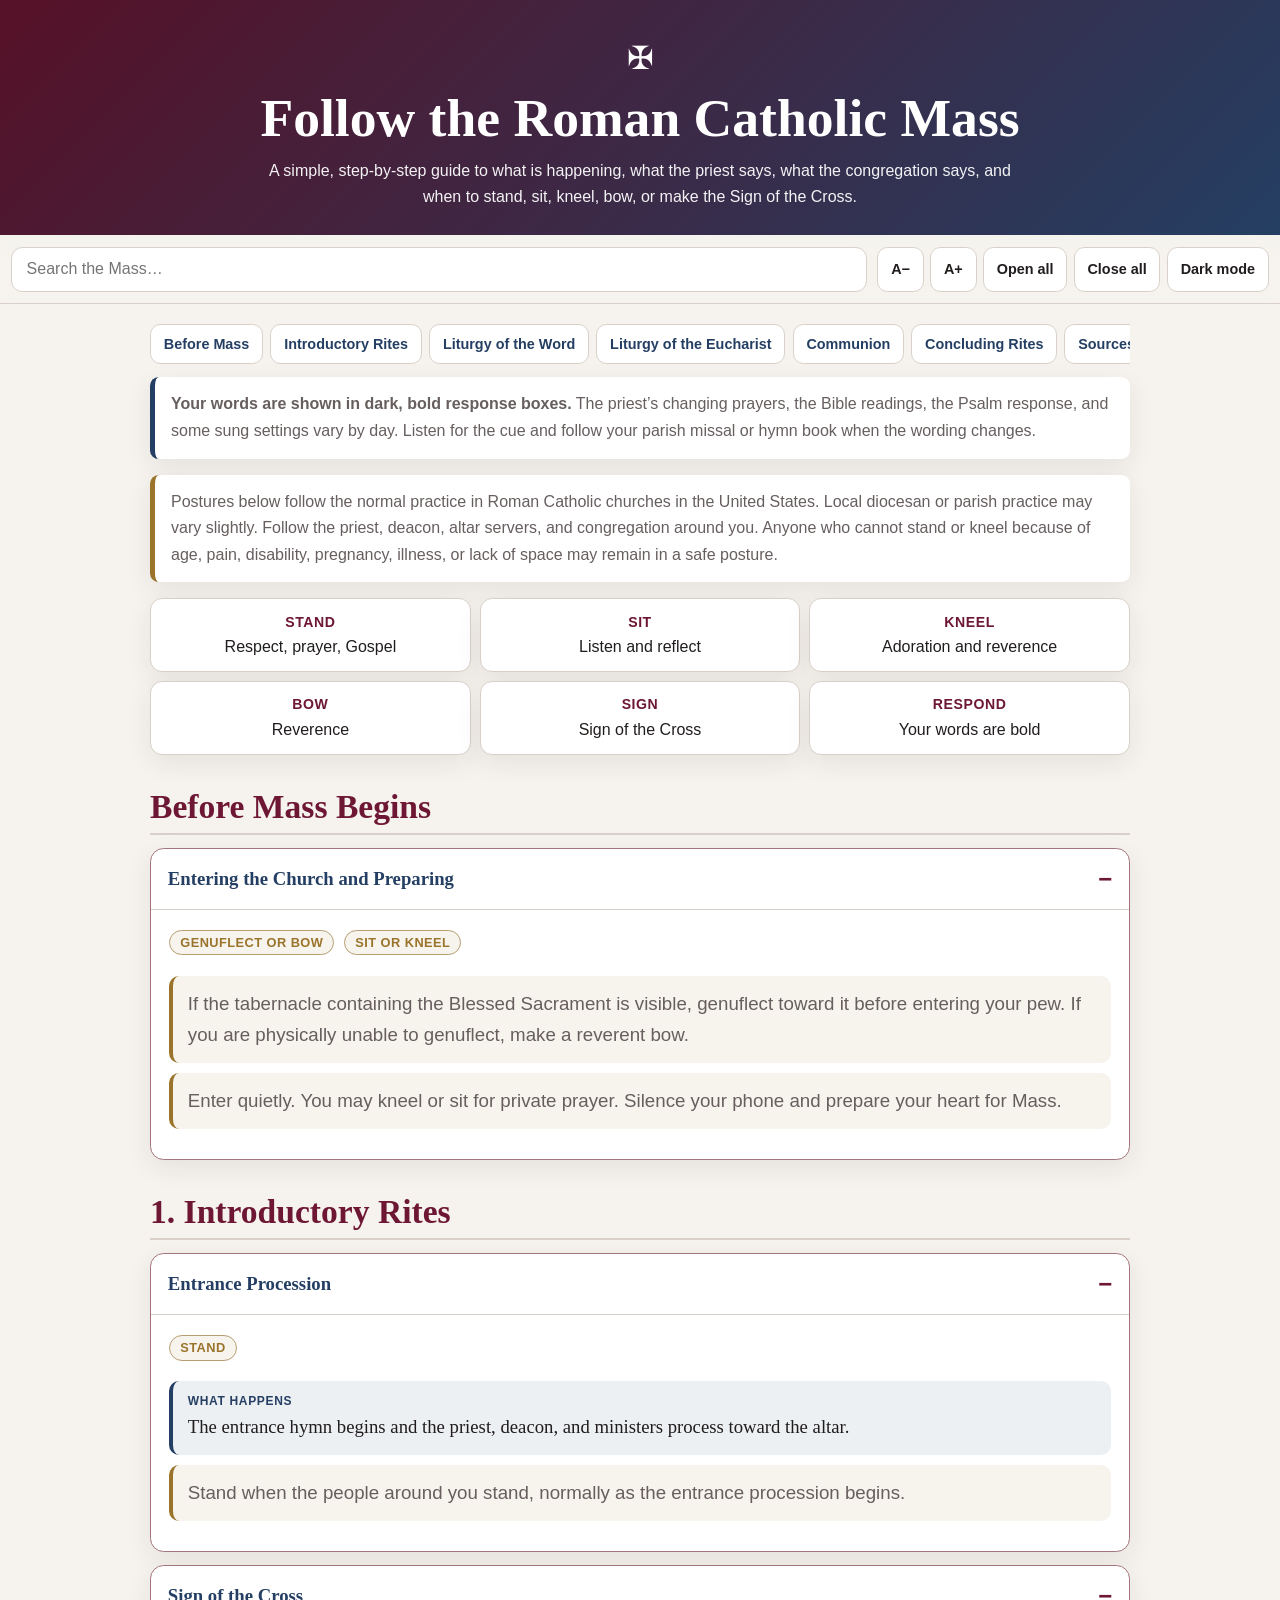
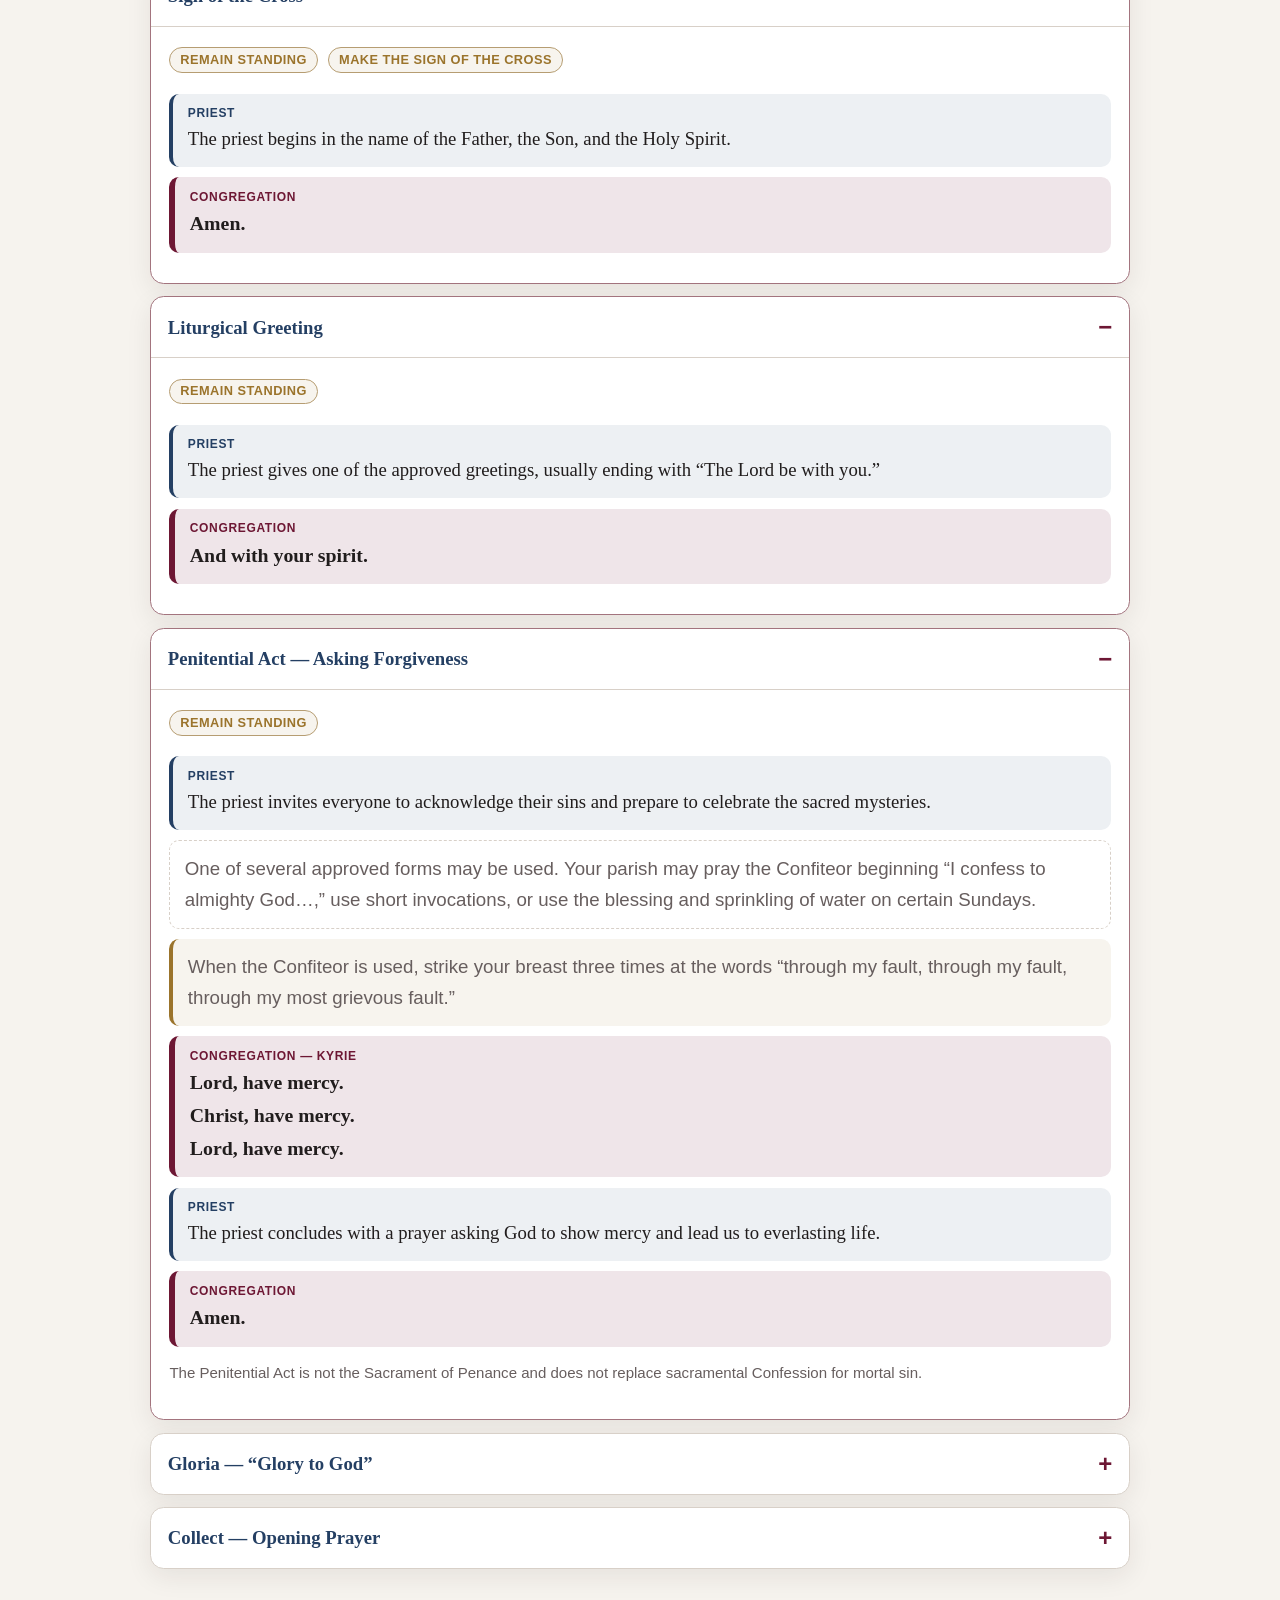
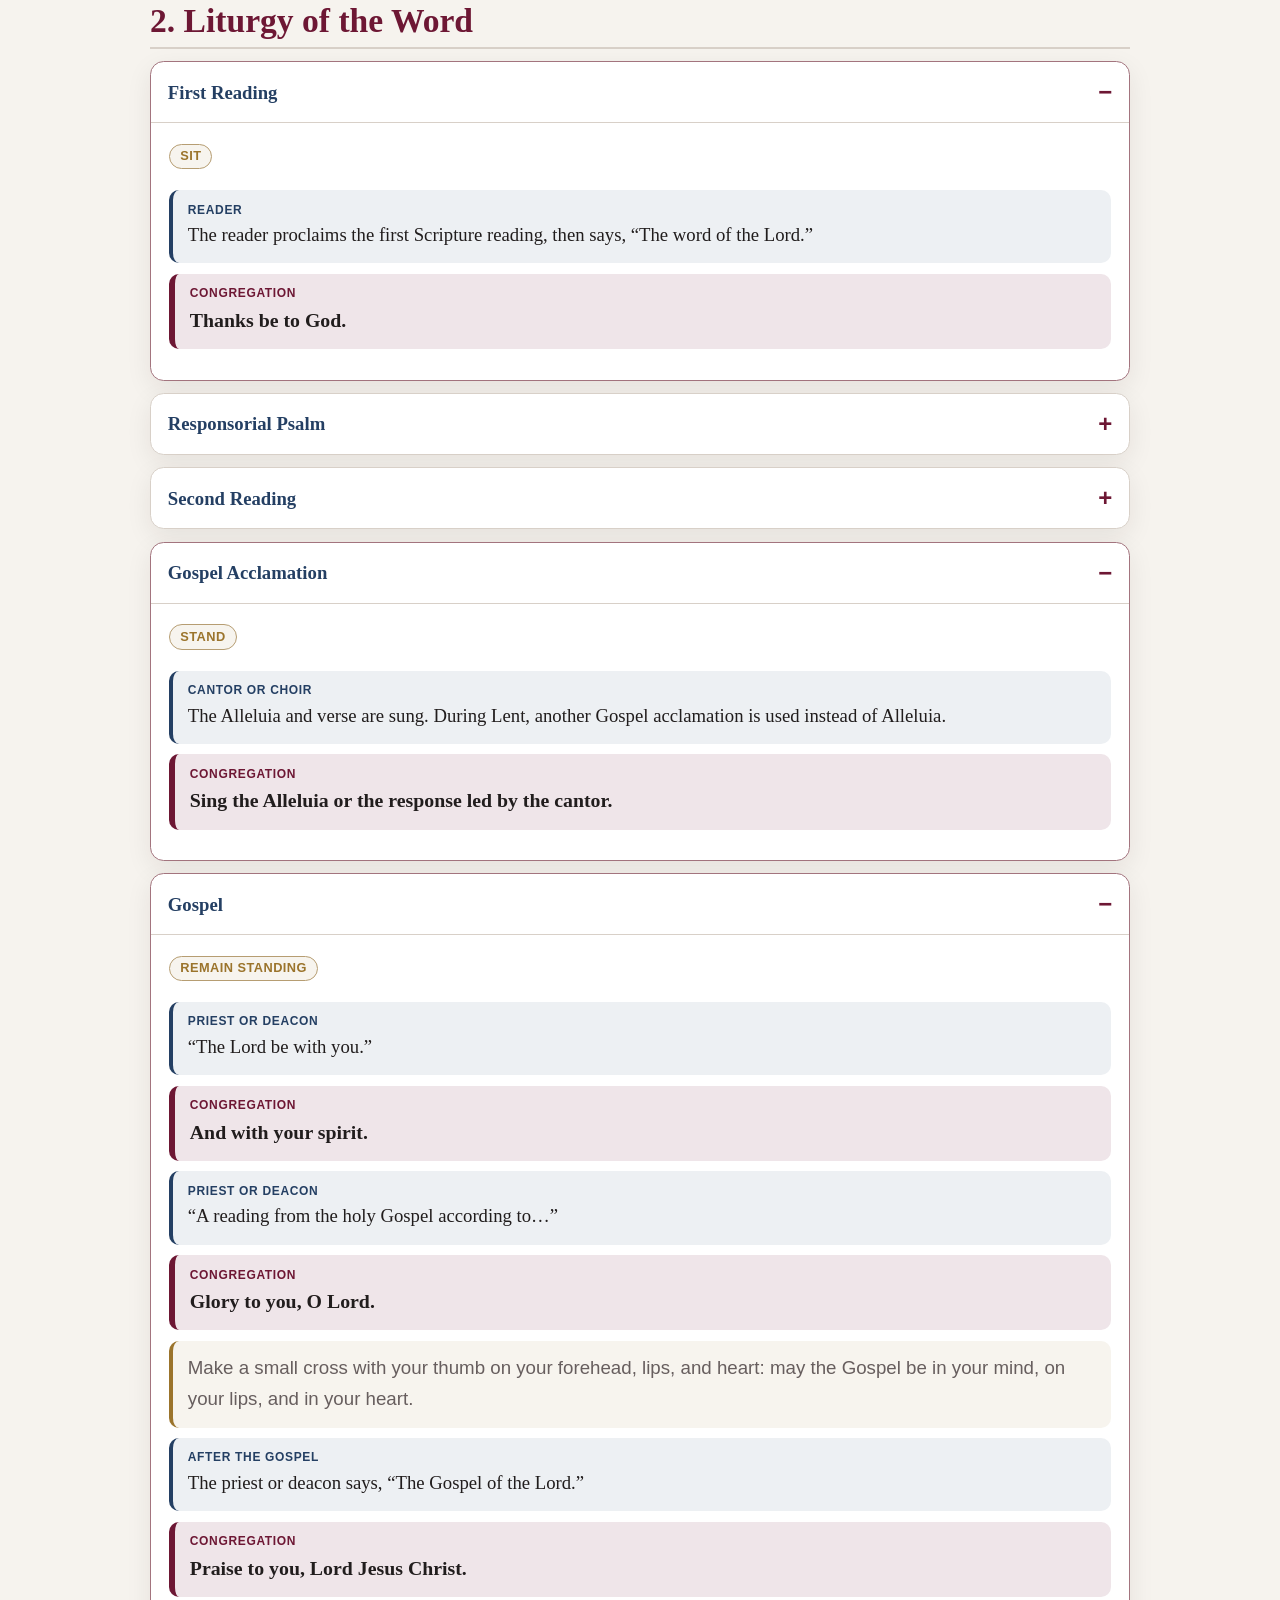
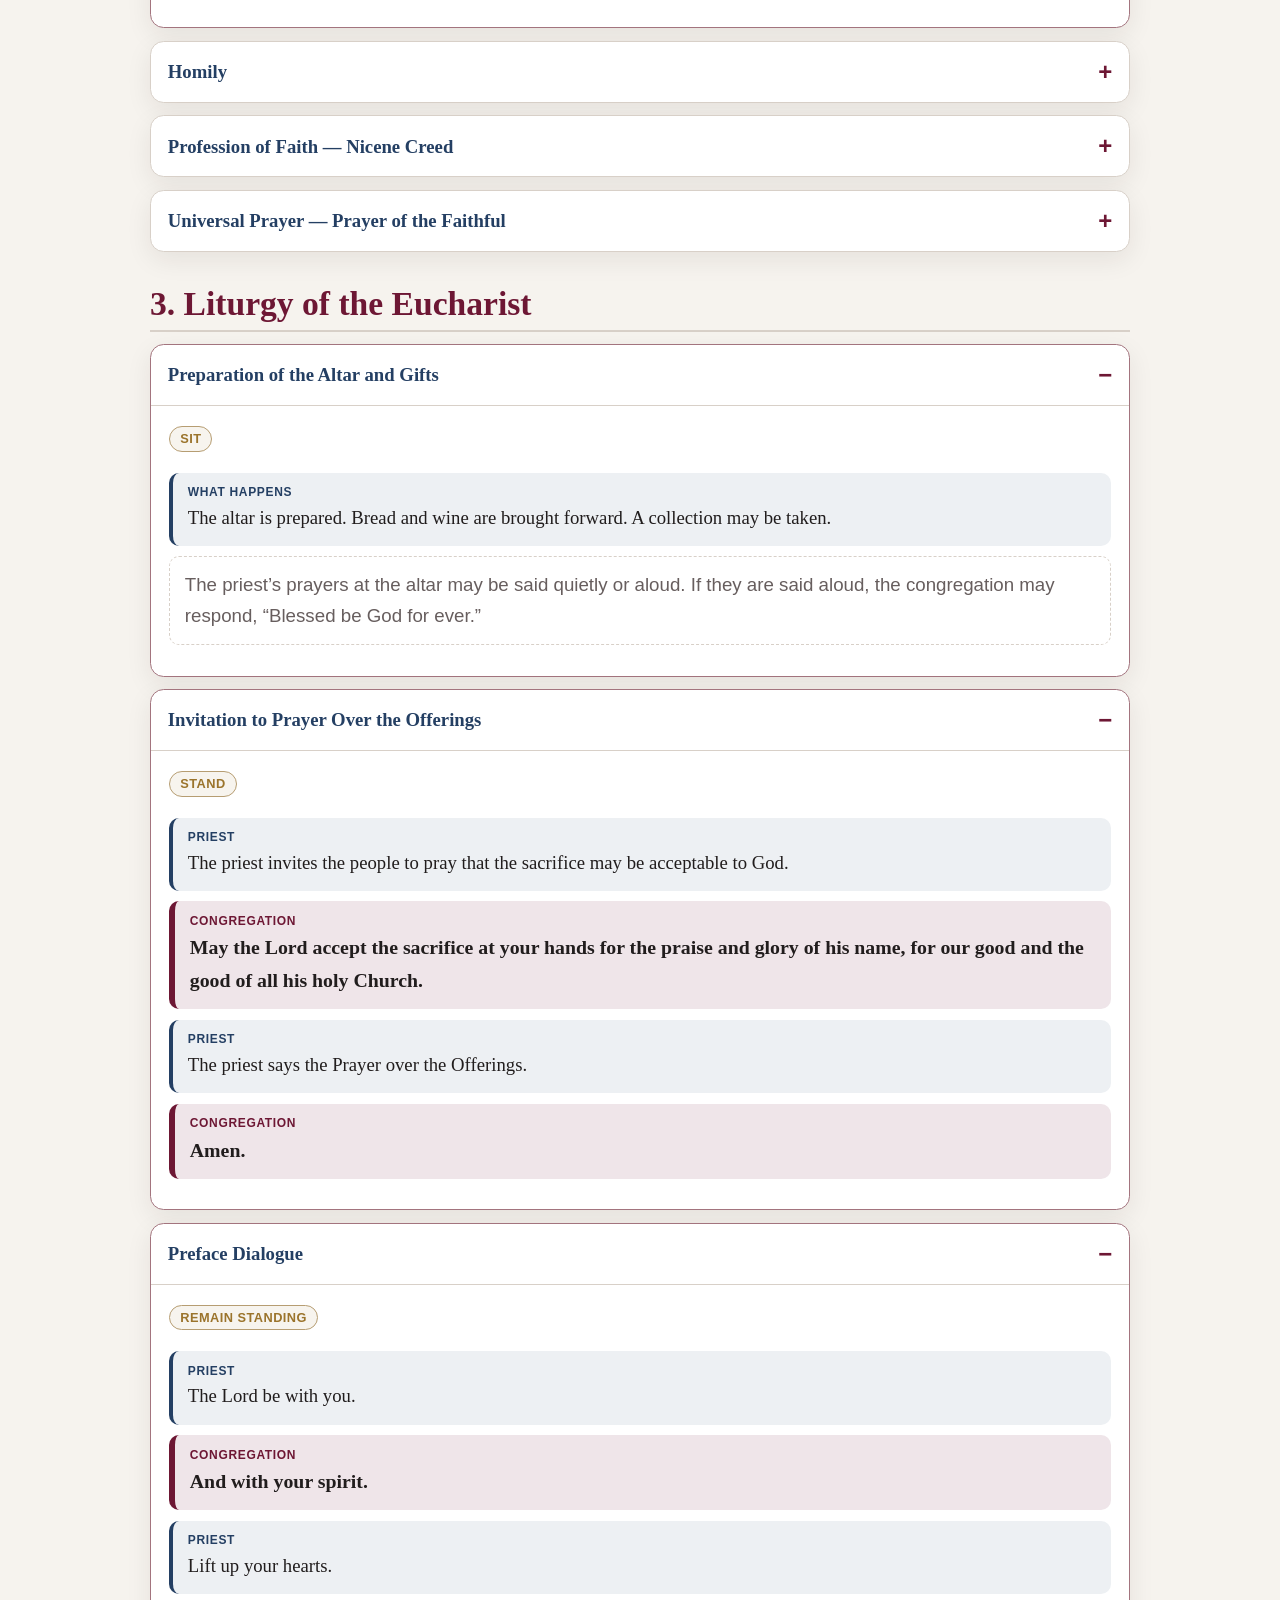
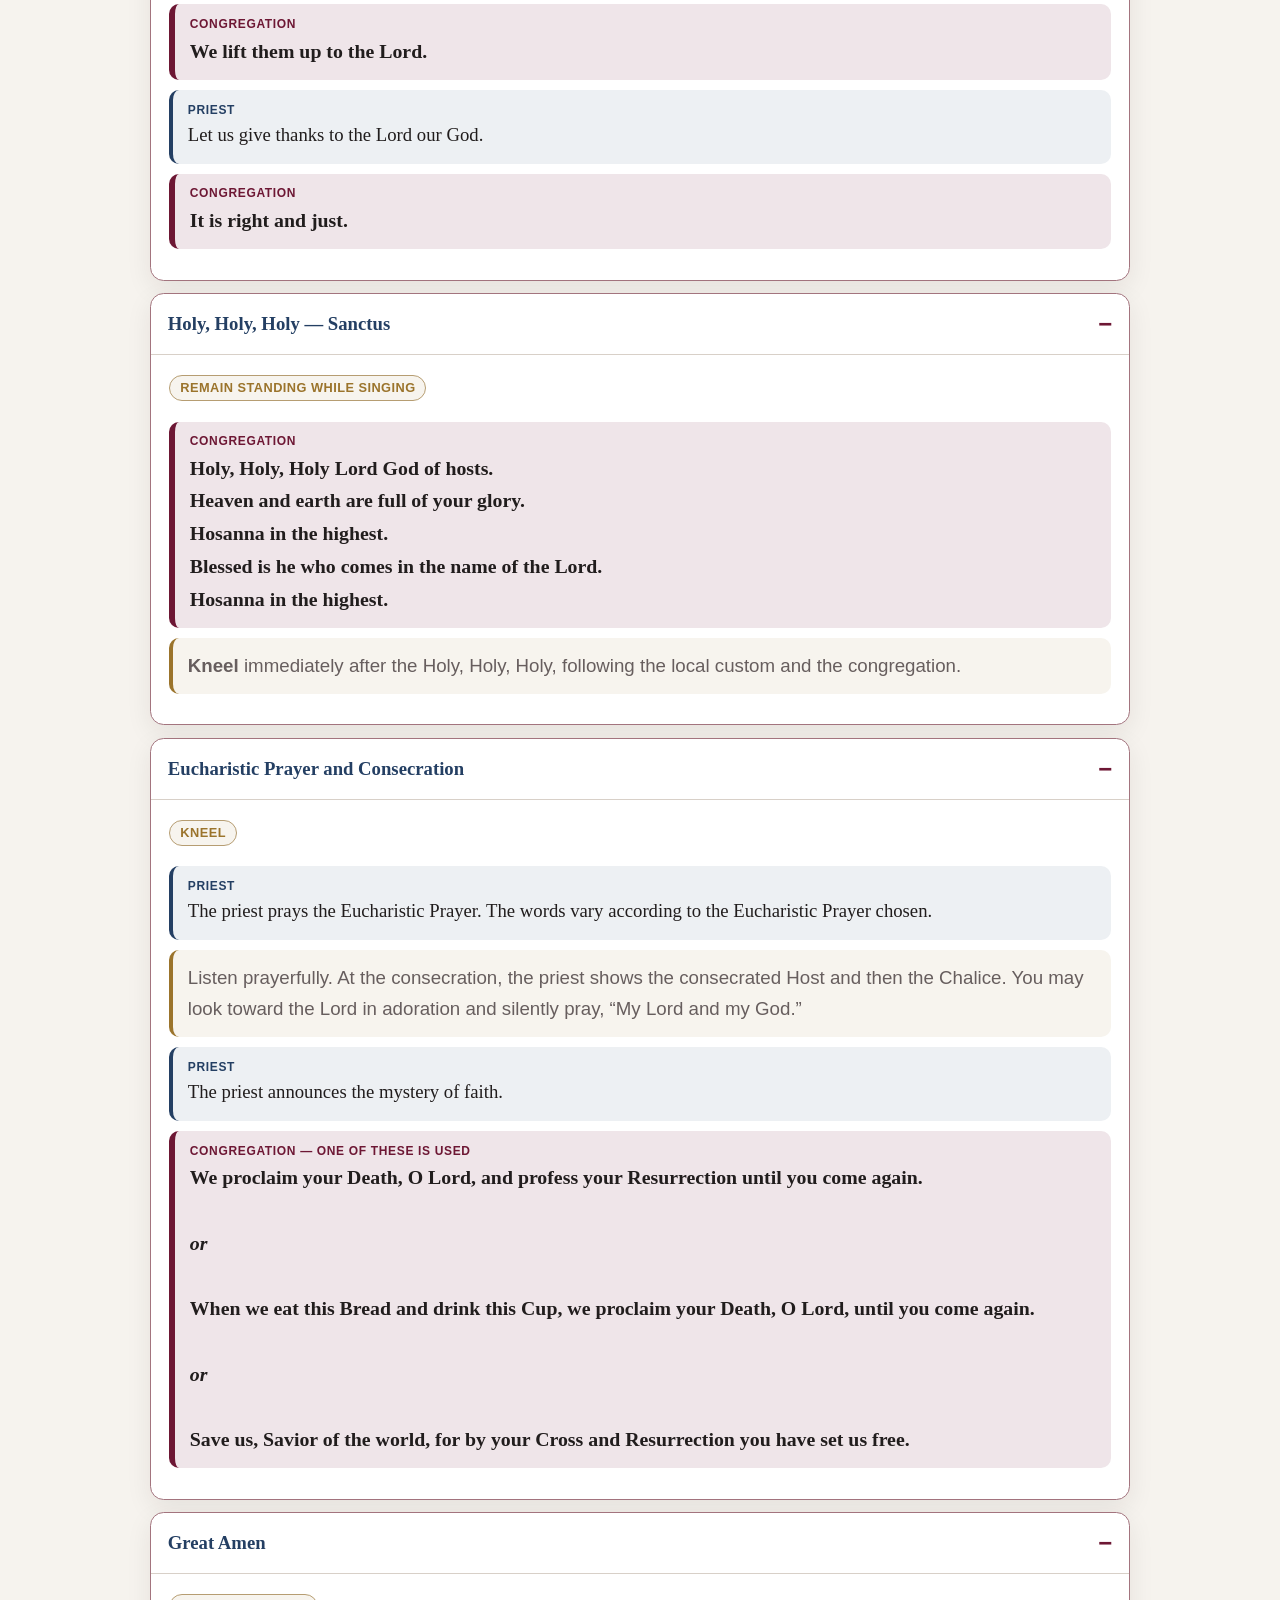
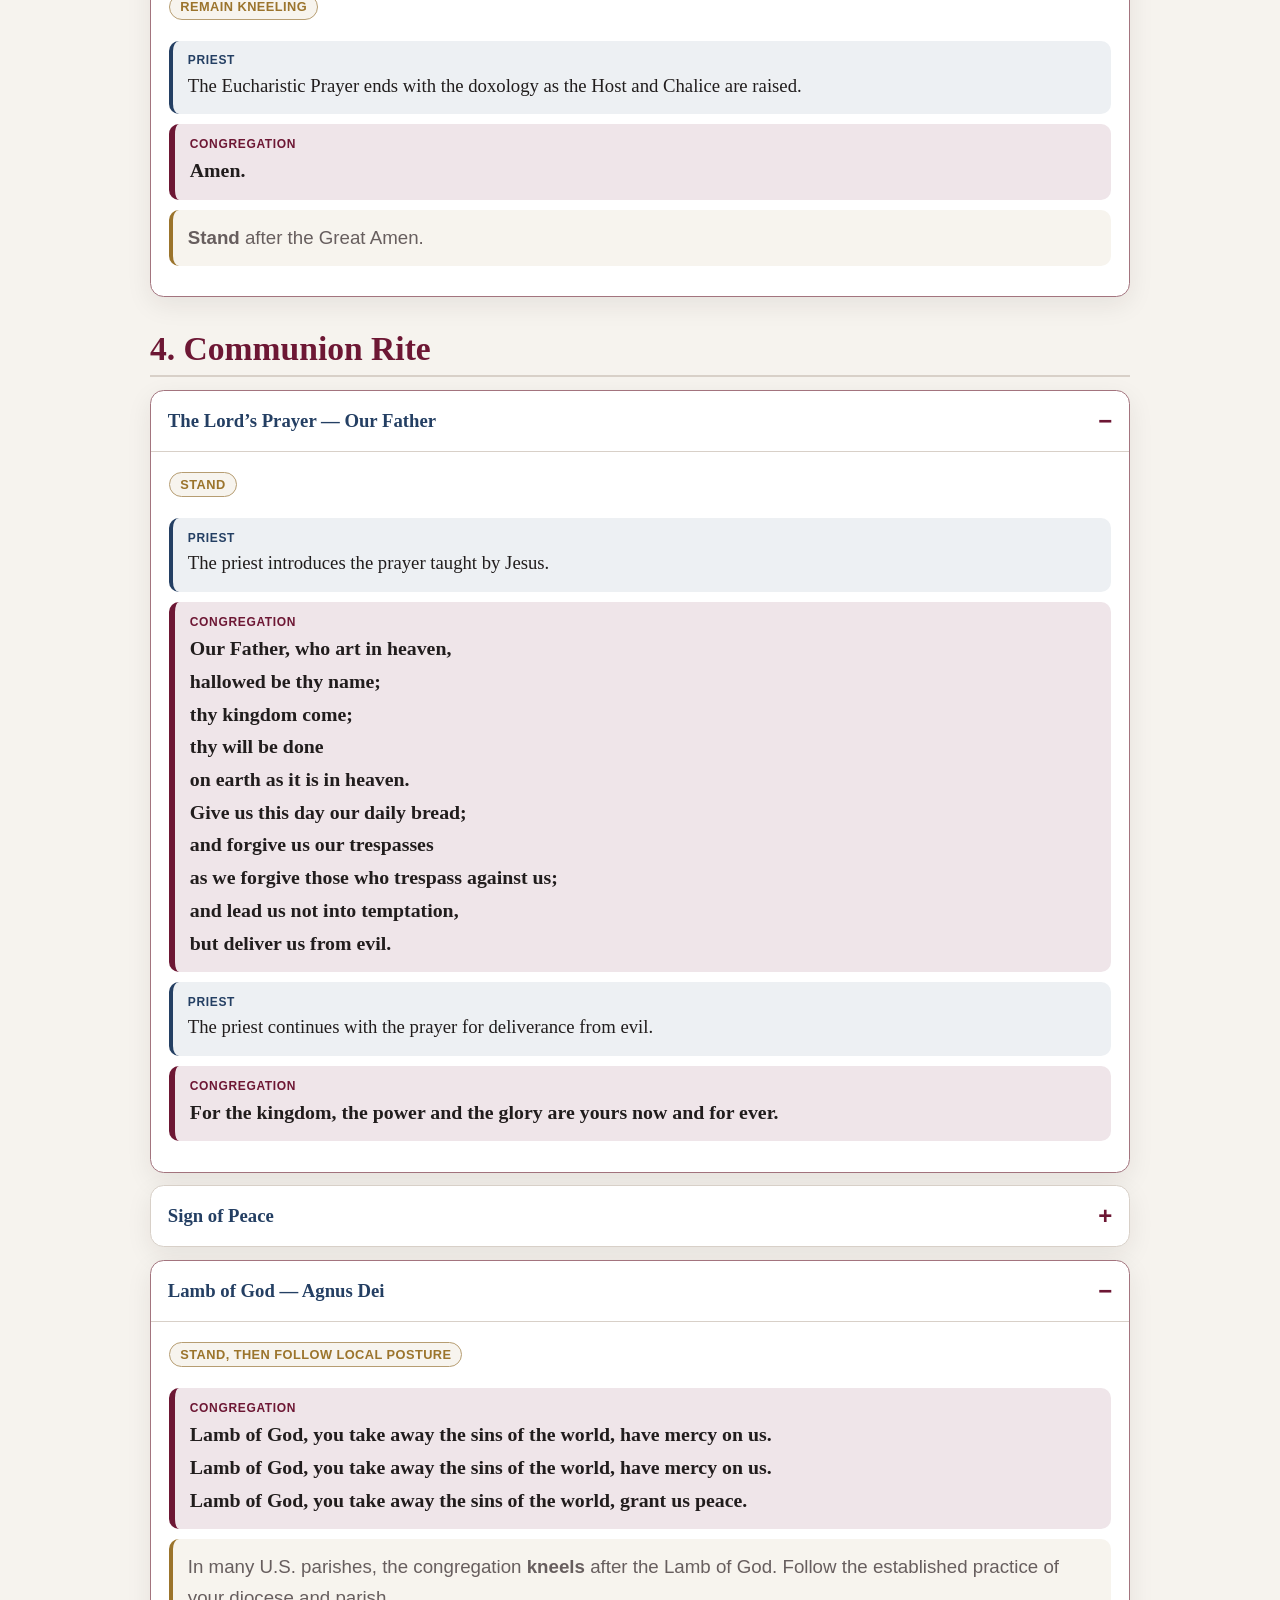
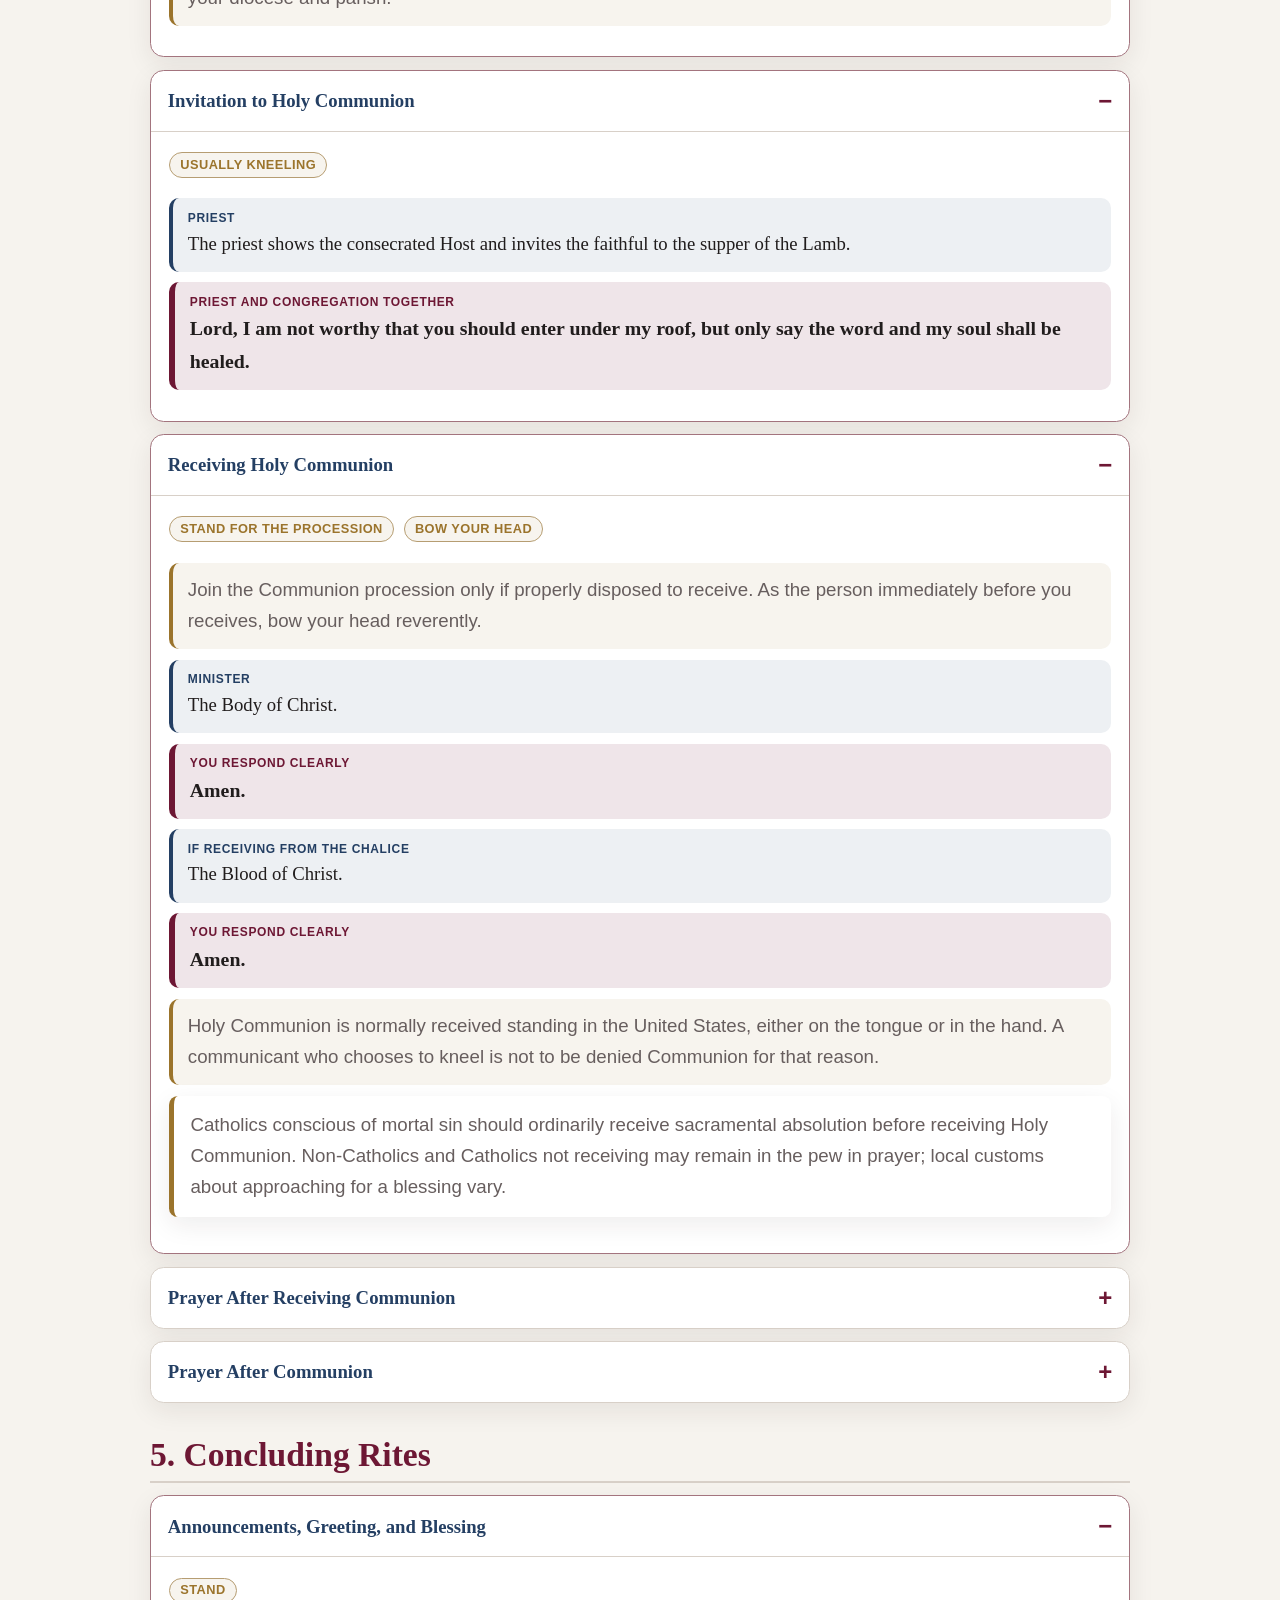
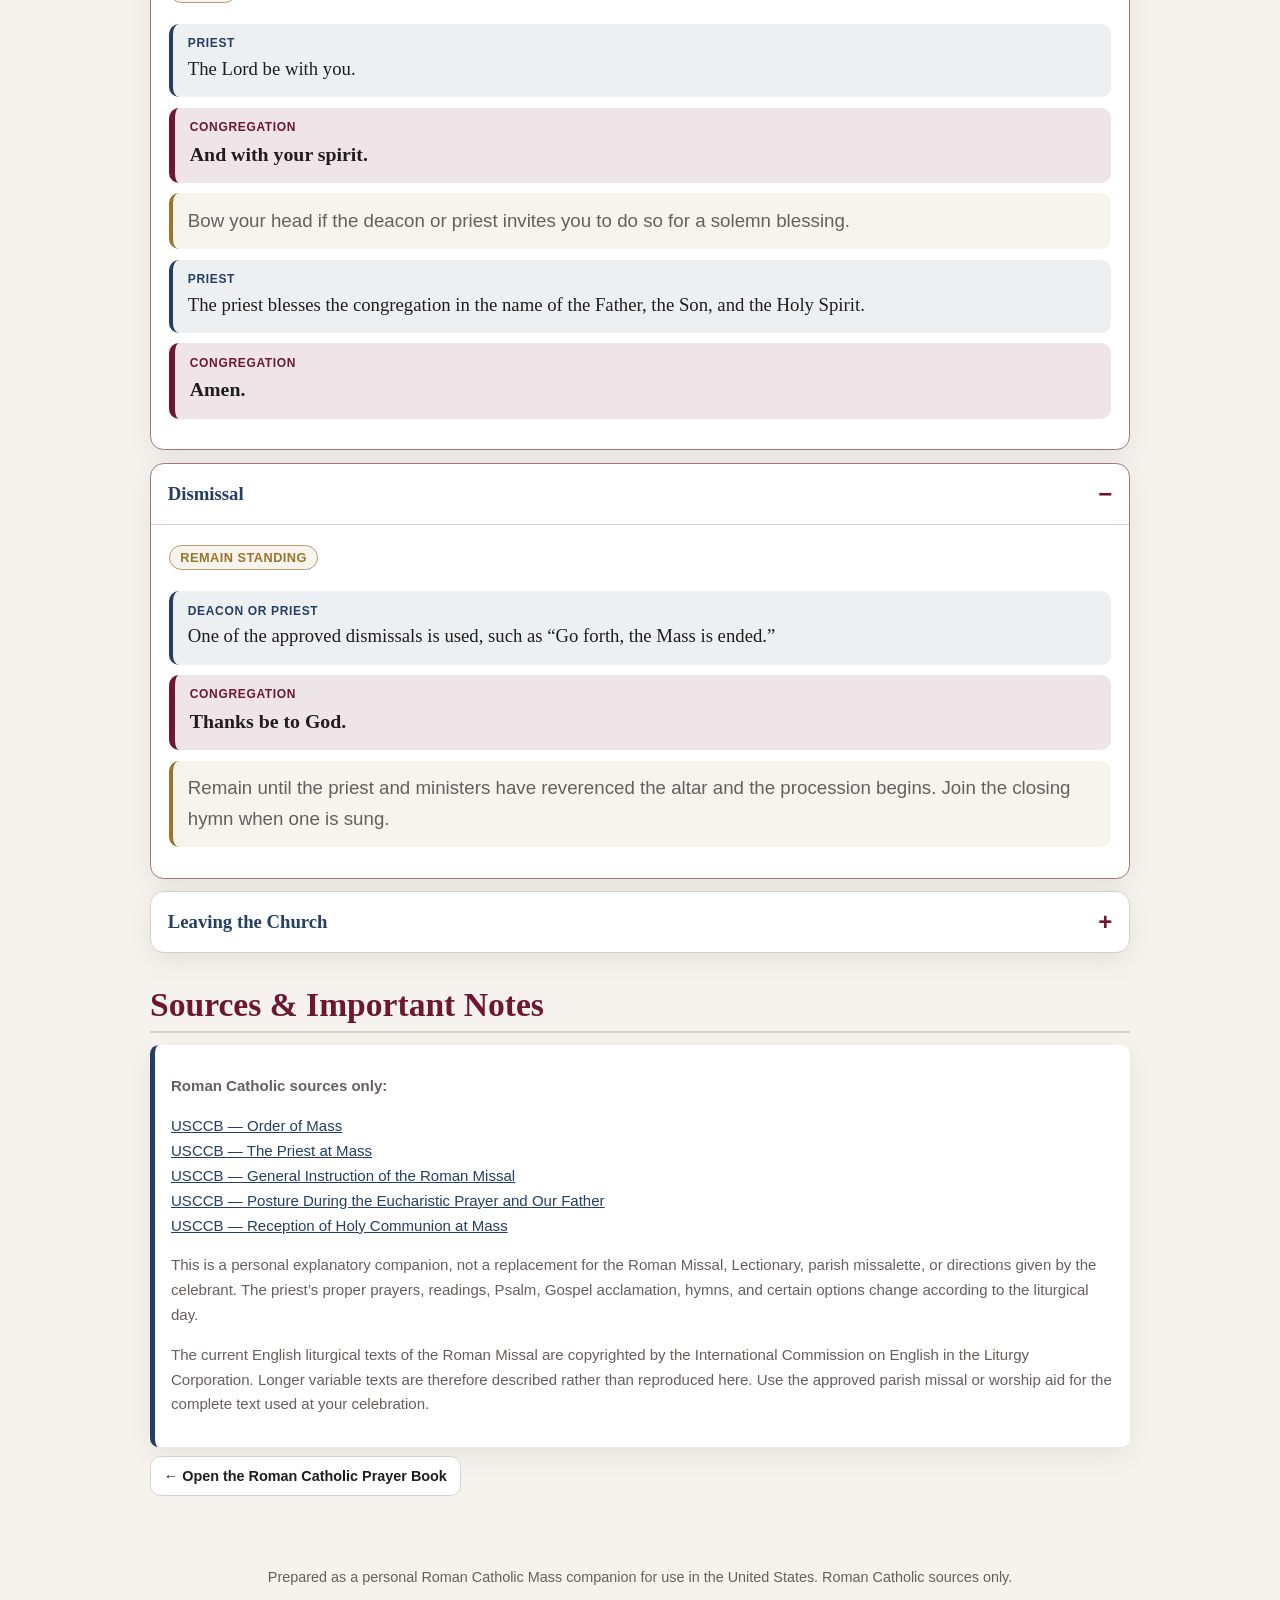
==== roman-catholic-mass/index.html @ 1ce0e5d9 "Add Roman Catholic Mass guide" ====
<!DOCTYPE html>
<html lang="en">
<head>
  <meta charset="utf-8" />
  <meta name="viewport" content="width=device-width, initial-scale=1, viewport-fit=cover" />
  <meta name="theme-color" content="#6d1734" />
  <title>Follow the Roman Catholic Mass</title>
  <style>
    :root {
      --bg: #f6f3ee;
      --card: #ffffff;
      --ink: #211d1d;
      --muted: #675e5e;
      --accent: #6d1734;
      --accent2: #243f63;
      --border: #d8d0c8;
      --gold: #9b742c;
      --shadow: 0 8px 26px rgba(36, 24, 24, .08);
      --text-size: 1.17rem;
    }
    * { box-sizing: border-box; }
    html { scroll-behavior: smooth; }
    body {
      margin: 0;
      color: var(--ink);
      background: var(--bg);
      font-family: Georgia, "Times New Roman", serif;
      line-height: 1.65;
    }
    body.dark {
      --bg: #11151b;
      --card: #1b222b;
      --ink: #f5f1e8;
      --muted: #c7c1b8;
      --accent: #e0a9bd;
      --accent2: #b5ccec;
      --border: #3b4652;
      --gold: #e0bd72;
      --shadow: 0 8px 26px rgba(0, 0, 0, .28);
    }
    header {
      background: linear-gradient(135deg, #561127, #243f63);
      color: white;
      text-align: center;
      padding: 2rem 1rem 1.55rem;
    }
    header h1 {
      margin: 0;
      font-size: clamp(2rem, 7vw, 3.35rem);
      line-height: 1.08;
    }
    header p {
      margin: .65rem auto 0;
      max-width: 48rem;
      font-family: Arial, sans-serif;
      opacity: .94;
    }
    .cross { font-size: 2rem; margin-bottom: .3rem; }
    .toolbar {
      position: sticky;
      top: 0;
      z-index: 20;
      display: grid;
      grid-template-columns: minmax(0, 1fr) auto;
      gap: .65rem;
      padding: .7rem;
      background: color-mix(in srgb, var(--bg) 92%, transparent);
      backdrop-filter: blur(10px);
      border-bottom: 1px solid var(--border);
      font-family: Arial, sans-serif;
    }
    .toolbar input {
      width: 100%;
      padding: .8rem .9rem;
      border: 1px solid var(--border);
      border-radius: .7rem;
      background: var(--card);
      color: var(--ink);
      font-size: 1rem;
    }
    .buttons {
      display: flex;
      flex-wrap: wrap;
      gap: .4rem;
      justify-content: flex-end;
    }
    button, .jump, .back-link {
      border: 1px solid var(--border);
      background: var(--card);
      color: var(--ink);
      border-radius: .65rem;
      padding: .68rem .8rem;
      font: 700 .9rem Arial, sans-serif;
      cursor: pointer;
      text-decoration: none;
    }
    button:focus-visible, a:focus-visible, summary:focus-visible, input:focus-visible {
      outline: 3px solid #8cb9ef;
      outline-offset: 2px;
    }
    main {
      width: min(980px, calc(100% - 1.1rem));
      margin: 1rem auto 4rem;
    }
    .quicknav {
      display: flex;
      gap: .45rem;
      overflow-x: auto;
      padding: .25rem 0 .8rem;
      scrollbar-width: thin;
      font-family: Arial, sans-serif;
    }
    .quicknav .jump {
      white-space: nowrap;
      color: var(--accent2);
    }
    .notice, .important {
      background: var(--card);
      border-left: .35rem solid var(--accent2);
      border-radius: .55rem;
      box-shadow: var(--shadow);
      padding: .9rem 1rem;
      margin-bottom: 1rem;
      font-family: Arial, sans-serif;
      color: var(--muted);
    }
    .important { border-left-color: var(--gold); }
    .legend {
      display: grid;
      grid-template-columns: repeat(3, minmax(0, 1fr));
      gap: .55rem;
      margin: 1rem 0 1.35rem;
      font-family: Arial, sans-serif;
    }
    .legend div {
      background: var(--card);
      border: 1px solid var(--border);
      border-radius: .75rem;
      padding: .7rem;
      box-shadow: var(--shadow);
      text-align: center;
    }
    .legend strong {
      display: block;
      color: var(--accent);
      font-size: .88rem;
      letter-spacing: .04em;
    }
    h2 {
      color: var(--accent);
      font-size: clamp(1.55rem, 4vw, 2.1rem);
      line-height: 1.2;
      margin: 2rem 0 .75rem;
      border-bottom: 2px solid var(--border);
      padding-bottom: .35rem;
    }
    details.mass-part {
      background: var(--card);
      border: 1px solid var(--border);
      border-radius: .85rem;
      box-shadow: var(--shadow);
      margin: .78rem 0;
      overflow: clip;
    }
    details.mass-part[open] {
      border-color: color-mix(in srgb, var(--accent) 50%, var(--border));
    }
    summary {
      list-style: none;
      padding: 1rem 1.05rem;
      cursor: pointer;
      font-size: 1.17rem;
      font-weight: 700;
      line-height: 1.25;
      color: var(--accent2);
      display: flex;
      align-items: center;
      justify-content: space-between;
      gap: 1rem;
    }
    summary::-webkit-details-marker { display: none; }
    summary::after {
      content: "+";
      font: 700 1.5rem Arial, sans-serif;
      color: var(--accent);
    }
    details[open] summary::after { content: "−"; }
    .part-body {
      border-top: 1px solid var(--border);
      padding: 1rem 1.15rem 1.25rem;
      font-size: var(--text-size);
    }
    .posture {
      display: inline-flex;
      align-items: center;
      gap: .35rem;
      border: 1px solid color-mix(in srgb, var(--gold) 55%, var(--border));
      border-radius: 999px;
      padding: .24rem .62rem;
      margin: 0 .35rem .65rem 0;
      color: var(--gold);
      background: color-mix(in srgb, var(--card) 92%, var(--gold));
      font: 800 .8rem/1.25 Arial, sans-serif;
      letter-spacing: .035em;
      text-transform: uppercase;
    }
    .cue, .people, .action, .variable {
      border-radius: .62rem;
      padding: .78rem .9rem;
      margin: .65rem 0;
    }
    .cue {
      background: color-mix(in srgb, var(--card) 92%, var(--accent2));
      border-left: .3rem solid var(--accent2);
    }
    .people {
      background: color-mix(in srgb, var(--card) 89%, var(--accent));
      border-left: .38rem solid var(--accent);
      font-weight: 800;
      font-size: 1.06em;
    }
    .action {
      background: color-mix(in srgb, var(--card) 92%, var(--gold));
      border-left: .3rem solid var(--gold);
      font-family: Arial, sans-serif;
      color: var(--muted);
    }
    .variable {
      border: 1px dashed var(--border);
      color: var(--muted);
      font-family: Arial, sans-serif;
    }
    .label {
      display: block;
      margin-bottom: .2rem;
      color: var(--muted);
      font: 800 .75rem/1.2 Arial, sans-serif;
      letter-spacing: .055em;
      text-transform: uppercase;
    }
    .people .label { color: var(--accent); }
    .cue .label { color: var(--accent2); }
    .prayer-lines span { display: block; }
    .small {
      color: var(--muted);
      font: .94rem/1.5 Arial, sans-serif;
    }
    .hidden { display: none !important; }
    .source-list {
      font-family: Arial, sans-serif;
      font-size: .94rem;
    }
    .source-list a {
      color: var(--accent2);
      overflow-wrap: anywhere;
    }
    footer {
      text-align: center;
      color: var(--muted);
      font: .9rem Arial, sans-serif;
      padding: 1rem;
    }
    @media (max-width: 680px) {
      .toolbar { grid-template-columns: 1fr; }
      .buttons { justify-content: flex-start; }
      .legend { grid-template-columns: repeat(2, minmax(0, 1fr)); }
      summary { font-size: 1.12rem; }
      .part-body { padding: .95rem 1rem 1.15rem; }
    }
    @media print {
      .toolbar, .quicknav, footer, .back-link { display: none; }
      body { background: white; color: black; }
      header { background: white; color: black; border-bottom: 2px solid black; }
      details.mass-part { display: block; box-shadow: none; break-inside: avoid; }
      details.mass-part > summary::after { display: none; }
      details.mass-part > .part-body { display: block !important; }
      main { width: 100%; }
    }
  </style>
</head>
<body>
<header>
  <div class="cross" aria-hidden="true">✠</div>
  <h1>Follow the Roman Catholic Mass</h1>
  <p>A simple, step-by-step guide to what is happening, what the priest says, what the congregation says, and when to stand, sit, kneel, bow, or make the Sign of the Cross.</p>
</header>

<div class="toolbar" aria-label="Reading controls">
  <input id="search" type="search" placeholder="Search the Mass…" aria-label="Search the Mass" />
  <div class="buttons">
    <button id="smaller" type="button">A−</button>
    <button id="larger" type="button">A+</button>
    <button id="openAll" type="button">Open all</button>
    <button id="closeAll" type="button">Close all</button>
    <button id="theme" type="button">Dark mode</button>
  </div>
</div>

<main>
  <nav class="quicknav" aria-label="Mass sections">
    <a class="jump" href="#before">Before Mass</a>
    <a class="jump" href="#intro">Introductory Rites</a>
    <a class="jump" href="#word">Liturgy of the Word</a>
    <a class="jump" href="#eucharist">Liturgy of the Eucharist</a>
    <a class="jump" href="#communion">Communion</a>
    <a class="jump" href="#ending">Concluding Rites</a>
    <a class="jump" href="#sources">Sources & Notes</a>
  </nav>

  <div class="notice">
    <strong>Your words are shown in dark, bold response boxes.</strong> The priest’s changing prayers, the Bible readings, the Psalm response, and some sung settings vary by day. Listen for the cue and follow your parish missal or hymn book when the wording changes.
  </div>

  <div class="important">
    Postures below follow the normal practice in Roman Catholic churches in the United States. Local diocesan or parish practice may vary slightly. Follow the priest, deacon, altar servers, and congregation around you. Anyone who cannot stand or kneel because of age, pain, disability, pregnancy, illness, or lack of space may remain in a safe posture.
  </div>

  <div class="legend" aria-label="Posture key">
    <div><strong>STAND</strong>Respect, prayer, Gospel</div>
    <div><strong>SIT</strong>Listen and reflect</div>
    <div><strong>KNEEL</strong>Adoration and reverence</div>
    <div><strong>BOW</strong>Reverence</div>
    <div><strong>SIGN</strong>Sign of the Cross</div>
    <div><strong>RESPOND</strong>Your words are bold</div>
  </div>

  <section id="before">
    <h2>Before Mass Begins</h2>
    <details class="mass-part" open data-title="before Mass genuflect tabernacle silence prayer">
      <summary>Entering the Church and Preparing</summary>
      <div class="part-body">
        <span class="posture">Genuflect or bow</span>
        <span class="posture">Sit or kneel</span>
        <div class="action">
          If the tabernacle containing the Blessed Sacrament is visible, genuflect toward it before entering your pew. If you are physically unable to genuflect, make a reverent bow.
        </div>
        <div class="action">
          Enter quietly. You may kneel or sit for private prayer. Silence your phone and prepare your heart for Mass.
        </div>
      </div>
    </details>
  </section>

  <section id="intro">
    <h2>1. Introductory Rites</h2>

    <details class="mass-part" open data-title="entrance procession opening hymn stand">
      <summary>Entrance Procession</summary>
      <div class="part-body">
        <span class="posture">Stand</span>
        <div class="cue"><span class="label">What happens</span>The entrance hymn begins and the priest, deacon, and ministers process toward the altar.</div>
        <div class="action">Stand when the people around you stand, normally as the entrance procession begins.</div>
      </div>
    </details>

    <details class="mass-part" open data-title="sign of the cross beginning Amen">
      <summary>Sign of the Cross</summary>
      <div class="part-body">
        <span class="posture">Remain standing</span>
        <span class="posture">Make the Sign of the Cross</span>
        <div class="cue"><span class="label">Priest</span>The priest begins in the name of the Father, the Son, and the Holy Spirit.</div>
        <div class="people"><span class="label">Congregation</span>Amen.</div>
      </div>
    </details>

    <details class="mass-part" open data-title="greeting and with your spirit">
      <summary>Liturgical Greeting</summary>
      <div class="part-body">
        <span class="posture">Remain standing</span>
        <div class="cue"><span class="label">Priest</span>The priest gives one of the approved greetings, usually ending with “The Lord be with you.”</div>
        <div class="people"><span class="label">Congregation</span>And with your spirit.</div>
      </div>
    </details>

    <details class="mass-part" open data-title="penitential act forgiveness sins confession Kyrie Lord mercy breast">
      <summary>Penitential Act — Asking Forgiveness</summary>
      <div class="part-body">
        <span class="posture">Remain standing</span>
        <div class="cue"><span class="label">Priest</span>The priest invites everyone to acknowledge their sins and prepare to celebrate the sacred mysteries.</div>
        <div class="variable">
          One of several approved forms may be used. Your parish may pray the Confiteor beginning “I confess to almighty God…,” use short invocations, or use the blessing and sprinkling of water on certain Sundays.
        </div>
        <div class="action">
          When the Confiteor is used, strike your breast three times at the words “through my fault, through my fault, through my most grievous fault.”
        </div>
        <div class="people"><span class="label">Congregation — Kyrie</span>
          Lord, have mercy.<br>
          Christ, have mercy.<br>
          Lord, have mercy.
        </div>
        <div class="cue"><span class="label">Priest</span>The priest concludes with a prayer asking God to show mercy and lead us to everlasting life.</div>
        <div class="people"><span class="label">Congregation</span>Amen.</div>
        <p class="small">The Penitential Act is not the Sacrament of Penance and does not replace sacramental Confession for mortal sin.</p>
      </div>
    </details>

    <details class="mass-part" data-title="Gloria Glory to God sung Sundays Advent Lent">
      <summary>Gloria — “Glory to God”</summary>
      <div class="part-body">
        <span class="posture">Remain standing</span>
        <div class="cue"><span class="label">Priest, cantor, or choir</span>The Gloria begins.</div>
        <div class="action">
          Sing or recite the Gloria with the congregation, using the words or musical setting in the parish missal or hymn book.
        </div>
        <p class="small">The Gloria is normally used on Sundays outside Advent and Lent, and on solemnities and feasts.</p>
      </div>
    </details>

    <details class="mass-part" data-title="collect opening prayer Amen sit">
      <summary>Collect — Opening Prayer</summary>
      <div class="part-body">
        <span class="posture">Remain standing</span>
        <div class="cue"><span class="label">Priest</span>“Let us pray.” After a brief silence, the priest says the prayer appointed for that day.</div>
        <div class="people"><span class="label">Congregation</span>Amen.</div>
        <div class="action"><strong>Sit</strong> after the prayer is finished.</div>
      </div>
    </details>
  </section>

  <section id="word">
    <h2>2. Liturgy of the Word</h2>

    <details class="mass-part" open data-title="first reading thanks be to God sit">
      <summary>First Reading</summary>
      <div class="part-body">
        <span class="posture">Sit</span>
        <div class="cue"><span class="label">Reader</span>The reader proclaims the first Scripture reading, then says, “The word of the Lord.”</div>
        <div class="people"><span class="label">Congregation</span>Thanks be to God.</div>
      </div>
    </details>

    <details class="mass-part" data-title="responsorial psalm response cantor">
      <summary>Responsorial Psalm</summary>
      <div class="part-body">
        <span class="posture">Remain seated</span>
        <div class="cue"><span class="label">Cantor or reader</span>The cantor or reader announces and leads the Psalm response.</div>
        <div class="people"><span class="label">Congregation</span>Repeat the Psalm response announced for that day.</div>
      </div>
    </details>

    <details class="mass-part" data-title="second reading thanks be to God Sundays solemnities">
      <summary>Second Reading</summary>
      <div class="part-body">
        <span class="posture">Remain seated</span>
        <div class="cue"><span class="label">Reader</span>On Sundays and solemnities, a second Scripture reading is normally proclaimed, ending with “The word of the Lord.”</div>
        <div class="people"><span class="label">Congregation</span>Thanks be to God.</div>
      </div>
    </details>

    <details class="mass-part" open data-title="Alleluia Gospel acclamation stand Lent">
      <summary>Gospel Acclamation</summary>
      <div class="part-body">
        <span class="posture">Stand</span>
        <div class="cue"><span class="label">Cantor or choir</span>The Alleluia and verse are sung. During Lent, another Gospel acclamation is used instead of Alleluia.</div>
        <div class="people"><span class="label">Congregation</span>Sing the Alleluia or the response led by the cantor.</div>
      </div>
    </details>

    <details class="mass-part" open data-title="Gospel and with your spirit glory to you O Lord sign forehead lips heart">
      <summary>Gospel</summary>
      <div class="part-body">
        <span class="posture">Remain standing</span>
        <div class="cue"><span class="label">Priest or deacon</span>“The Lord be with you.”</div>
        <div class="people"><span class="label">Congregation</span>And with your spirit.</div>
        <div class="cue"><span class="label">Priest or deacon</span>“A reading from the holy Gospel according to…”</div>
        <div class="people"><span class="label">Congregation</span>Glory to you, O Lord.</div>
        <div class="action">
          Make a small cross with your thumb on your forehead, lips, and heart: may the Gospel be in your mind, on your lips, and in your heart.
        </div>
        <div class="cue"><span class="label">After the Gospel</span>The priest or deacon says, “The Gospel of the Lord.”</div>
        <div class="people"><span class="label">Congregation</span>Praise to you, Lord Jesus Christ.</div>
      </div>
    </details>

    <details class="mass-part" data-title="homily sermon sit">
      <summary>Homily</summary>
      <div class="part-body">
        <span class="posture">Sit</span>
        <div class="cue"><span class="label">Priest or deacon</span>The homily explains the Scriptures and applies them to Christian faith and life.</div>
      </div>
    </details>

    <details class="mass-part" data-title="Nicene Creed profession faith stand bow incarnation">
      <summary>Profession of Faith — Nicene Creed</summary>
      <div class="part-body">
        <span class="posture">Stand</span>
        <div class="action">Bow deeply during the words about the Son of God becoming incarnate of the Virgin Mary and becoming man.</div>
        <div class="people prayer-lines"><span class="label">Congregation</span>
          <span>I believe in one God,</span>
          <span>the Father almighty,</span>
          <span>maker of heaven and earth,</span>
          <span>of all things visible and invisible.</span><br>
          <span>I believe in one Lord Jesus Christ,</span>
          <span>the Only Begotten Son of God,</span>
          <span>born of the Father before all ages.</span>
          <span>God from God, Light from Light,</span>
          <span>true God from true God,</span>
          <span>begotten, not made, consubstantial with the Father;</span>
          <span>through him all things were made.</span>
          <span>For us men and for our salvation</span>
          <span>he came down from heaven,</span>
          <span>and by the Holy Spirit was incarnate of the Virgin Mary,</span>
          <span>and became man.</span><br>
          <span>For our sake he was crucified under Pontius Pilate,</span>
          <span>he suffered death and was buried,</span>
          <span>and rose again on the third day</span>
          <span>in accordance with the Scriptures.</span>
          <span>He ascended into heaven</span>
          <span>and is seated at the right hand of the Father.</span>
          <span>He will come again in glory</span>
          <span>to judge the living and the dead</span>
          <span>and his kingdom will have no end.</span><br>
          <span>I believe in the Holy Spirit,</span>
          <span>the Lord, the giver of life,</span>
          <span>who proceeds from the Father and the Son,</span>
          <span>who with the Father and the Son is adored and glorified,</span>
          <span>who has spoken through the prophets.</span><br>
          <span>I believe in one, holy, catholic and apostolic Church.</span>
          <span>I confess one Baptism for the forgiveness of sins</span>
          <span>and I look forward to the resurrection of the dead</span>
          <span>and the life of the world to come. Amen.</span>
        </div>
        <p class="small">The Apostles’ Creed may be used on some occasions instead.</p>
      </div>
    </details>

    <details class="mass-part" data-title="prayer faithful universal intercessions Lord hear our prayer">
      <summary>Universal Prayer — Prayer of the Faithful</summary>
      <div class="part-body">
        <span class="posture">Remain standing</span>
        <div class="cue"><span class="label">Reader or deacon</span>Intentions are offered for the Church, the world, those in need, and the local community.</div>
        <div class="people"><span class="label">Congregation</span>Use the response announced by the reader, commonly: Lord, hear our prayer.</div>
        <div class="action"><strong>Sit</strong> after the priest’s concluding prayer.</div>
      </div>
    </details>
  </section>

  <section id="eucharist">
    <h2>3. Liturgy of the Eucharist</h2>

    <details class="mass-part" open data-title="offertory presentation gifts collection sit">
      <summary>Preparation of the Altar and Gifts</summary>
      <div class="part-body">
        <span class="posture">Sit</span>
        <div class="cue"><span class="label">What happens</span>The altar is prepared. Bread and wine are brought forward. A collection may be taken.</div>
        <div class="variable">The priest’s prayers at the altar may be said quietly or aloud. If they are said aloud, the congregation may respond, “Blessed be God for ever.”</div>
      </div>
    </details>

    <details class="mass-part" open data-title="pray brothers sisters sacrifice stand may Lord accept">
      <summary>Invitation to Prayer Over the Offerings</summary>
      <div class="part-body">
        <span class="posture">Stand</span>
        <div class="cue"><span class="label">Priest</span>The priest invites the people to pray that the sacrifice may be acceptable to God.</div>
        <div class="people"><span class="label">Congregation</span>
          May the Lord accept the sacrifice at your hands for the praise and glory of his name, for our good and the good of all his holy Church.
        </div>
        <div class="cue"><span class="label">Priest</span>The priest says the Prayer over the Offerings.</div>
        <div class="people"><span class="label">Congregation</span>Amen.</div>
      </div>
    </details>

    <details class="mass-part" open data-title="preface dialogue lift hearts right just">
      <summary>Preface Dialogue</summary>
      <div class="part-body">
        <span class="posture">Remain standing</span>
        <div class="cue"><span class="label">Priest</span>The Lord be with you.</div>
        <div class="people"><span class="label">Congregation</span>And with your spirit.</div>
        <div class="cue"><span class="label">Priest</span>Lift up your hearts.</div>
        <div class="people"><span class="label">Congregation</span>We lift them up to the Lord.</div>
        <div class="cue"><span class="label">Priest</span>Let us give thanks to the Lord our God.</div>
        <div class="people"><span class="label">Congregation</span>It is right and just.</div>
      </div>
    </details>

    <details class="mass-part" open data-title="Holy Sanctus kneel Hosanna">
      <summary>Holy, Holy, Holy — Sanctus</summary>
      <div class="part-body">
        <span class="posture">Remain standing while singing</span>
        <div class="people"><span class="label">Congregation</span>
          Holy, Holy, Holy Lord God of hosts.<br>
          Heaven and earth are full of your glory.<br>
          Hosanna in the highest.<br>
          Blessed is he who comes in the name of the Lord.<br>
          Hosanna in the highest.
        </div>
        <div class="action"><strong>Kneel</strong> immediately after the Holy, Holy, Holy, following the local custom and the congregation.</div>
      </div>
    </details>

    <details class="mass-part" open data-title="Eucharistic prayer consecration kneel bells host chalice bow">
      <summary>Eucharistic Prayer and Consecration</summary>
      <div class="part-body">
        <span class="posture">Kneel</span>
        <div class="cue"><span class="label">Priest</span>The priest prays the Eucharistic Prayer. The words vary according to the Eucharistic Prayer chosen.</div>
        <div class="action">
          Listen prayerfully. At the consecration, the priest shows the consecrated Host and then the Chalice. You may look toward the Lord in adoration and silently pray, “My Lord and my God.”
        </div>
        <div class="cue"><span class="label">Priest</span>The priest announces the mystery of faith.</div>
        <div class="people"><span class="label">Congregation — one of these is used</span>
          We proclaim your Death, O Lord, and profess your Resurrection until you come again.<br><br>
          <em>or</em><br><br>
          When we eat this Bread and drink this Cup, we proclaim your Death, O Lord, until you come again.<br><br>
          <em>or</em><br><br>
          Save us, Savior of the world, for by your Cross and Resurrection you have set us free.
        </div>
      </div>
    </details>

    <details class="mass-part" open data-title="Great Amen end Eucharistic prayer stand">
      <summary>Great Amen</summary>
      <div class="part-body">
        <span class="posture">Remain kneeling</span>
        <div class="cue"><span class="label">Priest</span>The Eucharistic Prayer ends with the doxology as the Host and Chalice are raised.</div>
        <div class="people"><span class="label">Congregation</span>Amen.</div>
        <div class="action"><strong>Stand</strong> after the Great Amen.</div>
      </div>
    </details>
  </section>

  <section id="communion">
    <h2>4. Communion Rite</h2>

    <details class="mass-part" open data-title="Our Father Lord prayer stand">
      <summary>The Lord’s Prayer — Our Father</summary>
      <div class="part-body">
        <span class="posture">Stand</span>
        <div class="cue"><span class="label">Priest</span>The priest introduces the prayer taught by Jesus.</div>
        <div class="people prayer-lines"><span class="label">Congregation</span>
          <span>Our Father, who art in heaven,</span>
          <span>hallowed be thy name;</span>
          <span>thy kingdom come;</span>
          <span>thy will be done</span>
          <span>on earth as it is in heaven.</span>
          <span>Give us this day our daily bread;</span>
          <span>and forgive us our trespasses</span>
          <span>as we forgive those who trespass against us;</span>
          <span>and lead us not into temptation,</span>
          <span>but deliver us from evil.</span>
        </div>
        <div class="cue"><span class="label">Priest</span>The priest continues with the prayer for deliverance from evil.</div>
        <div class="people"><span class="label">Congregation</span>
          For the kingdom, the power and the glory are yours now and for ever.
        </div>
      </div>
    </details>

    <details class="mass-part" data-title="sign peace and with your spirit peace be with you">
      <summary>Sign of Peace</summary>
      <div class="part-body">
        <span class="posture">Remain standing</span>
        <div class="cue"><span class="label">Priest</span>The peace of the Lord be with you always.</div>
        <div class="people"><span class="label">Congregation</span>And with your spirit.</div>
        <div class="action">
          When invited, offer a simple sign of peace to the people immediately around you, such as a handshake, nod, or small bow, according to local custom.
        </div>
      </div>
    </details>

    <details class="mass-part" open data-title="Lamb God Agnus Dei kneel mercy peace">
      <summary>Lamb of God — Agnus Dei</summary>
      <div class="part-body">
        <span class="posture">Stand, then follow local posture</span>
        <div class="people"><span class="label">Congregation</span>
          Lamb of God, you take away the sins of the world, have mercy on us.<br>
          Lamb of God, you take away the sins of the world, have mercy on us.<br>
          Lamb of God, you take away the sins of the world, grant us peace.
        </div>
        <div class="action">
          In many U.S. parishes, the congregation <strong>kneels</strong> after the Lamb of God. Follow the established practice of your diocese and parish.
        </div>
      </div>
    </details>

    <details class="mass-part" open data-title="Lord not worthy roof soul healed Communion invitation">
      <summary>Invitation to Holy Communion</summary>
      <div class="part-body">
        <span class="posture">Usually kneeling</span>
        <div class="cue"><span class="label">Priest</span>The priest shows the consecrated Host and invites the faithful to the supper of the Lamb.</div>
        <div class="people"><span class="label">Priest and Congregation together</span>
          Lord, I am not worthy that you should enter under my roof, but only say the word and my soul shall be healed.
        </div>
      </div>
    </details>

    <details class="mass-part" open data-title="receive Communion bow Body Christ Amen Blood Christ">
      <summary>Receiving Holy Communion</summary>
      <div class="part-body">
        <span class="posture">Stand for the procession</span>
        <span class="posture">Bow your head</span>
        <div class="action">
          Join the Communion procession only if properly disposed to receive. As the person immediately before you receives, bow your head reverently.
        </div>
        <div class="cue"><span class="label">Minister</span>The Body of Christ.</div>
        <div class="people"><span class="label">You respond clearly</span>Amen.</div>
        <div class="cue"><span class="label">If receiving from the Chalice</span>The Blood of Christ.</div>
        <div class="people"><span class="label">You respond clearly</span>Amen.</div>
        <div class="action">
          Holy Communion is normally received standing in the United States, either on the tongue or in the hand. A communicant who chooses to kneel is not to be denied Communion for that reason.
        </div>
        <div class="important">
          Catholics conscious of mortal sin should ordinarily receive sacramental absolution before receiving Holy Communion. Non-Catholics and Catholics not receiving may remain in the pew in prayer; local customs about approaching for a blessing vary.
        </div>
      </div>
    </details>

    <details class="mass-part" data-title="after Communion thanksgiving sit kneel silence prayer">
      <summary>Prayer After Receiving Communion</summary>
      <div class="part-body">
        <span class="posture">Sit or kneel</span>
        <div class="action">
          Return to your place and pray quietly in thanksgiving. Follow your parish’s custom about sitting or kneeling while Communion continues.
        </div>
      </div>
    </details>

    <details class="mass-part" data-title="Prayer after Communion stand Amen">
      <summary>Prayer After Communion</summary>
      <div class="part-body">
        <span class="posture">Stand</span>
        <div class="cue"><span class="label">Priest</span>“Let us pray.” The priest says the Prayer after Communion appointed for that day.</div>
        <div class="people"><span class="label">Congregation</span>Amen.</div>
      </div>
    </details>
  </section>

  <section id="ending">
    <h2>5. Concluding Rites</h2>

    <details class="mass-part" open data-title="announcements blessing stand and with your spirit Amen">
      <summary>Announcements, Greeting, and Blessing</summary>
      <div class="part-body">
        <span class="posture">Stand</span>
        <div class="cue"><span class="label">Priest</span>The Lord be with you.</div>
        <div class="people"><span class="label">Congregation</span>And with your spirit.</div>
        <div class="action">Bow your head if the deacon or priest invites you to do so for a solemn blessing.</div>
        <div class="cue"><span class="label">Priest</span>The priest blesses the congregation in the name of the Father, the Son, and the Holy Spirit.</div>
        <div class="people"><span class="label">Congregation</span>Amen.</div>
      </div>
    </details>

    <details class="mass-part" open data-title="dismissal go forth Mass ended thanks God">
      <summary>Dismissal</summary>
      <div class="part-body">
        <span class="posture">Remain standing</span>
        <div class="cue"><span class="label">Deacon or priest</span>One of the approved dismissals is used, such as “Go forth, the Mass is ended.”</div>
        <div class="people"><span class="label">Congregation</span>Thanks be to God.</div>
        <div class="action">
          Remain until the priest and ministers have reverenced the altar and the procession begins. Join the closing hymn when one is sung.
        </div>
      </div>
    </details>

    <details class="mass-part" data-title="leaving church genuflect bow">
      <summary>Leaving the Church</summary>
      <div class="part-body">
        <span class="posture">Genuflect or bow</span>
        <div class="action">
          Before leaving your pew, genuflect toward the tabernacle if the Blessed Sacrament is reserved there. If unable to genuflect, make a reverent bow.
        </div>
      </div>
    </details>
  </section>

  <section id="sources">
    <h2>Sources & Important Notes</h2>
    <div class="notice source-list">
      <p><strong>Roman Catholic sources only:</strong></p>
      <p>
        <a href="https://www.usccb.org/prayer-and-worship/the-mass/order-of-mass" target="_blank" rel="noopener">USCCB — Order of Mass</a><br>
        <a href="https://www.usccb.org/prayer-and-worship/the-mass/the-priest-at-mass" target="_blank" rel="noopener">USCCB — The Priest at Mass</a><br>
        <a href="https://www.usccb.org/prayer-and-worship/the-mass/general-instruction-of-the-roman-missal" target="_blank" rel="noopener">USCCB — General Instruction of the Roman Missal</a><br>
        <a href="https://www.usccb.org/prayer-and-worship/the-mass/order-of-mass/liturgy-of-the-eucharist/posture-during-the-eucharistic-prayer-and-our-father" target="_blank" rel="noopener">USCCB — Posture During the Eucharistic Prayer and Our Father</a><br>
        <a href="https://www.usccb.org/prayer-and-worship/the-mass/order-of-mass/liturgy-of-the-eucharist/the-reception-of-holy-communion-at-mass" target="_blank" rel="noopener">USCCB — Reception of Holy Communion at Mass</a>
      </p>
      <p>
        This is a personal explanatory companion, not a replacement for the Roman Missal, Lectionary, parish missalette, or directions given by the celebrant. The priest’s proper prayers, readings, Psalm, Gospel acclamation, hymns, and certain options change according to the liturgical day.
      </p>
      <p>
        The current English liturgical texts of the Roman Missal are copyrighted by the International Commission on English in the Liturgy Corporation. Longer variable texts are therefore described rather than reproduced here. Use the approved parish missal or worship aid for the complete text used at your celebration.
      </p>
    </div>
    <a class="back-link" href="Roman_Catholic_Prayer_Book_Expanded.html">← Open the Roman Catholic Prayer Book</a>
  </section>
</main>

<footer>
  Prepared as a personal Roman Catholic Mass companion for use in the United States. Roman Catholic sources only.
</footer>

<script>
(() => {
  const root = document.documentElement;
  const body = document.body;
  const parts = [...document.querySelectorAll('details.mass-part')];
  const search = document.getElementById('search');
  let size = Number(localStorage.getItem('massGuideFontSize') || 1.17);

  const applySize = () => root.style.setProperty('--text-size', size.toFixed(2) + 'rem');
  applySize();

  if (localStorage.getItem('massGuideDarkMode') === 'true') {
    body.classList.add('dark');
    document.getElementById('theme').textContent = 'Light mode';
  }

  document.getElementById('larger').addEventListener('click', () => {
    size = Math.min(2.1, size + .1);
    applySize();
    localStorage.setItem('massGuideFontSize', size);
  });

  document.getElementById('smaller').addEventListener('click', () => {
    size = Math.max(.95, size - .1);
    applySize();
    localStorage.setItem('massGuideFontSize', size);
  });

  document.getElementById('openAll').addEventListener('click', () => {
    parts.filter(p => !p.classList.contains('hidden')).forEach(p => p.open = true);
  });

  document.getElementById('closeAll').addEventListener('click', () => {
    parts.forEach(p => p.open = false);
  });

  document.getElementById('theme').addEventListener('click', (event) => {
    body.classList.toggle('dark');
    const dark = body.classList.contains('dark');
    event.currentTarget.textContent = dark ? 'Light mode' : 'Dark mode';
    localStorage.setItem('massGuideDarkMode', dark);
  });

  search.addEventListener('input', () => {
    const q = search.value.trim().toLowerCase();
    parts.forEach(part => {
      const haystack = ((part.dataset.title || '') + ' ' + part.textContent).toLowerCase();
      const match = !q || haystack.includes(q);
      part.classList.toggle('hidden', !match);
      if (q && match) part.open = true;
    });
  });
})();
</script>
</body>
</html>
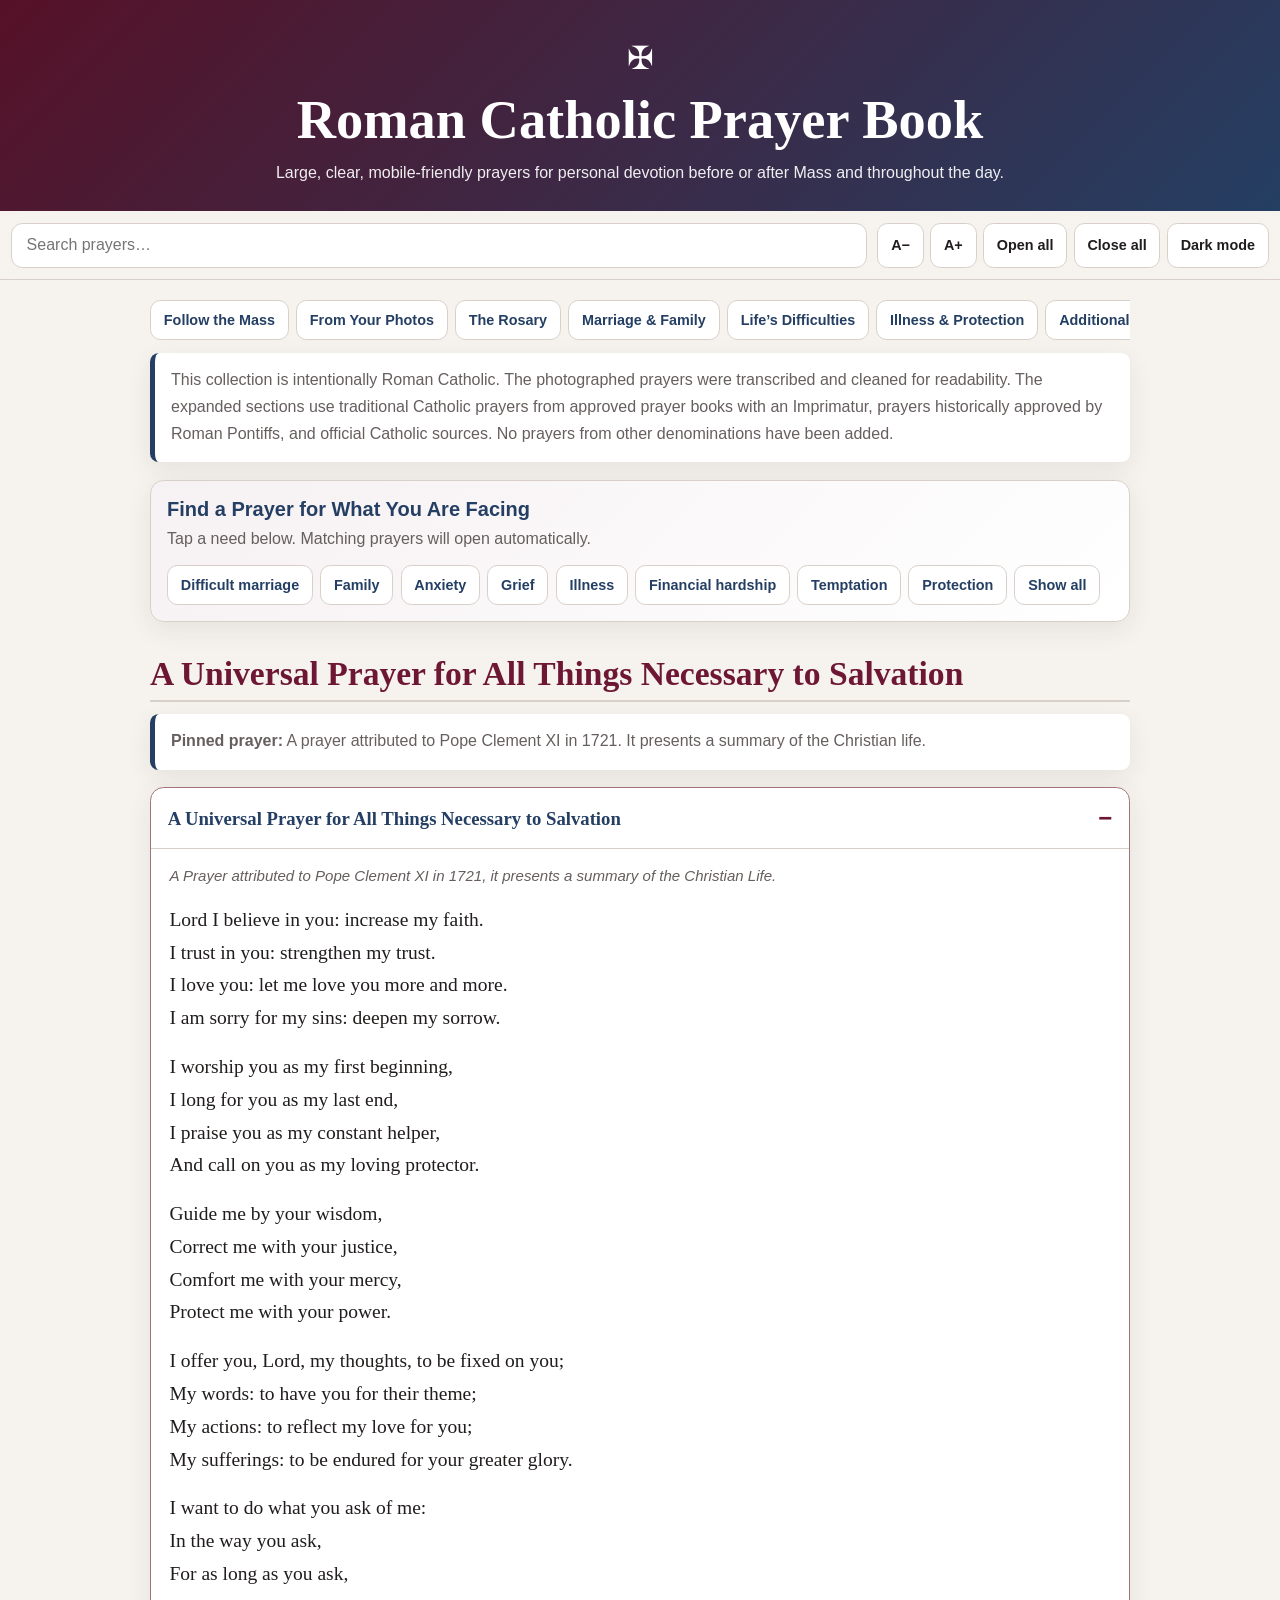
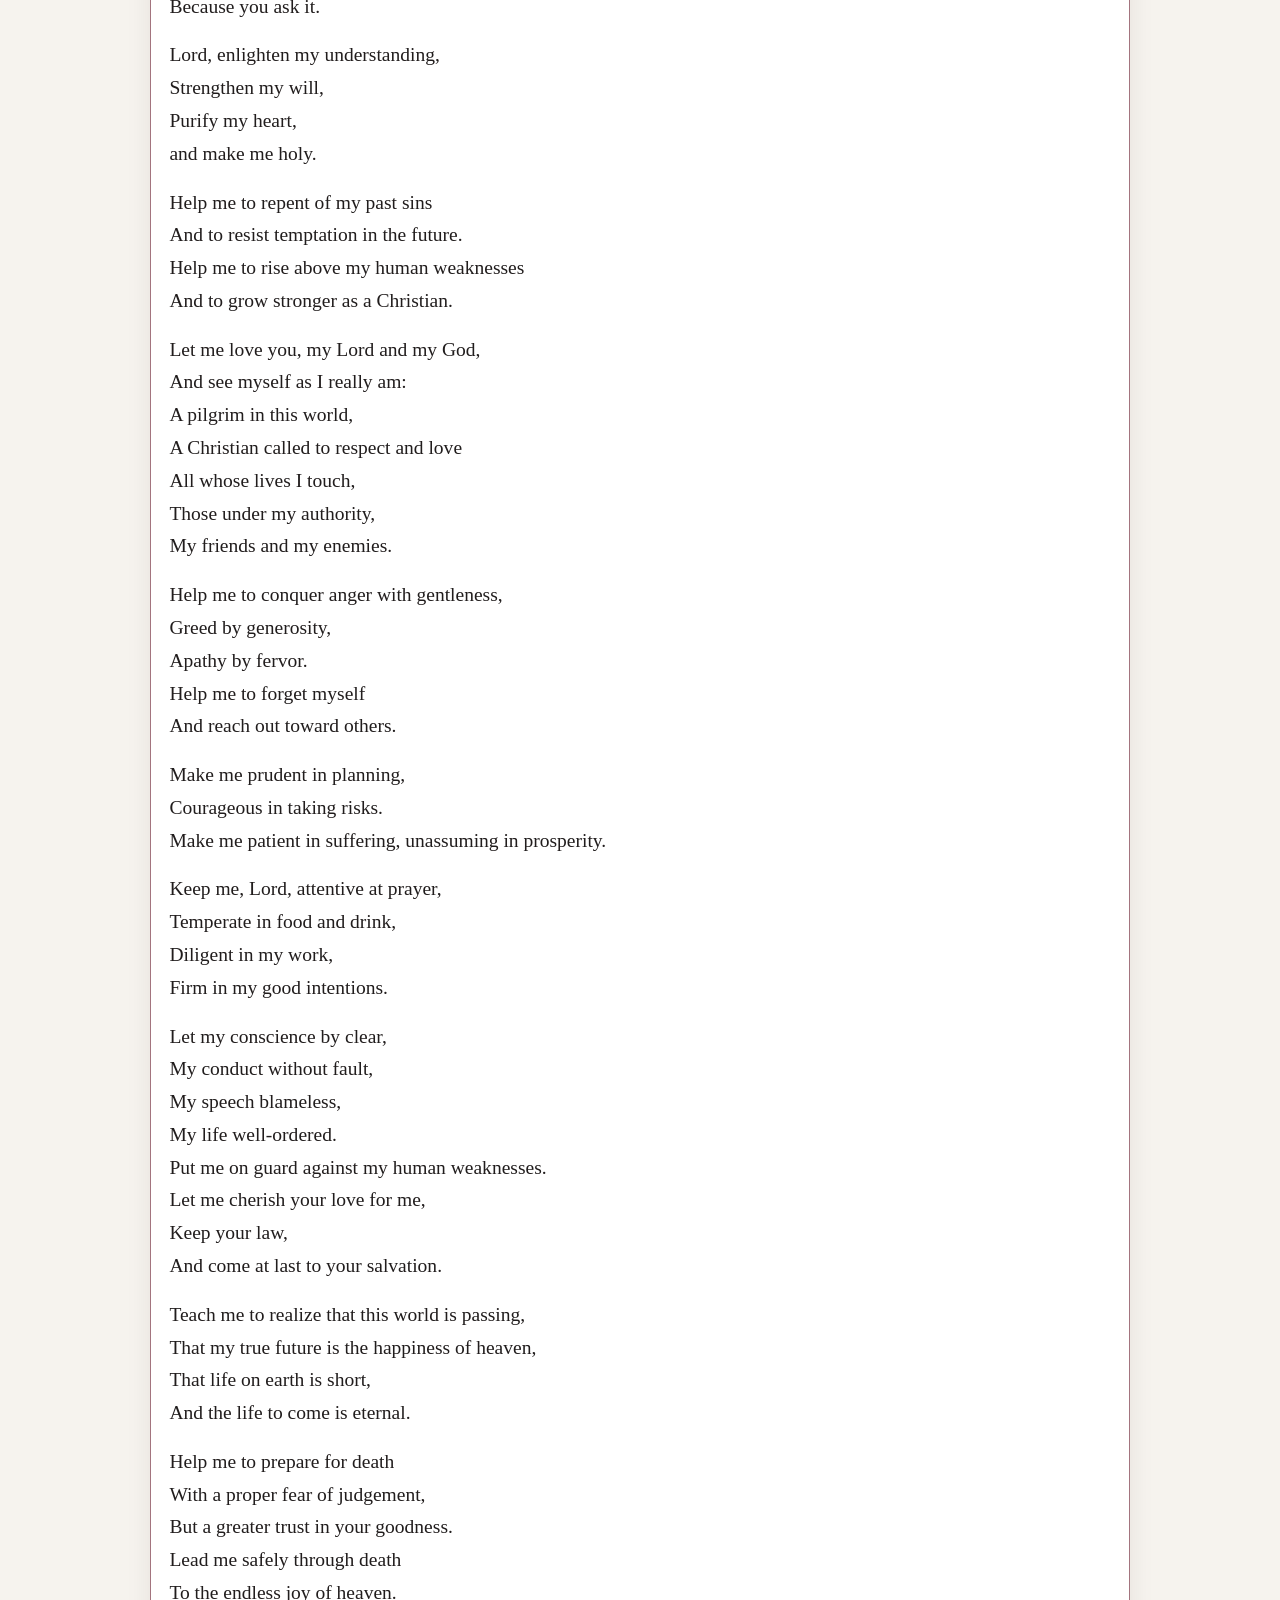
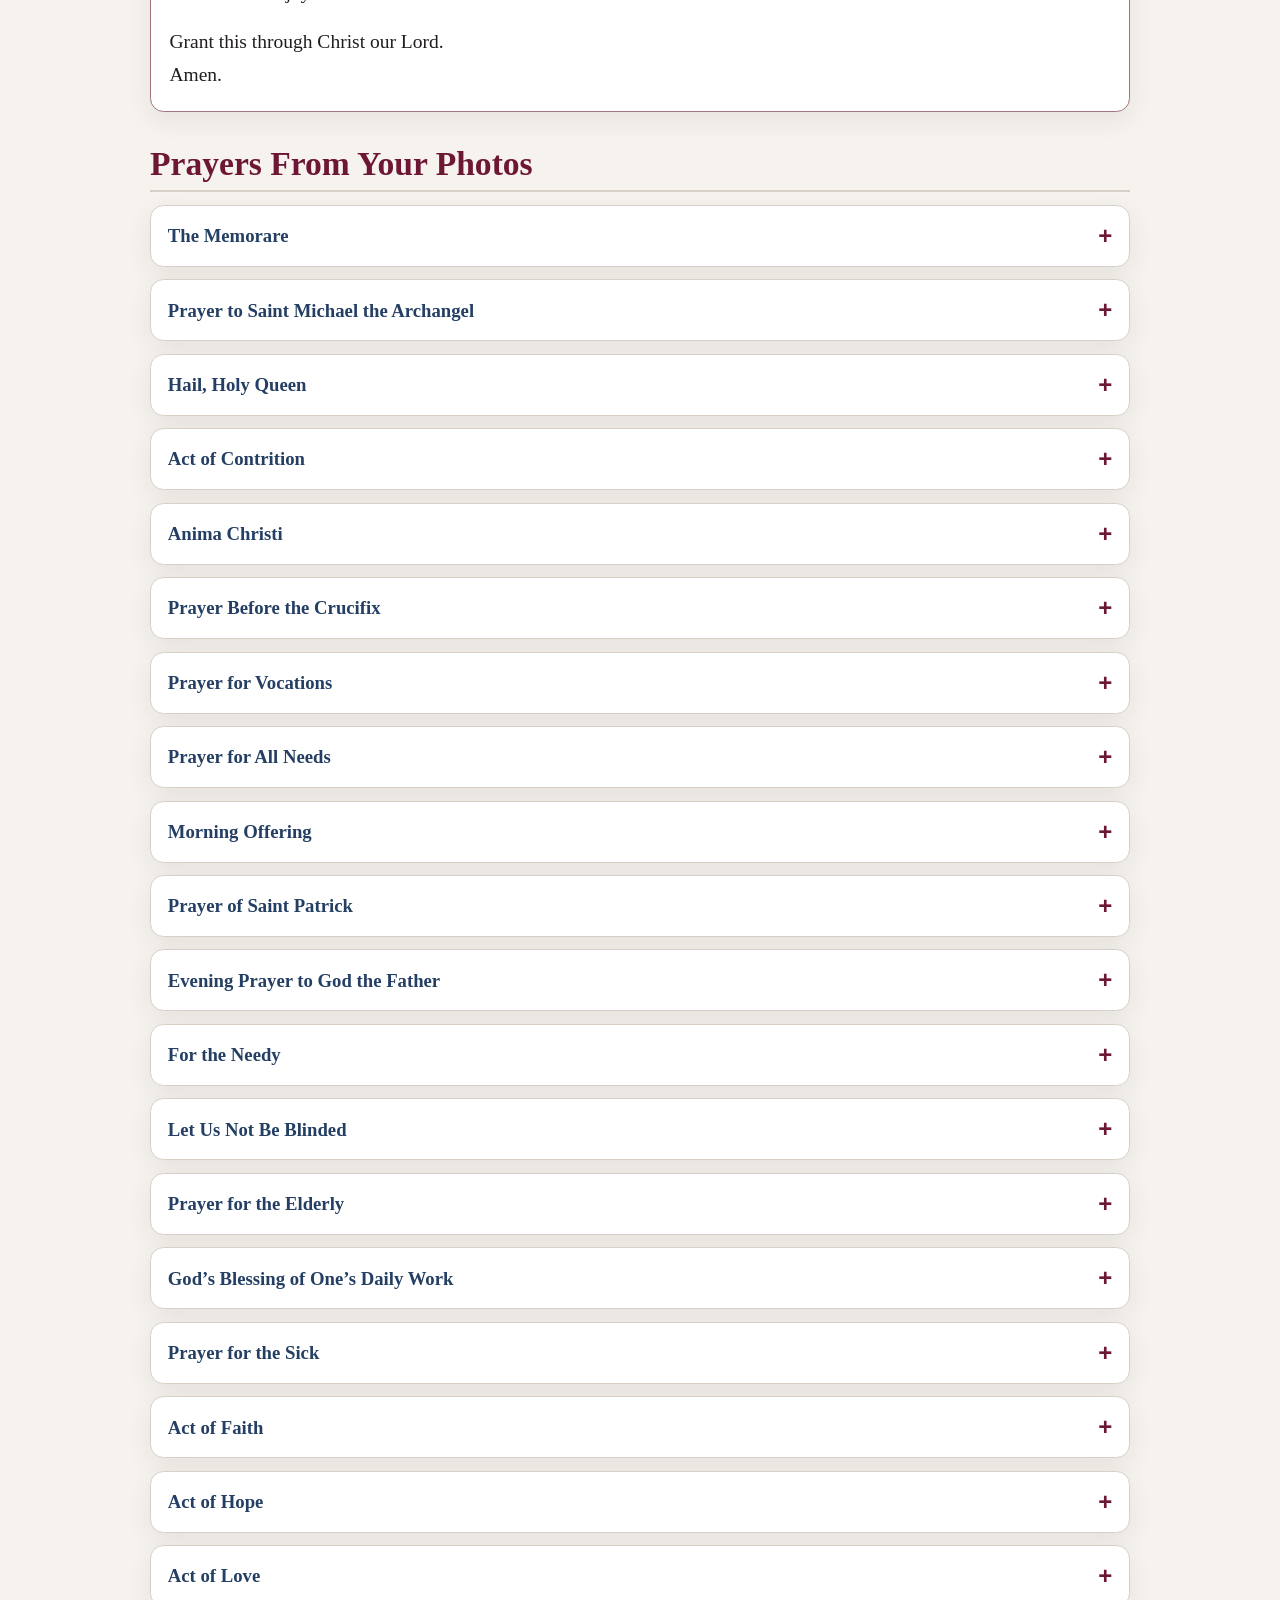
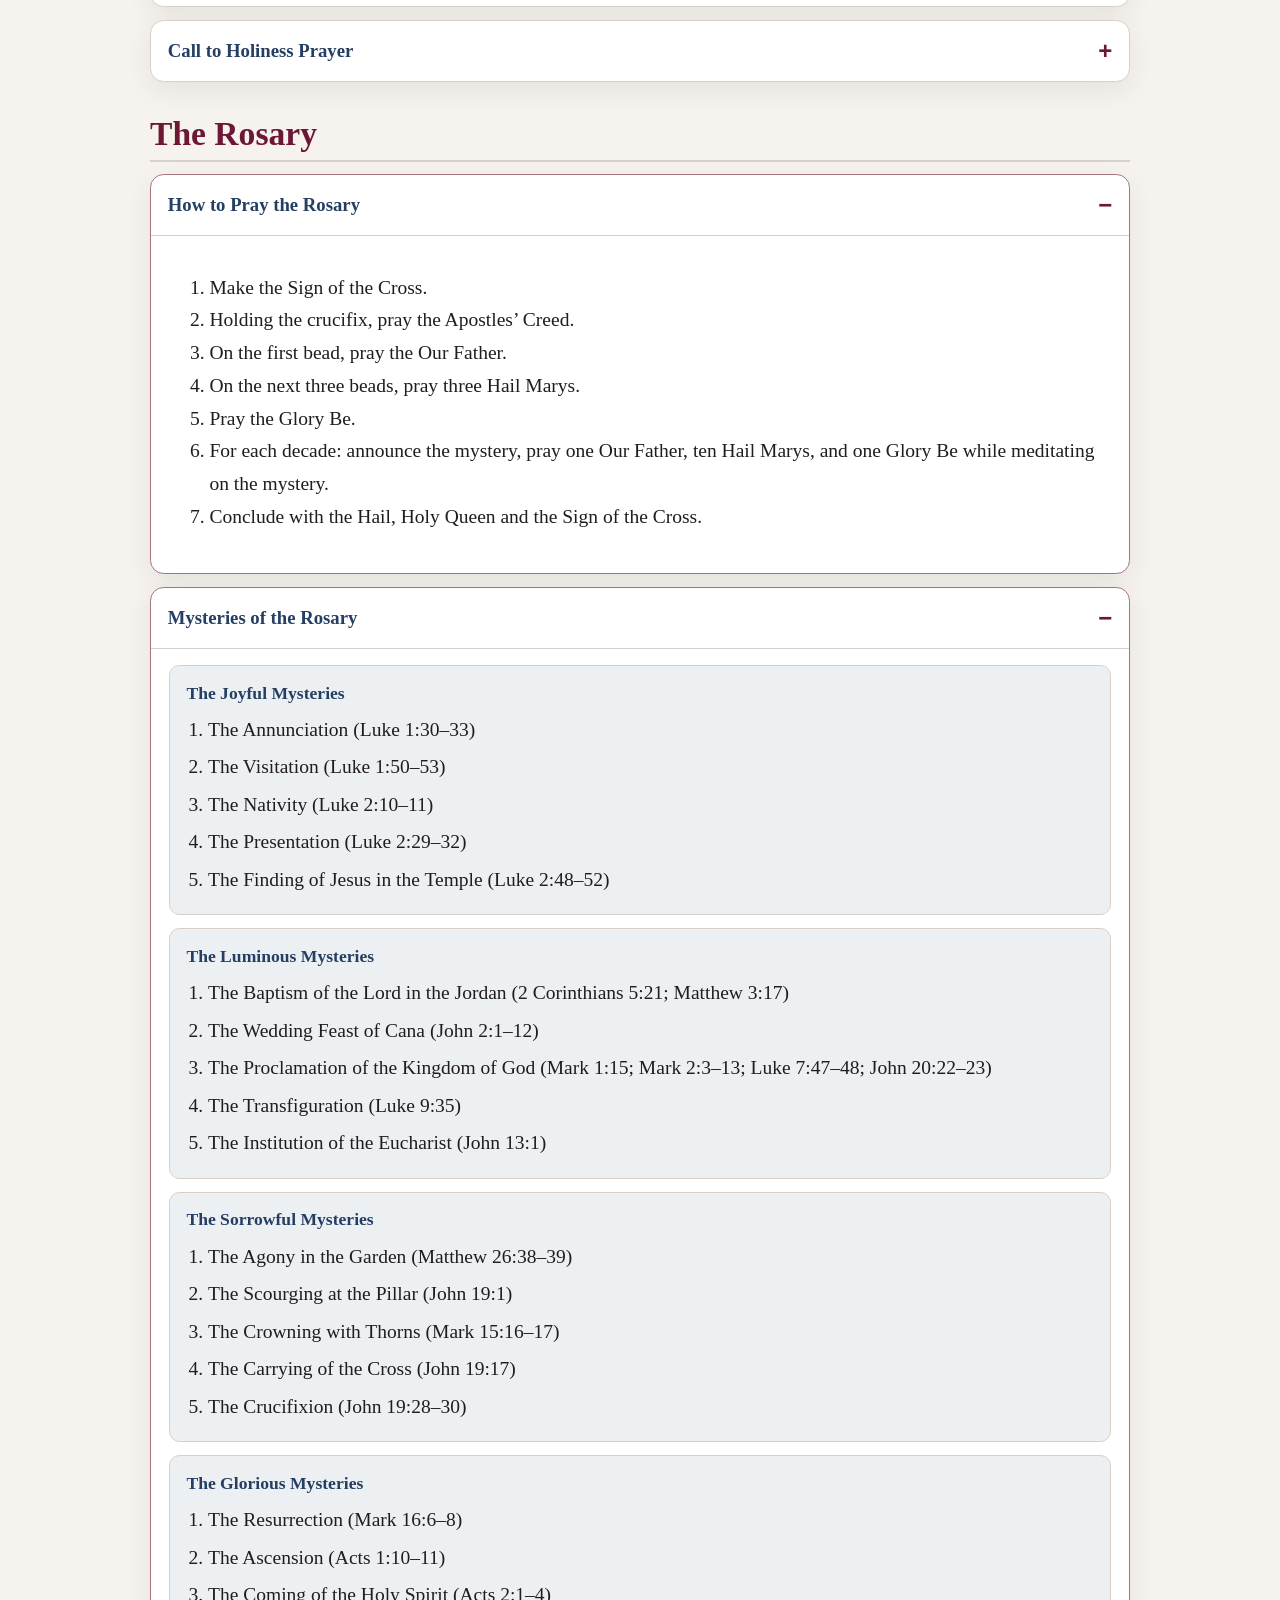
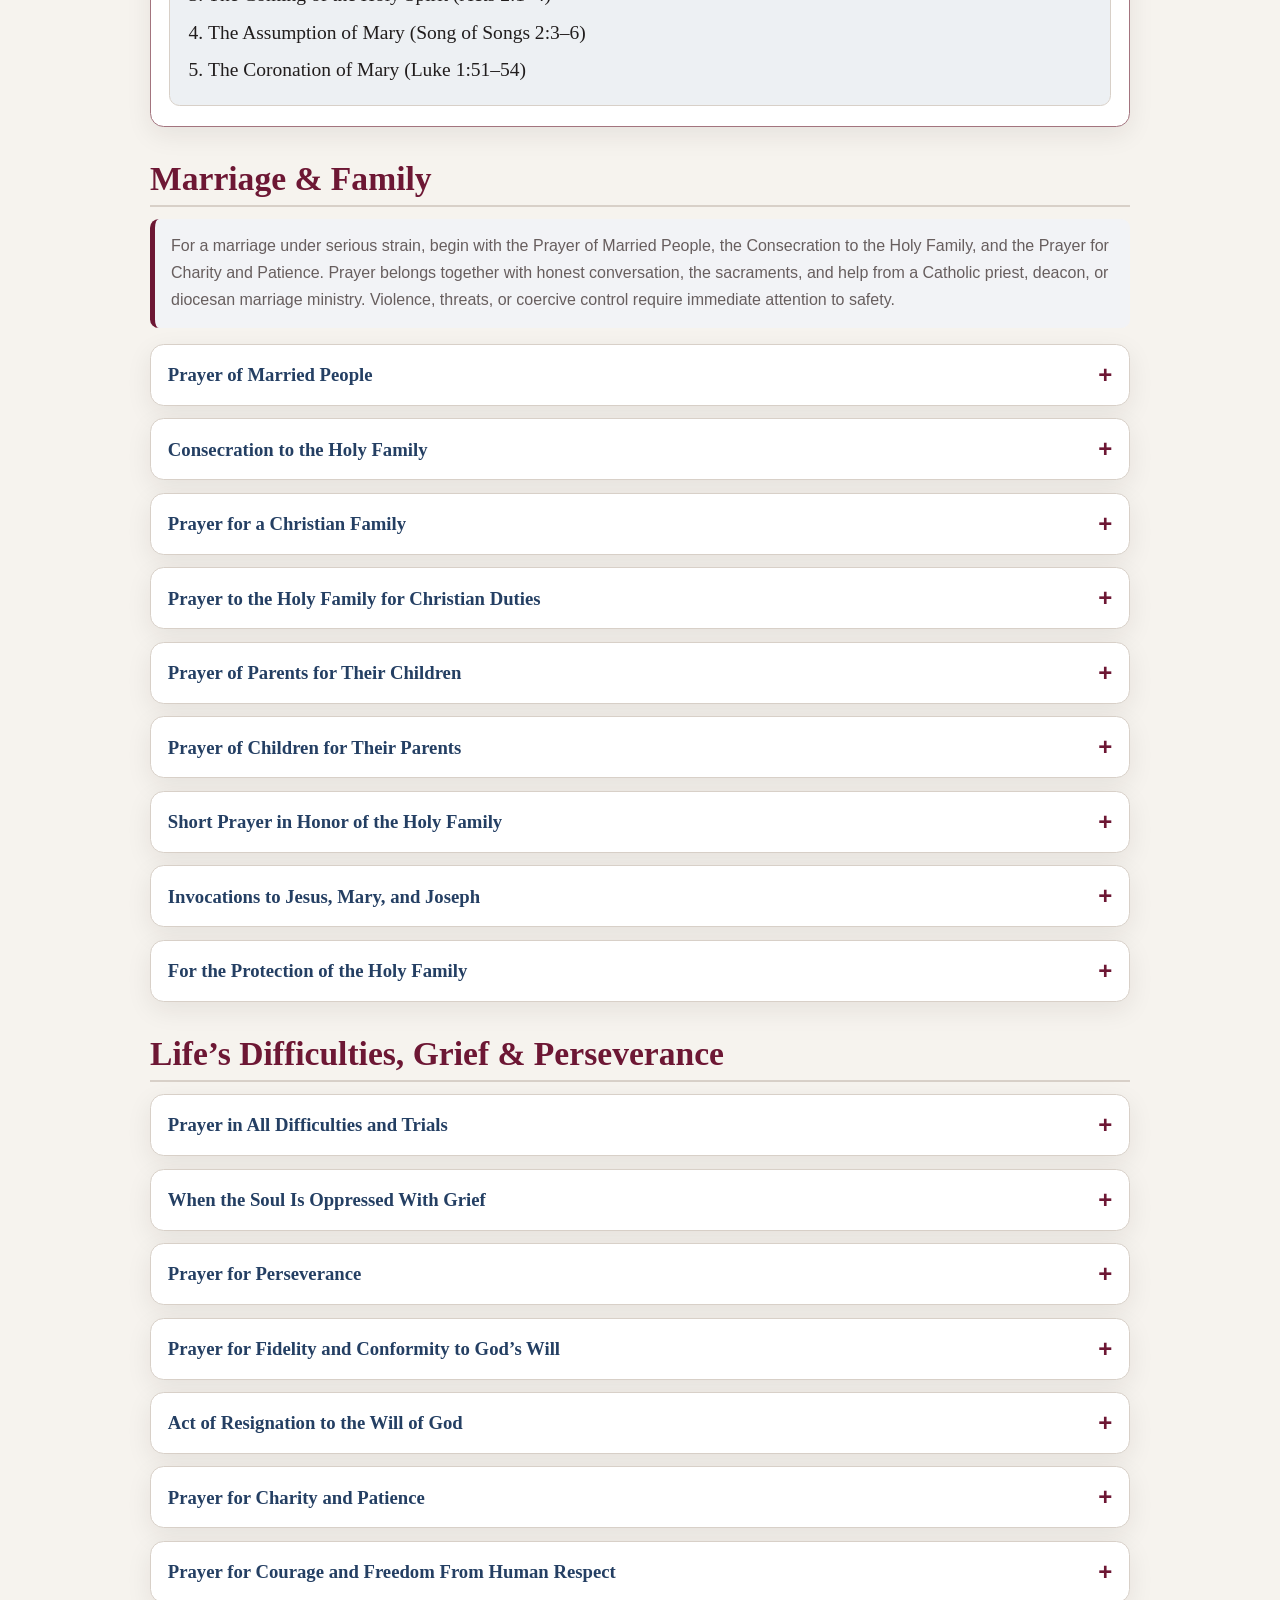
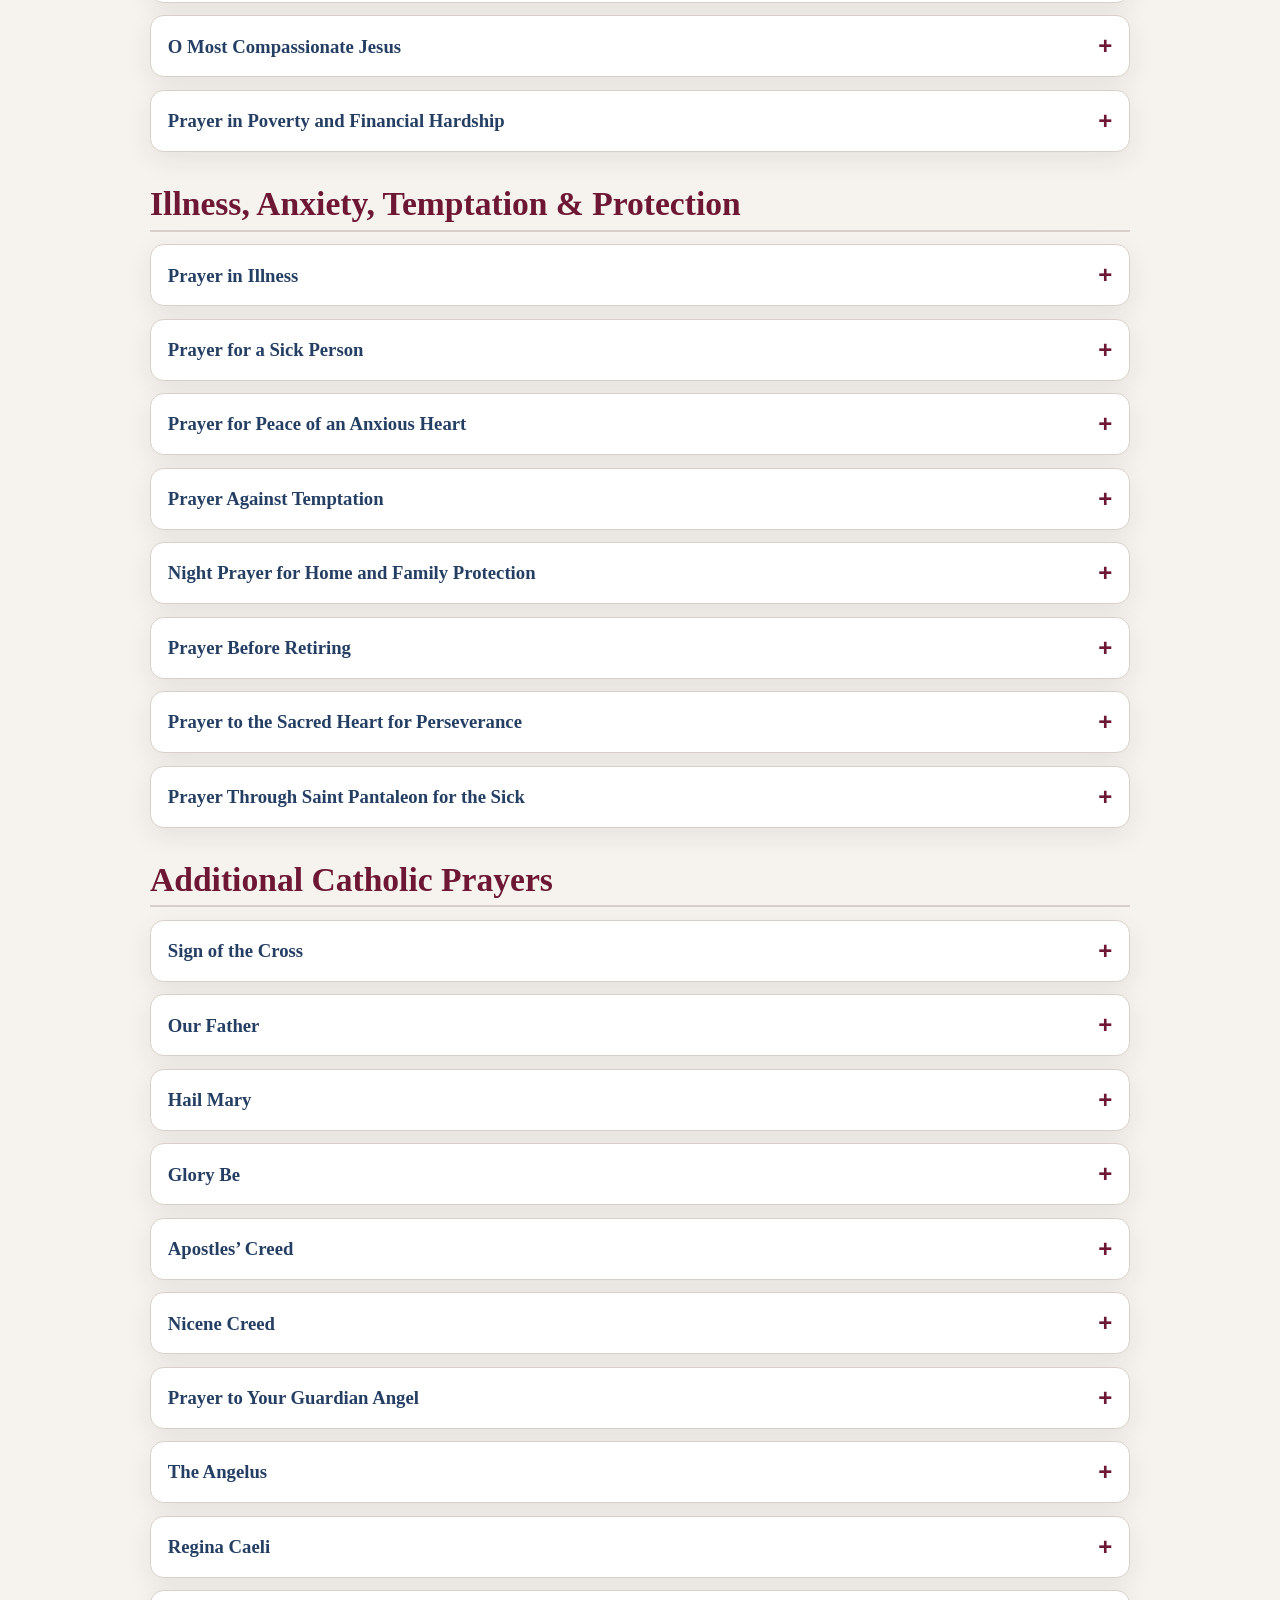
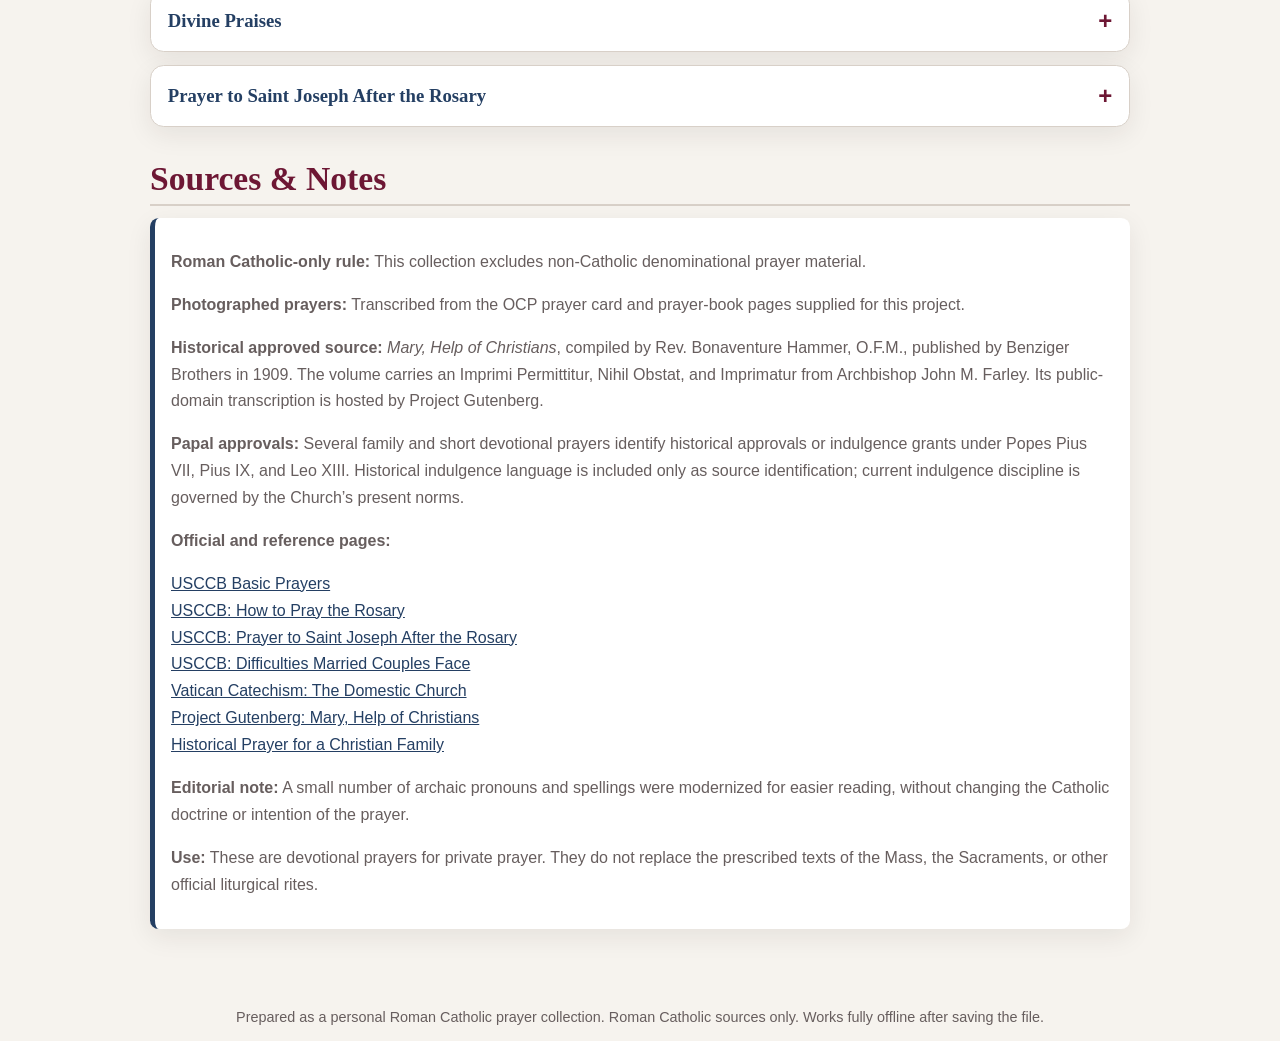
==== commit 33b37d56: "Expand Roman Catholic Prayer Book with universal prayer" ====
--- a/roman-catholic-mass/index.html
+++ b/roman-catholic-mass/index.html
@@ -4,7 +4,7 @@
   <meta charset="utf-8" />
   <meta name="viewport" content="width=device-width, initial-scale=1, viewport-fit=cover" />
   <meta name="theme-color" content="#6d1734" />
-  <title>Follow the Roman Catholic Mass</title>
+  <title>Roman Catholic Prayer Book</title>
   <style>
     :root {
       --bg: #f6f3ee;
@@ -14,9 +14,8 @@
       --accent: #6d1734;
       --accent2: #243f63;
       --border: #d8d0c8;
-      --gold: #9b742c;
       --shadow: 0 8px 26px rgba(36, 24, 24, .08);
-      --text-size: 1.17rem;
+      --prayer-size: 1.22rem;
     }
     * { box-sizing: border-box; }
     html { scroll-behavior: smooth; }
@@ -25,37 +24,27 @@
       color: var(--ink);
       background: var(--bg);
       font-family: Georgia, "Times New Roman", serif;
-      line-height: 1.65;
+      line-height: 1.68;
     }
     body.dark {
       --bg: #11151b;
       --card: #1b222b;
       --ink: #f5f1e8;
       --muted: #c7c1b8;
-      --accent: #e0a9bd;
-      --accent2: #b5ccec;
+      --accent: #d39ab0;
+      --accent2: #a9c1df;
       --border: #3b4652;
-      --gold: #e0bd72;
       --shadow: 0 8px 26px rgba(0, 0, 0, .28);
     }
     header {
       background: linear-gradient(135deg, #561127, #243f63);
       color: white;
+      padding: 2rem 1rem 1.5rem;
       text-align: center;
-      padding: 2rem 1rem 1.55rem;
-    }
-    header h1 {
-      margin: 0;
-      font-size: clamp(2rem, 7vw, 3.35rem);
-      line-height: 1.08;
-    }
-    header p {
-      margin: .65rem auto 0;
-      max-width: 48rem;
-      font-family: Arial, sans-serif;
-      opacity: .94;
-    }
-    .cross { font-size: 2rem; margin-bottom: .3rem; }
+    }
+    header h1 { margin: 0; font-size: clamp(2rem, 7vw, 3.4rem); line-height: 1.08; }
+    header p { margin: .65rem auto 0; max-width: 46rem; font-family: Arial, sans-serif; opacity: .92; }
+    .cross { font-size: 2rem; margin-bottom: .35rem; }
     .toolbar {
       position: sticky;
       top: 0;
@@ -78,13 +67,8 @@
       color: var(--ink);
       font-size: 1rem;
     }
-    .buttons {
-      display: flex;
-      flex-wrap: wrap;
-      gap: .4rem;
-      justify-content: flex-end;
-    }
-    button, .jump, .back-link {
+    .buttons { display: flex; flex-wrap: wrap; gap: .4rem; justify-content: flex-end; }
+    button, .jump {
       border: 1px solid var(--border);
       background: var(--card);
       color: var(--ink);
@@ -94,14 +78,8 @@
       cursor: pointer;
       text-decoration: none;
     }
-    button:focus-visible, a:focus-visible, summary:focus-visible, input:focus-visible {
-      outline: 3px solid #8cb9ef;
-      outline-offset: 2px;
-    }
-    main {
-      width: min(980px, calc(100% - 1.1rem));
-      margin: 1rem auto 4rem;
-    }
+    button:focus-visible, a:focus-visible, summary:focus-visible, input:focus-visible { outline: 3px solid #8cb9ef; outline-offset: 2px; }
+    main { width: min(980px, calc(100% - 1.1rem)); margin: 1rem auto 4rem; }
     .quicknav {
       display: flex;
       gap: .45rem;
@@ -110,41 +88,16 @@
       scrollbar-width: thin;
       font-family: Arial, sans-serif;
     }
-    .quicknav .jump {
-      white-space: nowrap;
-      color: var(--accent2);
-    }
-    .notice, .important {
+    .quicknav .jump { white-space: nowrap; color: var(--accent2); }
+    .notice {
       background: var(--card);
       border-left: .35rem solid var(--accent2);
       border-radius: .55rem;
       box-shadow: var(--shadow);
       padding: .9rem 1rem;
-      margin-bottom: 1rem;
+      margin-bottom: 1.1rem;
       font-family: Arial, sans-serif;
       color: var(--muted);
-    }
-    .important { border-left-color: var(--gold); }
-    .legend {
-      display: grid;
-      grid-template-columns: repeat(3, minmax(0, 1fr));
-      gap: .55rem;
-      margin: 1rem 0 1.35rem;
-      font-family: Arial, sans-serif;
-    }
-    .legend div {
-      background: var(--card);
-      border: 1px solid var(--border);
-      border-radius: .75rem;
-      padding: .7rem;
-      box-shadow: var(--shadow);
-      text-align: center;
-    }
-    .legend strong {
-      display: block;
-      color: var(--accent);
-      font-size: .88rem;
-      letter-spacing: .04em;
     }
     h2 {
       color: var(--accent);
@@ -154,7 +107,7 @@
       border-bottom: 2px solid var(--border);
       padding-bottom: .35rem;
     }
-    details.mass-part {
+    details.prayer {
       background: var(--card);
       border: 1px solid var(--border);
       border-radius: .85rem;
@@ -162,9 +115,7 @@
       margin: .78rem 0;
       overflow: clip;
     }
-    details.mass-part[open] {
-      border-color: color-mix(in srgb, var(--accent) 50%, var(--border));
-    }
+    details.prayer[open] { border-color: color-mix(in srgb, var(--accent) 50%, var(--border)); }
     summary {
       list-style: none;
       padding: 1rem 1.05rem;
@@ -179,117 +130,110 @@
       gap: 1rem;
     }
     summary::-webkit-details-marker { display: none; }
-    summary::after {
-      content: "+";
-      font: 700 1.5rem Arial, sans-serif;
-      color: var(--accent);
-    }
+    summary::after { content: "+"; font: 700 1.5rem Arial, sans-serif; color: var(--accent); }
     details[open] summary::after { content: "−"; }
-    .part-body {
+    .prayer-text {
       border-top: 1px solid var(--border);
       padding: 1rem 1.15rem 1.25rem;
-      font-size: var(--text-size);
-    }
-    .posture {
-      display: inline-flex;
-      align-items: center;
-      gap: .35rem;
-      border: 1px solid color-mix(in srgb, var(--gold) 55%, var(--border));
+      font-size: var(--prayer-size);
+    }
+    .prayer-text p { margin: 0 0 1rem; }
+    .prayer-text p:last-child { margin-bottom: 0; }
+    .line { display: block; }
+    .attribution, .source-note, .rubric {
+      font: italic .94rem/1.5 Arial, sans-serif;
+      color: var(--muted);
+      margin-top: .9rem;
+    }
+    .rubric { font-style: normal; font-weight: 700; }
+    .mystery-grid { display: grid; gap: .8rem; }
+    .mystery {
+      border: 1px solid var(--border);
+      border-radius: .65rem;
+      padding: .8rem 1rem;
+      background: color-mix(in srgb, var(--card) 92%, var(--accent2));
+    }
+    .mystery h3 { margin: 0 0 .35rem; color: var(--accent2); font-size: 1.1rem; }
+    .mystery ol { margin: .25rem 0 0 1.35rem; padding: 0; }
+    .mystery li { margin: .3rem 0; }
+    .source-list { font-family: Arial, sans-serif; }
+    .source-list a { color: var(--accent2); overflow-wrap: anywhere; }
+    footer { text-align: center; color: var(--muted); font: .9rem Arial, sans-serif; padding: 1rem; }
+    .hidden { display: none !important; }
+    @media (max-width: 640px) {
+      .toolbar { grid-template-columns: 1fr; }
+      .buttons { justify-content: flex-start; }
+      summary { font-size: 1.12rem; }
+      .prayer-text { padding: .95rem 1rem 1.15rem; }
+    }
+    @media print {
+      .toolbar, .quicknav, .notice, footer { display: none; }
+      body { background: white; color: black; }
+      header { background: white; color: black; border-bottom: 2px solid black; }
+      details.prayer { display: block; box-shadow: none; break-inside: avoid; }
+      details.prayer > summary::after { display: none; }
+      details.prayer > .prayer-text { display: block !important; }
+      main { width: 100%; }
+    }
+
+    .need-panel {
+      background: linear-gradient(135deg, color-mix(in srgb, var(--card) 94%, var(--accent)), var(--card));
+      border: 1px solid var(--border);
+      border-radius: .85rem;
+      box-shadow: var(--shadow);
+      padding: 1rem;
+      margin: 1rem 0 1.35rem;
+      font-family: Arial, sans-serif;
+    }
+    .need-panel h2 {
+      border: 0;
+      padding: 0;
+      margin: 0 0 .35rem;
+      font-size: 1.25rem;
+      color: var(--accent2);
+    }
+    .need-panel p { margin: 0 0 .75rem; color: var(--muted); }
+    .need-buttons { display: flex; flex-wrap: wrap; gap: .45rem; }
+    .need-buttons button { color: var(--accent2); }
+    .subheading {
+      font: 700 1.1rem/1.35 Arial, sans-serif;
+      color: var(--accent2);
+      margin: 1.2rem .15rem .45rem;
+    }
+    .approval {
+      display: inline-block;
+      padding: .18rem .5rem;
+      margin-top: .55rem;
+      border: 1px solid var(--border);
       border-radius: 999px;
-      padding: .24rem .62rem;
-      margin: 0 .35rem .65rem 0;
-      color: var(--gold);
-      background: color-mix(in srgb, var(--card) 92%, var(--gold));
-      font: 800 .8rem/1.25 Arial, sans-serif;
-      letter-spacing: .035em;
-      text-transform: uppercase;
-    }
-    .cue, .people, .action, .variable {
-      border-radius: .62rem;
-      padding: .78rem .9rem;
-      margin: .65rem 0;
-    }
-    .cue {
-      background: color-mix(in srgb, var(--card) 92%, var(--accent2));
-      border-left: .3rem solid var(--accent2);
-    }
-    .people {
-      background: color-mix(in srgb, var(--card) 89%, var(--accent));
-      border-left: .38rem solid var(--accent);
-      font-weight: 800;
-      font-size: 1.06em;
-    }
-    .action {
-      background: color-mix(in srgb, var(--card) 92%, var(--gold));
-      border-left: .3rem solid var(--gold);
+      font: 700 .77rem/1.25 Arial, sans-serif;
+      letter-spacing: .02em;
+      color: var(--accent2);
+      background: color-mix(in srgb, var(--card) 88%, var(--accent2));
+    }
+    .pastoral-note {
+      background: color-mix(in srgb, var(--card) 94%, var(--accent2));
+      border-left: .35rem solid var(--accent);
+      border-radius: .55rem;
+      padding: .9rem 1rem;
+      margin: .65rem 0 1rem;
       font-family: Arial, sans-serif;
       color: var(--muted);
-    }
-    .variable {
-      border: 1px dashed var(--border);
-      color: var(--muted);
-      font-family: Arial, sans-serif;
-    }
-    .label {
-      display: block;
-      margin-bottom: .2rem;
-      color: var(--muted);
-      font: 800 .75rem/1.2 Arial, sans-serif;
-      letter-spacing: .055em;
-      text-transform: uppercase;
-    }
-    .people .label { color: var(--accent); }
-    .cue .label { color: var(--accent2); }
-    .prayer-lines span { display: block; }
-    .small {
-      color: var(--muted);
-      font: .94rem/1.5 Arial, sans-serif;
-    }
-    .hidden { display: none !important; }
-    .source-list {
-      font-family: Arial, sans-serif;
-      font-size: .94rem;
-    }
-    .source-list a {
-      color: var(--accent2);
-      overflow-wrap: anywhere;
-    }
-    footer {
-      text-align: center;
-      color: var(--muted);
-      font: .9rem Arial, sans-serif;
-      padding: 1rem;
-    }
-    @media (max-width: 680px) {
-      .toolbar { grid-template-columns: 1fr; }
-      .buttons { justify-content: flex-start; }
-      .legend { grid-template-columns: repeat(2, minmax(0, 1fr)); }
-      summary { font-size: 1.12rem; }
-      .part-body { padding: .95rem 1rem 1.15rem; }
-    }
-    @media print {
-      .toolbar, .quicknav, footer, .back-link { display: none; }
-      body { background: white; color: black; }
-      header { background: white; color: black; border-bottom: 2px solid black; }
-      details.mass-part { display: block; box-shadow: none; break-inside: avoid; }
-      details.mass-part > summary::after { display: none; }
-      details.mass-part > .part-body { display: block !important; }
-      main { width: 100%; }
     }
   </style>
 </head>
 <body>
 <header>
   <div class="cross" aria-hidden="true">✠</div>
-  <h1>Follow the Roman Catholic Mass</h1>
-  <p>A simple, step-by-step guide to what is happening, what the priest says, what the congregation says, and when to stand, sit, kneel, bow, or make the Sign of the Cross.</p>
+  <h1>Roman Catholic Prayer Book</h1>
+  <p>Large, clear, mobile-friendly prayers for personal devotion before or after Mass and throughout the day.</p>
 </header>
 
 <div class="toolbar" aria-label="Reading controls">
-  <input id="search" type="search" placeholder="Search the Mass…" aria-label="Search the Mass" />
+  <input id="search" type="search" placeholder="Search prayers…" aria-label="Search prayers" />
   <div class="buttons">
-    <button id="smaller" type="button">A−</button>
-    <button id="larger" type="button">A+</button>
+    <button id="smaller" type="button" aria-label="Make prayer text smaller">A−</button>
+    <button id="larger" type="button" aria-label="Make prayer text larger">A+</button>
     <button id="openAll" type="button">Open all</button>
     <button id="closeAll" type="button">Close all</button>
     <button id="theme" type="button">Dark mode</button>
@@ -297,550 +241,859 @@
 </div>
 
 <main>
-  <nav class="quicknav" aria-label="Mass sections">
-    <a class="jump" href="#before">Before Mass</a>
-    <a class="jump" href="#intro">Introductory Rites</a>
-    <a class="jump" href="#word">Liturgy of the Word</a>
-    <a class="jump" href="#eucharist">Liturgy of the Eucharist</a>
-    <a class="jump" href="#communion">Communion</a>
-    <a class="jump" href="#ending">Concluding Rites</a>
+  <nav class="quicknav" aria-label="Prayer sections">
+    <a class="jump" href="mass.html">Follow the Mass</a>
+    <a class="jump" href="#photos">From Your Photos</a>
+    <a class="jump" href="#rosary">The Rosary</a>
+    <a class="jump" href="#marriage">Marriage & Family</a>
+    <a class="jump" href="#hardship">Life’s Difficulties</a>
+    <a class="jump" href="#healing">Illness & Protection</a>
+    <a class="jump" href="#official">Additional Catholic Prayers</a>
     <a class="jump" href="#sources">Sources & Notes</a>
   </nav>
 
   <div class="notice">
-    <strong>Your words are shown in dark, bold response boxes.</strong> The priest’s changing prayers, the Bible readings, the Psalm response, and some sung settings vary by day. Listen for the cue and follow your parish missal or hymn book when the wording changes.
+    This collection is intentionally Roman Catholic. The photographed prayers were transcribed and cleaned for readability. The expanded sections use traditional Catholic prayers from approved prayer books with an Imprimatur, prayers historically approved by Roman Pontiffs, and official Catholic sources. No prayers from other denominations have been added.
   </div>
 
-  <div class="important">
-    Postures below follow the normal practice in Roman Catholic churches in the United States. Local diocesan or parish practice may vary slightly. Follow the priest, deacon, altar servers, and congregation around you. Anyone who cannot stand or kneel because of age, pain, disability, pregnancy, illness, or lack of space may remain in a safe posture.
+  <div class="need-panel" aria-label="Find a prayer by need">
+    <h2>Find a Prayer for What You Are Facing</h2>
+    <p>Tap a need below. Matching prayers will open automatically.</p>
+    <div class="need-buttons">
+      <button type="button" data-prayer-search="marriage">Difficult marriage</button>
+      <button type="button" data-prayer-search="family">Family</button>
+      <button type="button" data-prayer-search="anxiety">Anxiety</button>
+      <button type="button" data-prayer-search="grief">Grief</button>
+      <button type="button" data-prayer-search="illness">Illness</button>
+      <button type="button" data-prayer-search="financial hardship">Financial hardship</button>
+      <button type="button" data-prayer-search="temptation">Temptation</button>
+      <button type="button" data-prayer-search="protection">Protection</button>
+      <button type="button" data-prayer-search="">Show all</button>
+    </div>
   </div>
 
-  <div class="legend" aria-label="Posture key">
-    <div><strong>STAND</strong>Respect, prayer, Gospel</div>
-    <div><strong>SIT</strong>Listen and reflect</div>
-    <div><strong>KNEEL</strong>Adoration and reverence</div>
-    <div><strong>BOW</strong>Reverence</div>
-    <div><strong>SIGN</strong>Sign of the Cross</div>
-    <div><strong>RESPOND</strong>Your words are bold</div>
-  </div>
-
-  <section id="before">
-    <h2>Before Mass Begins</h2>
-    <details class="mass-part" open data-title="before Mass genuflect tabernacle silence prayer">
-      <summary>Entering the Church and Preparing</summary>
-      <div class="part-body">
-        <span class="posture">Genuflect or bow</span>
-        <span class="posture">Sit or kneel</span>
-        <div class="action">
-          If the tabernacle containing the Blessed Sacrament is visible, genuflect toward it before entering your pew. If you are physically unable to genuflect, make a reverent bow.
+
+  <section id="universal">
+    <h2>A Universal Prayer for All Things Necessary to Salvation</h2>
+    <div class="notice">
+      <strong>Pinned prayer:</strong> A prayer attributed to Pope Clement XI in 1721. It presents a summary of the Christian life.
+    </div>
+
+    <details class="prayer" open data-title="Universal Prayer all things necessary salvation Pope Clement XI Christian life faith trust love wisdom justice mercy power temptation holiness death heaven">
+      <summary>A Universal Prayer for All Things Necessary to Salvation</summary>
+      <div class="prayer-text">
+        <p class="source-note"><em>A Prayer attributed to Pope Clement XI in 1721, it presents a summary of the Christian Life.</em></p>
+
+        <p>
+          <span class="line">Lord I believe in you: increase my faith.</span>
+          <span class="line">I trust in you: strengthen my trust.</span>
+          <span class="line">I love you: let me love you more and more.</span>
+          <span class="line">I am sorry for my sins: deepen my sorrow.</span>
+        </p>
+
+        <p>
+          <span class="line">I worship you as my first beginning,</span>
+          <span class="line">I long for you as my last end,</span>
+          <span class="line">I praise you as my constant helper,</span>
+          <span class="line">And call on you as my loving protector.</span>
+        </p>
+
+        <p>
+          <span class="line">Guide me by your wisdom,</span>
+          <span class="line">Correct me with your justice,</span>
+          <span class="line">Comfort me with your mercy,</span>
+          <span class="line">Protect me with your power.</span>
+        </p>
+
+        <p>
+          <span class="line">I offer you, Lord, my thoughts, to be fixed on you;</span>
+          <span class="line">My words: to have you for their theme;</span>
+          <span class="line">My actions: to reflect my love for you;</span>
+          <span class="line">My sufferings: to be endured for your greater glory.</span>
+        </p>
+
+        <p>
+          <span class="line">I want to do what you ask of me:</span>
+          <span class="line">In the way you ask,</span>
+          <span class="line">For as long as you ask,</span>
+          <span class="line">Because you ask it.</span>
+        </p>
+
+        <p>
+          <span class="line">Lord, enlighten my understanding,</span>
+          <span class="line">Strengthen my will,</span>
+          <span class="line">Purify my heart,</span>
+          <span class="line">and make me holy.</span>
+        </p>
+
+        <p>
+          <span class="line">Help me to repent of my past sins</span>
+          <span class="line">And to resist temptation in the future.</span>
+          <span class="line">Help me to rise above my human weaknesses</span>
+          <span class="line">And to grow stronger as a Christian.</span>
+        </p>
+
+        <p>
+          <span class="line">Let me love you, my Lord and my God,</span>
+          <span class="line">And see myself as I really am:</span>
+          <span class="line">A pilgrim in this world,</span>
+          <span class="line">A Christian called to respect and love</span>
+          <span class="line">All whose lives I touch,</span>
+          <span class="line">Those under my authority,</span>
+          <span class="line">My friends and my enemies.</span>
+        </p>
+
+        <p>
+          <span class="line">Help me to conquer anger with gentleness,</span>
+          <span class="line">Greed by generosity,</span>
+          <span class="line">Apathy by fervor.</span>
+          <span class="line">Help me to forget myself</span>
+          <span class="line">And reach out toward others.</span>
+        </p>
+
+        <p>
+          <span class="line">Make me prudent in planning,</span>
+          <span class="line">Courageous in taking risks.</span>
+          <span class="line">Make me patient in suffering, unassuming in prosperity.</span>
+        </p>
+
+        <p>
+          <span class="line">Keep me, Lord, attentive at prayer,</span>
+          <span class="line">Temperate in food and drink,</span>
+          <span class="line">Diligent in my work,</span>
+          <span class="line">Firm in my good intentions.</span>
+        </p>
+
+        <p>
+          <span class="line">Let my conscience by clear,</span>
+          <span class="line">My conduct without fault,</span>
+          <span class="line">My speech blameless,</span>
+          <span class="line">My life well-ordered.</span>
+          <span class="line">Put me on guard against my human weaknesses.</span>
+          <span class="line">Let me cherish your love for me,</span>
+          <span class="line">Keep your law,</span>
+          <span class="line">And come at last to your salvation.</span>
+        </p>
+
+        <p>
+          <span class="line">Teach me to realize that this world is passing,</span>
+          <span class="line">That my true future is the happiness of heaven,</span>
+          <span class="line">That life on earth is short,</span>
+          <span class="line">And the life to come is eternal.</span>
+        </p>
+
+        <p>
+          <span class="line">Help me to prepare for death</span>
+          <span class="line">With a proper fear of judgement,</span>
+          <span class="line">But a greater trust in your goodness.</span>
+          <span class="line">Lead me safely through death</span>
+          <span class="line">To the endless joy of heaven.</span>
+        </p>
+
+        <p>
+          <span class="line">Grant this through Christ our Lord.</span>
+          <span class="line">Amen.</span>
+        </p>
+      </div>
+    </details>
+  </section>
+
+  <section id="photos">
+    <h2>Prayers From Your Photos</h2>
+
+    <details class="prayer" data-title="The Memorare Mary Marian">
+      <summary>The Memorare</summary>
+      <div class="prayer-text">
+        <p>Remember, O most gracious Virgin Mary, that never was it known that anyone who fled to your protection, implored your help, or sought your intercession, was left unaided. Inspired by this confidence, I fly unto you, O Virgin of virgins, my Mother. To you I come; before you I stand sinful and sorrowful. O Mother of the Word Incarnate! Despise not my petitions, but in your mercy hear and answer me. Amen.</p>
+      </div>
+    </details>
+
+    <details class="prayer" data-title="Prayer to Saint Michael Archangel Pope Leo XIII protection">
+      <summary>Prayer to Saint Michael the Archangel</summary>
+      <div class="prayer-text">
+        <p>Saint Michael, the Archangel, defend us in battle, be our defense against the wickedness and snares of the devil. May God rebuke him, we humbly pray; and do you, O Prince of the heavenly host, by the power of God, thrust into Hell Satan and the other evil spirits who prowl about the world for the ruin of souls. Amen.</p>
+        <p class="attribution">Attributed on the prayer card to Pope Leo XIII (1810–1903).</p>
+      </div>
+    </details>
+
+    <details class="prayer" data-title="Hail Holy Queen Salve Regina Mary">
+      <summary>Hail, Holy Queen</summary>
+      <div class="prayer-text">
+        <p>Hail, Holy Queen, Mother of Mercy, our life, our sweetness, and our hope! To you do we cry, poor banished children of Eve; to you do we send up our sighs, mourning and weeping in this vale of tears. Turn, then, most gracious advocate, your eyes of mercy toward us; and after this our exile, show unto us the blessed fruit of your womb, Jesus. O clement, O loving, O sweet Virgin Mary! Pray for us, O holy Mother of God, that we may be made worthy of the promises of Christ.</p>
+      </div>
+    </details>
+
+    <details class="prayer" data-title="Act of Contrition confession repentance sin forgiveness">
+      <summary>Act of Contrition</summary>
+      <div class="prayer-text">
+        <p>O my God, I am heartily sorry for having offended you. I detest all my sins because of your just punishments. But most of all because they offend you, my God, who are all good and deserving of all my love. I firmly resolve, with the help of your grace, to sin no more and to avoid the near occasions of sin. Amen.</p>
+      </div>
+    </details>
+
+    <details class="prayer" data-title="Anima Christi Soul of Christ Eucharist Communion">
+      <summary>Anima Christi</summary>
+      <div class="prayer-text">
+        <p>
+          <span class="line">Soul of Christ, sanctify me;</span>
+          <span class="line">Body of Christ, save me;</span>
+          <span class="line">Blood of Christ, inebriate me;</span>
+          <span class="line">Water from the side of Christ, wash me;</span>
+          <span class="line">Passion of Christ, strengthen me;</span>
+          <span class="line">O good Jesus, hear me;</span>
+          <span class="line">Within your wounds hide me;</span>
+          <span class="line">Separated from you, let me never be;</span>
+          <span class="line">From the evil one protect me;</span>
+          <span class="line">At the hour of my death, call me;</span>
+          <span class="line">And close to you bid me;</span>
+          <span class="line">That with your saints, I may be, praising you forever and ever. Amen.</span>
+        </p>
+      </div>
+    </details>
+
+    <details class="prayer" data-title="Prayer Before the Crucifix Jesus wounds Psalm 22">
+      <summary>Prayer Before the Crucifix</summary>
+      <div class="prayer-text">
+        <p>Behold, O kind and gentle Jesus, I kneel before you and pray that you would impress upon my heart the virtues of faith, hope and charity, with true repentance for my sins and a firm purpose of amendment. At the same time, with sorrow I meditate on your five precious wounds, having in mind the words which David spoke in prophecy: “They have pierced my hands and my feet. I can count all my bones” (Psalm 22).</p>
+      </div>
+    </details>
+
+    <details class="prayer" data-title="Prayer for Vocations priesthood service Cardinal Bernardin">
+      <summary>Prayer for Vocations</summary>
+      <div class="prayer-text">
+        <p>Lord of the harvest, your Word finds a home in our hearts, calls us into community and invites us to generous service of the human family. Bless with courage and spirit your priestly people, called to full participation in the one Body of Christ. May many choose to respond in public service to your call offered in Jesus’ name. Amen.</p>
+        <p class="attribution">Cardinal Joseph L. Bernardin (1928–1996).</p>
+      </div>
+    </details>
+
+    <details class="prayer" data-title="Prayer for All Needs Clement of Rome needy oppressed sick hungry">
+      <summary>Prayer for All Needs</summary>
+      <div class="prayer-text">
+        <p>We beg you, Lord, to help and defend us. Deliver the oppressed. Pity the insignificant. Raise the fallen. Show yourself to the needy. Heal the sick. Bring back those of your people who have gone astray. Feed the hungry. Lift up the weak. Take off the prisoners’ chains.</p>
+        <p>May every nation come to know that you alone are God, that Jesus is your Child, that we are your people, the sheep that you pasture. Amen.</p>
+        <p class="attribution">Clement of Rome.</p>
+      </div>
+    </details>
+
+    <details class="prayer" data-title="Morning Offering Holy Trinity daily prayer">
+      <summary>Morning Offering</summary>
+      <div class="prayer-text">
+        <p>Most holy and Adorable Trinity, one God in three Persons, I firmly believe that you are here present; I adore you with the most profound humility; I praise you and give you thanks with all my heart for the favors you have bestowed on me. Your goodness has brought me safely to the beginning of this day.</p>
+        <p>Behold, O Lord, I offer you my whole being and in particular all my thoughts, words and actions, together with the crosses and contradictions as I may meet with in the course of this day. Give them, O Lord, your blessing; may your divine love animate them and may they tend to the greater honor and glory of your sovereign majesty. Amen.</p>
+      </div>
+    </details>
+
+    <details class="prayer" data-title="Prayer of Saint Patrick breastplate Christ with me">
+      <summary>Prayer of Saint Patrick</summary>
+      <div class="prayer-text">
+        <p>
+          <span class="line">Christ be with me, Christ before me,</span>
+          <span class="line">Christ behind me, Christ within me,</span>
+          <span class="line">Christ beneath me, Christ above me,</span>
+          <span class="line">Christ on my right, Christ on my left,</span>
+          <span class="line">Christ where I lie, Christ where I sit,</span>
+          <span class="line">Christ where I arise,</span>
+          <span class="line">Christ in the heart of everyone who thinks of me,</span>
+          <span class="line">Christ in every eye that sees me,</span>
+          <span class="line">Christ in the ear that hears me.</span>
+        </p>
+        <p>Salvation is of the Lord. Salvation is of the Christ. May your salvation, O Lord, be ever with us.</p>
+      </div>
+    </details>
+
+    <details class="prayer" data-title="Evening Prayer to God the Father night bedtime">
+      <summary>Evening Prayer to God the Father</summary>
+      <div class="prayer-text">
+        <p>O eternal God and ruler of all creation, you have allowed me to reach this hour. Forgive the sins I have committed this day by word, deed or thought. Purify me, O Lord, from every spiritual and physical stain. Grant that I may rise from this sleep to glorify you by my deeds throughout my entire lifetime, and that I be victorious over every spiritual and physical enemy.</p>
+        <p>Deliver me, O Lord, from all vain thoughts and from evil desires, for yours is the kingdom, and the power, and the glory, Father, Son, and Holy Spirit, now and forever. Amen.</p>
+      </div>
+    </details>
+
+    <details class="prayer" data-title="For the Needy Saint Thomas Aquinas charity humility">
+      <summary>For the Needy</summary>
+      <div class="prayer-text">
+        <p>Grant, Lord, that I may gladly share what I have with the needy, humbly ask for what I need from him who has, sincerely admit the evil I have done, calmly bear the evil I suffer, not envy my neighbor for his blessings, and thank you unceasingly whenever you hear my prayer.</p>
+        <p class="attribution">St. Thomas Aquinas (1225–1274).</p>
+      </div>
+    </details>
+
+    <details class="prayer" data-title="Let Us Not Be Blinded Pope John XXIII poor sick orphans charity">
+      <summary>Let Us Not Be Blinded</summary>
+      <div class="prayer-text">
+        <p>O Lord, do not let us turn into “broken cisterns” that can hold no water… do not let us be so blinded by the enjoyment of the good things of earth that our hearts become insensible to the cry of the poor, of the sick, of orphaned children and of those innumerable brothers and sisters of ours who lack the necessary minimum to eat, to clothe their nakedness, and to gather their family together under one roof.</p>
+        <p class="attribution">Pope John XXIII (1881–1963).</p>
+      </div>
+    </details>
+
+    <details class="prayer" data-title="Prayer for the Elderly aging seniors health hope">
+      <summary>Prayer for the Elderly</summary>
+      <div class="prayer-text">
+        <p>All-powerful and living God, in whom we live and move and have our being, we thank you and praise you for giving <strong>[name or names]</strong> long years, lived in faith and in doing good. Grant that they may have the loving support of their relatives and friends, that in good health they may be cheerful, and in poor health not lose hope. Sustained by the help of your blessing, let them spend their old age giving praise to your name. We ask this through Christ our Lord. Amen.</p>
+      </div>
+    </details>
+
+    <details class="prayer" data-title="God's Blessing of One's Daily Work Saint Joseph labor job work">
+      <summary>God’s Blessing of One’s Daily Work</summary>
+      <div class="prayer-text">
+        <p>O Lord, my God, creator and ruler of the universe, it is your will that human beings accept the duty of work. May the work I do bring growth in this life to me and those I love and help to extend the kingdom of Christ. Give all persons work that draws them to you and to each other in cheerful service.</p>
+        <p>I unite all my work with the sacrifice of Jesus in the Mass that it may be pleasing to you and give you glory. I beg your blessing upon all my efforts. With Saint Joseph as my example and guide, help me to do the work you have asked and come to the reward you have prepared. Amen.</p>
+      </div>
+    </details>
+
+    <details class="prayer" data-title="Prayer for the Sick illness healing health patience hope">
+      <summary>Prayer for the Sick</summary>
+      <div class="prayer-text">
+        <p>Lord, our God, you sent your Son into the world to bear our infirmities and to endure our sufferings. For your servants who are sick, we ask that your blessing will give them strength to overcome their weakness through the power of patience and the comfort of hope and that with your aid they will soon be restored to health. We ask this through Christ our Lord. Amen.</p>
+      </div>
+    </details>
+
+    <details class="prayer" data-title="Act of Faith Catholic creed belief">
+      <summary>Act of Faith</summary>
+      <div class="prayer-text">
+        <p>O my God, I firmly believe that you are One God in Three Divine Persons, Father, Son, and the Holy Spirit; I believe that your Divine Son became man, and died for our sins, and that he will come again to judge the living and the dead. I believe these and all the truths which the Holy Catholic Church teaches, because you have revealed them, Who can neither deceive nor be deceived.</p>
+      </div>
+    </details>
+
+    <details class="prayer" data-title="Act of Hope mercy grace eternal life">
+      <summary>Act of Hope</summary>
+      <div class="prayer-text">
+        <p>O my God, relying on your almighty power and infinite mercy and promises, I hope to obtain pardon of my sins, the help of your grace, and life everlasting, through the merits of Jesus Christ, my Lord and Redeemer.</p>
+      </div>
+    </details>
+
+    <details class="prayer" data-title="Act of Love charity neighbor forgiveness">
+      <summary>Act of Love</summary>
+      <div class="prayer-text">
+        <p>O my God, I love you above all things, with my whole heart and soul, because you are all-good and worthy of all love. I love my neighbor as myself for the love of you. I forgive all who have injured me and ask pardon of all whom I have injured.</p>
+      </div>
+    </details>
+
+    <details class="prayer" data-title="Call to Holiness Prayer Holy Spirit justice living water bread of life">
+      <summary>Call to Holiness Prayer</summary>
+      <div class="prayer-text">
+        <p>You, O divine Breath, dwell within our hearts; with strong love, you assuage our fears. You call us to holiness, to justice, and integrity, to free those bound by oppression, to bring light where ignorance and darkness dwell. Come! Drink from the streams of Living Water. Come! Feast of the Bread of Life. Amen.</p>
+      </div>
+    </details>
+  </section>
+
+  <section id="rosary">
+    <h2>The Rosary</h2>
+
+    <details class="prayer" open data-title="How to Pray the Rosary steps beads decades">
+      <summary>How to Pray the Rosary</summary>
+      <div class="prayer-text">
+        <ol>
+          <li>Make the Sign of the Cross.</li>
+          <li>Holding the crucifix, pray the Apostles’ Creed.</li>
+          <li>On the first bead, pray the Our Father.</li>
+          <li>On the next three beads, pray three Hail Marys.</li>
+          <li>Pray the Glory Be.</li>
+          <li>For each decade: announce the mystery, pray one Our Father, ten Hail Marys, and one Glory Be while meditating on the mystery.</li>
+          <li>Conclude with the Hail, Holy Queen and the Sign of the Cross.</li>
+        </ol>
+      </div>
+    </details>
+
+    <details class="prayer" open data-title="Rosary mysteries joyful luminous sorrowful glorious">
+      <summary>Mysteries of the Rosary</summary>
+      <div class="prayer-text mystery-grid">
+        <div class="mystery">
+          <h3>The Joyful Mysteries</h3>
+          <ol>
+            <li>The Annunciation (Luke 1:30–33)</li>
+            <li>The Visitation (Luke 1:50–53)</li>
+            <li>The Nativity (Luke 2:10–11)</li>
+            <li>The Presentation (Luke 2:29–32)</li>
+            <li>The Finding of Jesus in the Temple (Luke 2:48–52)</li>
+          </ol>
         </div>
-        <div class="action">
-          Enter quietly. You may kneel or sit for private prayer. Silence your phone and prepare your heart for Mass.
+        <div class="mystery">
+          <h3>The Luminous Mysteries</h3>
+          <ol>
+            <li>The Baptism of the Lord in the Jordan (2 Corinthians 5:21; Matthew 3:17)</li>
+            <li>The Wedding Feast of Cana (John 2:1–12)</li>
+            <li>The Proclamation of the Kingdom of God (Mark 1:15; Mark 2:3–13; Luke 7:47–48; John 20:22–23)</li>
+            <li>The Transfiguration (Luke 9:35)</li>
+            <li>The Institution of the Eucharist (John 13:1)</li>
+          </ol>
         </div>
+        <div class="mystery">
+          <h3>The Sorrowful Mysteries</h3>
+          <ol>
+            <li>The Agony in the Garden (Matthew 26:38–39)</li>
+            <li>The Scourging at the Pillar (John 19:1)</li>
+            <li>The Crowning with Thorns (Mark 15:16–17)</li>
+            <li>The Carrying of the Cross (John 19:17)</li>
+            <li>The Crucifixion (John 19:28–30)</li>
+          </ol>
+        </div>
+        <div class="mystery">
+          <h3>The Glorious Mysteries</h3>
+          <ol>
+            <li>The Resurrection (Mark 16:6–8)</li>
+            <li>The Ascension (Acts 1:10–11)</li>
+            <li>The Coming of the Holy Spirit (Acts 2:1–4)</li>
+            <li>The Assumption of Mary (Song of Songs 2:3–6)</li>
+            <li>The Coronation of Mary (Luke 1:51–54)</li>
+          </ol>
+        </div>
       </div>
     </details>
   </section>
 
-  <section id="intro">
-    <h2>1. Introductory Rites</h2>
-
-    <details class="mass-part" open data-title="entrance procession opening hymn stand">
-      <summary>Entrance Procession</summary>
-      <div class="part-body">
-        <span class="posture">Stand</span>
-        <div class="cue"><span class="label">What happens</span>The entrance hymn begins and the priest, deacon, and ministers process toward the altar.</div>
-        <div class="action">Stand when the people around you stand, normally as the entrance procession begins.</div>
-      </div>
-    </details>
-
-    <details class="mass-part" open data-title="sign of the cross beginning Amen">
+
+  <section id="marriage">
+    <h2>Marriage &amp; Family</h2>
+    <div class="pastoral-note">
+      For a marriage under serious strain, begin with the Prayer of Married People, the Consecration to the Holy Family, and the Prayer for Charity and Patience. Prayer belongs together with honest conversation, the sacraments, and help from a Catholic priest, deacon, or diocesan marriage ministry. Violence, threats, or coercive control require immediate attention to safety.
+    </div>
+
+    <details class="prayer" data-title="difficult marriage married couple matrimony peace reconciliation husband wife covenant">
+      <summary>Prayer of Married People</summary>
+      <div class="prayer-text">
+        <p>Holy Helpers, powerful intercessors at the throne of God, by whose providence we were indissolubly joined in holy wedlock through the sacramental bonds of matrimony; obtain for us, through your intercession, the grace to dwell together in mutual love and peace, and to fulfill faithfully the duties of our state of life; that, following the example of the saints and elect who lived in wedlock, we may merit God’s grace and blessing by a virtuous life here on earth, and united in heaven praise and bless Him forever. Amen.</p>
+        <p class="approval">Roman Catholic prayer book with Imprimatur, 1909</p>
+      </div>
+    </details>
+
+    <details class="prayer" data-title="difficult marriage family consecration peace concord love home Holy Family Jesus Mary Joseph Leo XIII">
+      <summary>Consecration to the Holy Family</summary>
+      <div class="prayer-text">
+        <p>O Jesus, our most loving Redeemer, who, having come to enlighten the world with Your teaching and example, willed to pass the greater part of Your life in humility and subjection to Mary and Joseph in the poor home of Nazareth, thus sanctifying the family that was to be an example for all Christian families, graciously receive our family as it dedicates and consecrates itself to You this day.</p>
+        <p>Defend us, guard us, and establish among us holy fear, true peace, and concord in Christian love, so that, by conforming ourselves to the divine pattern of Your family, all of us without exception may attain eternal happiness.</p>
+        <p>Mary, dear Mother of Jesus and our Mother, by your kindly intercession make this humble offering acceptable in the sight of Jesus, and obtain for us His graces and blessings.</p>
+        <p>O Saint Joseph, most holy guardian of Jesus and Mary, assist us by your prayers in all our spiritual and temporal necessities, so that we may praise our divine Savior Jesus, together with Mary and you, for all eternity. Amen.</p>
+        <p class="rubric">Traditionally followed by the Our Father, Hail Mary, and Glory Be, three times.</p>
+        <p class="approval">Formula approved under Pope Leo XIII, 1892</p>
+      </div>
+    </details>
+
+    <details class="prayer" data-title="family home protection marriage children household Christian family Pope Leo XIII danger faith hope charity">
+      <summary>Prayer for a Christian Family</summary>
+      <div class="prayer-text">
+        <p>God of goodness and mercy, we commend to Your all-powerful protection our home, our family, and all that we possess. Bless us all as You blessed the Holy Family of Nazareth.</p>
+        <p>O Jesus, our most holy Redeemer, by the love with which You became man in order to save us, and by the mercy through which You died for us upon the cross, we entreat You to bless our home, our family, and our household. Preserve us from evil and from every snare; preserve us from disaster, hatred, violence, famine, and war.</p>
+        <p>Let none of us die without the holy sacraments. Bless us, that we may openly confess the faith that sanctifies us, never falter in hope even amid pain and affliction, and ever grow in love for You and in charity toward our neighbor. O Jesus, bless us and protect us.</p>
+        <p>O Mary, Mother of grace and mercy, bless us; protect us against the evil spirit; lead us by the hand through this vale of tears; reconcile us with your divine Son; commend us to Him, that we may be made worthy of His promises.</p>
+        <p>Saint Joseph, guardian of our Savior, guardian of His most holy Mother, and head of the Holy Family, intercede for us; bless and protect our home always.</p>
+        <p>Saint Michael, defend us against the malice of hell. Saint Gabriel, obtain for us the grace to seek the holy will of God. Saint Raphael, preserve us from ill health and danger to life. Holy guardian angels, keep us day and night in the way of salvation. Holy patrons, pray for us before the throne of God.</p>
+        <p>Bless this house, God our Father, who created us; divine Son, who suffered for us upon the cross; Holy Spirit, who sanctified us in Baptism. May God, in His three divine Persons, preserve our bodies, purify our souls, direct our hearts, and lead us to everlasting life.</p>
+        <p>Glory be to the Father, and to the Son, and to the Holy Spirit. Amen.</p>
+        <p class="approval">Approved under Pope Leo XIII, January 19, 1889</p>
+      </div>
+    </details>
+
+    <details class="prayer" data-title="family duties unity difficult marriage harmony charity Catholic Church faith Jesus Mary Joseph Leo XIII">
+      <summary>Prayer to the Holy Family for Christian Duties</summary>
+      <div class="prayer-text">
+        <p>Jesus, Mary, and Joseph, bless us and grant us the grace to love the holy Church as we ought, above all earthly things, and always to show our love for her by our deeds.</p>
+        <p>Jesus, Mary, and Joseph, bless us and grant us the grace to profess openly, courageously, and without human respect the faith we received as a gift in holy Baptism.</p>
+        <p>Jesus, Mary, and Joseph, bless us and grant us the grace to share in the defense and propagation of the faith whenever duty calls, by word, sacrifice, and the witness of our lives.</p>
+        <p>Jesus, Mary, and Joseph, bless us and grant us the grace to love one another as we ought, and bring us into harmony of thought, will, and action under the guidance of the Church.</p>
+        <p>Jesus, Mary, and Joseph, bless us and grant us the grace to conform our lives to the commandments of God and the teachings of the Church, so that we may always live in charity. Amen.</p>
+        <p class="approval">Approved under Pope Leo XIII, May 17, 1890</p>
+      </div>
+    </details>
+
+    <details class="prayer" data-title="parents children sons daughters family protection parenting faith holiness">
+      <summary>Prayer of Parents for Their Children</summary>
+      <div class="prayer-text">
+        <p>Holy Helpers, assist me in giving thanks to God for blessing me with children. Having received them from Him, it is my duty to train them for His service. Therefore, I commend them to your special protection.</p>
+        <p>Guard them from sin, help them to know and fulfill their duties, and preserve them from all harm of body and soul. Pray that they may be and remain children of God. For me, obtain the grace always to care for them well, to edify them by good example, to correct them wisely, to preserve their innocence, and to instruct them in piety, so that they and I may together enjoy the eternal happiness of heaven. Amen.</p>
+        <p class="approval">Roman Catholic prayer book with Imprimatur, 1909</p>
+      </div>
+    </details>
+
+    <details class="prayer" data-title="children parents mother father elderly family honor obedience gratitude">
+      <summary>Prayer of Children for Their Parents</summary>
+      <div class="prayer-text">
+        <p>Holy Helpers, mighty intercessors with God in every necessity, God has commanded children to love, honor, and obey their parents. Our Lord and Savior Jesus Christ Himself gave the example of submission and obedience by being subject to His Mother and foster father. I commend myself to your powerful intercession and ask you to obtain for me the grace to follow His example.</p>
+        <p>For my parents I implore protection from every evil of body and soul, a long and fruitful life, and a holy death. Reward them for all the care, anxiety, labor, and trouble they have patiently borne for my sake with the eternal crown of heavenly glory. Amen.</p>
+        <p class="approval">Roman Catholic prayer book with Imprimatur, 1909</p>
+      </div>
+    </details>
+
+    <details class="prayer" data-title="short family prayer imitation Holy Family death eternal life Pope Leo XIII">
+      <summary>Short Prayer in Honor of the Holy Family</summary>
+      <div class="prayer-text">
+        <p>Grant us, O Lord Jesus, faithfully to imitate the example of Your Holy Family, so that in the hour of our death, in the company of Your glorious Virgin Mother and Saint Joseph, we may deserve to be received by You into the eternal dwelling places. Amen.</p>
+        <p class="approval">Approved under Pope Leo XIII, March 25, 1897</p>
+      </div>
+    </details>
+
+    <details class="prayer" data-title="Jesus Mary Joseph family death protection agony peace short invocation">
+      <summary>Invocations to Jesus, Mary, and Joseph</summary>
+      <div class="prayer-text">
+        <p><span class="line">Jesus, Mary, and Joseph, I give you my heart and my soul.</span><span class="line">Jesus, Mary, and Joseph, assist me in my last agony.</span><span class="line">Jesus, Mary, and Joseph, may I breathe forth my soul in peace with you. Amen.</span></p>
+        <p class="approval">Approved under Pope Pius VII, August 26, 1814</p>
+      </div>
+    </details>
+
+    <details class="prayer" data-title="family protection death Holy Family Roman Missal home">
+      <summary>For the Protection of the Holy Family</summary>
+      <div class="prayer-text">
+        <p>Grant unto us, Lord Jesus, ever to follow the example of Your Holy Family, that in the hour of our death Your glorious Virgin Mother, together with blessed Joseph, may come to meet us, and that we may be worthily received by You into everlasting dwellings; who live and reign forever and ever. Amen.</p>
+        <p class="approval">Traditional prayer from the Roman Missal</p>
+      </div>
+    </details>
+  </section>
+
+  <section id="hardship">
+    <h2>Life’s Difficulties, Grief &amp; Perseverance</h2>
+
+    <details class="prayer" data-title="challenges difficulties trials suffering heavy burden discouragement distress grief hope Holy Helpers">
+      <summary>Prayer in All Difficulties and Trials</summary>
+      <div class="prayer-text">
+        <p>Great friends of God, Holy Helpers, humbly saluting and venerating you, I implore your help and intercession. Bring my prayers before the throne of the Most Holy Trinity, so that in all the difficulties and trials of life I may experience the mercy of the eternal Father, the love of the incarnate Son, and the assistance of the Holy Spirit; and that despondency may not depress me when God’s wise decree places a heavy burden upon my shoulders.</p>
+        <p>Help me to overcome temptation and to leave this world trusting in God’s mercy, so that I may join you in heaven and praise Him forever and ever. Amen.</p>
+        <p class="approval">Roman Catholic prayer book with Imprimatur, 1909</p>
+      </div>
+    </details>
+
+    <details class="prayer" data-title="grief soul oppressed sadness distress sorrow fear depression hope Holy Helpers">
+      <summary>When the Soul Is Oppressed With Grief</summary>
+      <div class="prayer-text">
+        <p>Great friends and servants of God, Holy Helpers, I confidently implore your aid. I am surrounded by difficulties, and my soul is oppressed with grief.</p>
+        <p>By the penitential lives you led, the sufferings you endured, and your holy deaths, pray for me. Obtain for me forgiveness of my sins and perseverance to the end in God’s grace. Protect me against the assaults of the evil one, and help me to live and die in faith, hope, and charity, so that through the mercy of Christ I may enter eternal life. Amen.</p>
+        <p class="approval">Roman Catholic prayer book with Imprimatur, 1909</p>
+      </div>
+    </details>
+
+    <details class="prayer" data-title="perseverance difficult life challenges endurance hope grace">
+      <summary>Prayer for Perseverance</summary>
+      <div class="prayer-text">
+        <p>O God, whose mercies are infinite and whose goodness is without limit, grant me the grace of perseverance in Your love and service to the end. Do not despise my prayer, but graciously hear and answer it. Amen.</p>
+        <p class="approval">Roman Catholic prayer book with Imprimatur, 1909</p>
+      </div>
+    </details>
+
+    <details class="prayer" data-title="God's will surrender fidelity trust challenge uncertainty decision Mary Pope Pius IX Leo XIII">
+      <summary>Prayer for Fidelity and Conformity to God’s Will</summary>
+      <div class="prayer-text">
+        <p>O Lord Almighty, who permit evil and draw good from it, hear our humble prayers and grant that we may remain faithful to You until death. Grant us also, through the intercession of the Most Holy Mary, the strength always to conform ourselves to Your most holy will. Amen.</p>
+        <p class="approval">Approved under Popes Pius IX and Leo XIII</p>
+      </div>
+    </details>
+
+    <details class="prayer" data-title="surrender resignation God's will acceptance challenge loss grief short prayer">
+      <summary>Act of Resignation to the Will of God</summary>
+      <div class="prayer-text">
+        <p>May the most just, most high, and most adorable will of God be in all things done, praised, and magnified forever. Amen.</p>
+        <p class="approval">Approved under Pope Pius VII, May 19, 1818</p>
+      </div>
+    </details>
+
+    <details class="prayer" data-title="difficult marriage patience charity anger conflict forgiveness love family neighbor">
+      <summary>Prayer for Charity and Patience</summary>
+      <div class="prayer-text">
+        <p>O God of charity, who will that I love my neighbor for Your sake, grant me the grace to be animated by that charity which embraces all and excludes none; which is patient and kind; which is not envious, arrogant, self-seeking, or easily provoked; which does not rejoice in wrongdoing but rejoices in the truth; which bears all things, believes all things, hopes all things, endures all things, and never fails. Amen.</p>
+        <p class="approval">Roman Catholic prayer book with Imprimatur, 1909; based on 1 Corinthians 13</p>
+      </div>
+    </details>
+
+    <details class="prayer" data-title="courage fear people human respect workplace challenge faith public pressure">
+      <summary>Prayer for Courage and Freedom From Human Respect</summary>
+      <div class="prayer-text">
+        <p>Merciful God, who gave Your saints the grace to fulfill Your will regardless of human respect, grant that through their intercession we may obtain the courage to resist the fear of human opinion and always serve You with a fearless heart. Amen.</p>
+        <p class="approval">Roman Catholic prayer book with Imprimatur, 1909</p>
+      </div>
+    </details>
+
+    <details class="prayer" data-title="needs afflictions trouble distress compassionate Jesus Sacred Heart sorrow help">
+      <summary>O Most Compassionate Jesus</summary>
+      <div class="prayer-text">
+        <p>O most compassionate Jesus, You alone are our salvation, our life, and our resurrection. We implore You, therefore, do not forsake us in our needs and afflictions; but by the agony of Your most Sacred Heart and by the sorrows of Your Immaculate Mother, assist Your servants whom You have redeemed by Your most precious Blood. Amen.</p>
+        <p class="approval">Approved under Pope Pius IX, October 6, 1870</p>
+      </div>
+    </details>
+
+    <details class="prayer" data-title="financial hardship poverty unemployment work money bills destitution providence Saint Eustachius">
+      <summary>Prayer in Poverty and Financial Hardship</summary>
+      <div class="prayer-text">
+        <p>Heroic servant of God, Saint Eustachius, you were cast from earthly prosperity into deep poverty and bore the bitter bread of destitution without murmuring against God’s providence.</p>
+        <p>Intercede for me, that in every condition I may resign myself to the holy will of God, and especially that I may bear poverty and its consequences with patience, trusting in divine providence and remaining faithful to Him who humbles and exalts, chastises and heals, sends trials and consolations, and promises eternal life to those who follow Him. Amen.</p>
+        <p class="approval">Roman Catholic prayer book with Imprimatur, 1909</p>
+      </div>
+    </details>
+  </section>
+
+  <section id="healing">
+    <h2>Illness, Anxiety, Temptation &amp; Protection</h2>
+
+    <details class="prayer" data-title="illness healing health suffering pain sick body soul Holy Helpers">
+      <summary>Prayer in Illness</summary>
+      <div class="prayer-text">
+        <p>Compassionate Holy Helpers, who restored health to so many through the power of the name of Jesus, behold me suffering from bodily illness and from wounds of the soul. Implore the kind and merciful Good Samaritan, our Lord Jesus Christ, to heal the wounds of my soul by washing them in His most precious Blood and to quicken my spirit by His sanctifying grace.</p>
+        <p>If it is God’s holy will and for the welfare of my soul, let me experience the powerful effect of your intercession, so that, restored to health, I may serve God with greater fervor. Amen.</p>
+        <p class="approval">Roman Catholic prayer book with Imprimatur, 1909</p>
+      </div>
+    </details>
+
+    <details class="prayer" data-title="sick person illness hospital surgery healing caregiver intercession patient">
+      <summary>Prayer for a Sick Person</summary>
+      <div class="prayer-text">
+        <p>Merciful Holy Helpers, look kindly upon me as I implore your intercession for a sick person. Our Lord and Redeemer Jesus Christ went about healing and doing good. Offer to His Sacred Heart the sufferings of the person for whom I pray, and ask Him to restore health of body and to infuse the grace of salvation into the soul.</p>
+        <p>If God in His providence should dispose otherwise, implore for this sick person patience in illness, resignation to the divine will, and the grace of a holy death. Assist this person in every trial and conduct this soul safely to the throne of the Almighty. Amen.</p>
+        <p class="approval">Roman Catholic prayer book with Imprimatur, 1909</p>
+      </div>
+    </details>
+
+    <details class="prayer" data-title="anxiety anxious restless heart conscience worry peace Saint Dionysius">
+      <summary>Prayer for Peace of an Anxious Heart</summary>
+      <div class="prayer-text">
+        <p>Glorious servant of God, Saint Dionysius, implore for me a continual growth in the knowledge and love of Jesus, so that my restless heart may experience the peace that He alone can give.</p>
+        <p>Help me by your intercession to serve God with a willing heart, to devote myself to Him with abiding love, and thereby to attain the eternal happiness of heaven. Amen.</p>
+        <p class="approval">Roman Catholic prayer book with Imprimatur, 1909</p>
+      </div>
+    </details>
+
+    <details class="prayer" data-title="temptation addiction sin purity courage protection Saint Vitus">
+      <summary>Prayer Against Temptation</summary>
+      <div class="prayer-text">
+        <p>Saint Vitus, glorious martyr of Christ, you were exposed to violent and dangerous temptations, but through the fear of God and love of Jesus you overcame them.</p>
+        <p>By the love of Jesus, assist me with your powerful intercession to overcome temptations to evil, to avoid every occasion of sin, and to preserve the robe of sanctifying grace, so that I may one day enjoy the vision of God promised to the pure of heart. Amen.</p>
+        <p class="approval">Roman Catholic prayer book with Imprimatur, 1909</p>
+      </div>
+    </details>
+
+    <details class="prayer" data-title="night protection home family danger evil angels sleep peace">
+      <summary>Night Prayer for Home and Family Protection</summary>
+      <div class="prayer-text">
+        <p>Protect me, my family, and all people during this night. Through the intercession of the Blessed Virgin Mary and all the saints, preserve us from every danger of body and soul. Keep away sickness, fire, calamity, violence, and the assaults of the evil one. Into Your hands I commend my body and soul; let me rest in the holy wounds of Christ.</p>
+        <p>Visit, we beseech You, O Lord, this home, and drive far from it every snare of the enemy. Let Your holy angels dwell here to keep us in peace, and may Your blessing remain upon us always. Through Christ our Lord. Amen.</p>
+        <p class="approval">Roman Catholic prayer book with Imprimatur, 1909</p>
+      </div>
+    </details>
+
+    <details class="prayer" data-title="before sleep bedtime night protection Saint Alphonsus Mary angels">
+      <summary>Prayer Before Retiring</summary>
+      <div class="prayer-text">
+        <p>My Lord and God, Jesus Christ, I adore You and thank You for all the graces You have granted me today. I offer You my rest and every moment of this night, and I implore You to preserve me from all sin.</p>
+        <p>I place myself within the wound of Your sacred side and beneath the protecting mantle of Mary, my Mother. May Your holy angels assist me and watch over my peace, and may Your holy blessing remain with me. Amen.</p>
+        <p class="approval">Prayer of Saint Alphonsus; approved under Pope Leo XIII, 1898</p>
+      </div>
+    </details>
+
+    <details class="prayer" data-title="Sacred Heart Jesus perseverance love mercy sin contrition Eucharist challenge">
+      <summary>Prayer to the Sacred Heart for Perseverance</summary>
+      <div class="prayer-text">
+        <p>Adorable Heart of Jesus, abyss of love and mercy, pardon my ingratitude. You, my Creator, gave Your Blood and Your life for me and continue to offer Yourself for me in the Holy Eucharist.</p>
+        <p>Wound my heart with deep sorrow for my sins and a living love for You. Through Your tears and Your Blood, give me the grace to persevere in Your love until my last breath. Amen.</p>
+        <p class="approval">Prayer of Saint Alphonsus in a Roman Catholic prayer book with Imprimatur, 1909</p>
+      </div>
+    </details>
+
+    <details class="prayer" data-title="illness patience suffering doctor medicine Saint Pantaleon health">
+      <summary>Prayer Through Saint Pantaleon for the Sick</summary>
+      <div class="prayer-text">
+        <p>O God, who gave Saint Pantaleon the grace to practice charity toward his neighbor and made him a special patron of the sick, grant that we also may show charity through works of mercy. Through his intercession, preserve us from sickness; but if it is Your will that illness should afflict us, give us the grace to bear it patiently and let it serve the salvation of our souls. Amen.</p>
+        <p class="approval">Roman Catholic prayer book with Imprimatur, 1909</p>
+      </div>
+    </details>
+  </section>
+
+  <section id="official">
+    <h2>Additional Catholic Prayers</h2>
+
+    <details class="prayer" data-title="Sign of the Cross Trinity">
       <summary>Sign of the Cross</summary>
-      <div class="part-body">
-        <span class="posture">Remain standing</span>
-        <span class="posture">Make the Sign of the Cross</span>
-        <div class="cue"><span class="label">Priest</span>The priest begins in the name of the Father, the Son, and the Holy Spirit.</div>
-        <div class="people"><span class="label">Congregation</span>Amen.</div>
-      </div>
-    </details>
-
-    <details class="mass-part" open data-title="greeting and with your spirit">
-      <summary>Liturgical Greeting</summary>
-      <div class="part-body">
-        <span class="posture">Remain standing</span>
-        <div class="cue"><span class="label">Priest</span>The priest gives one of the approved greetings, usually ending with “The Lord be with you.”</div>
-        <div class="people"><span class="label">Congregation</span>And with your spirit.</div>
-      </div>
-    </details>
-
-    <details class="mass-part" open data-title="penitential act forgiveness sins confession Kyrie Lord mercy breast">
-      <summary>Penitential Act — Asking Forgiveness</summary>
-      <div class="part-body">
-        <span class="posture">Remain standing</span>
-        <div class="cue"><span class="label">Priest</span>The priest invites everyone to acknowledge their sins and prepare to celebrate the sacred mysteries.</div>
-        <div class="variable">
-          One of several approved forms may be used. Your parish may pray the Confiteor beginning “I confess to almighty God…,” use short invocations, or use the blessing and sprinkling of water on certain Sundays.
-        </div>
-        <div class="action">
-          When the Confiteor is used, strike your breast three times at the words “through my fault, through my fault, through my most grievous fault.”
-        </div>
-        <div class="people"><span class="label">Congregation — Kyrie</span>
-          Lord, have mercy.<br>
-          Christ, have mercy.<br>
-          Lord, have mercy.
-        </div>
-        <div class="cue"><span class="label">Priest</span>The priest concludes with a prayer asking God to show mercy and lead us to everlasting life.</div>
-        <div class="people"><span class="label">Congregation</span>Amen.</div>
-        <p class="small">The Penitential Act is not the Sacrament of Penance and does not replace sacramental Confession for mortal sin.</p>
-      </div>
-    </details>
-
-    <details class="mass-part" data-title="Gloria Glory to God sung Sundays Advent Lent">
-      <summary>Gloria — “Glory to God”</summary>
-      <div class="part-body">
-        <span class="posture">Remain standing</span>
-        <div class="cue"><span class="label">Priest, cantor, or choir</span>The Gloria begins.</div>
-        <div class="action">
-          Sing or recite the Gloria with the congregation, using the words or musical setting in the parish missal or hymn book.
-        </div>
-        <p class="small">The Gloria is normally used on Sundays outside Advent and Lent, and on solemnities and feasts.</p>
-      </div>
-    </details>
-
-    <details class="mass-part" data-title="collect opening prayer Amen sit">
-      <summary>Collect — Opening Prayer</summary>
-      <div class="part-body">
-        <span class="posture">Remain standing</span>
-        <div class="cue"><span class="label">Priest</span>“Let us pray.” After a brief silence, the priest says the prayer appointed for that day.</div>
-        <div class="people"><span class="label">Congregation</span>Amen.</div>
-        <div class="action"><strong>Sit</strong> after the prayer is finished.</div>
+      <div class="prayer-text"><p>In the name of the Father, and of the Son, and of the Holy Spirit. Amen.</p></div>
+    </details>
+
+    <details class="prayer" data-title="Our Father Lord's Prayer">
+      <summary>Our Father</summary>
+      <div class="prayer-text">
+        <p>
+          <span class="line">Our Father, who art in heaven,</span>
+          <span class="line">hallowed be thy name;</span>
+          <span class="line">thy kingdom come,</span>
+          <span class="line">thy will be done</span>
+          <span class="line">on earth as it is in heaven.</span>
+          <span class="line">Give us this day our daily bread,</span>
+          <span class="line">and forgive us our trespasses,</span>
+          <span class="line">as we forgive those who trespass against us;</span>
+          <span class="line">and lead us not into temptation,</span>
+          <span class="line">but deliver us from evil. Amen.</span>
+        </p>
+      </div>
+    </details>
+
+    <details class="prayer" data-title="Hail Mary Ave Maria">
+      <summary>Hail Mary</summary>
+      <div class="prayer-text">
+        <p>Hail Mary, full of grace, the Lord is with you; blessed are you among women, and blessed is the fruit of your womb, Jesus. Holy Mary, Mother of God, pray for us sinners now and at the hour of our death. Amen.</p>
+      </div>
+    </details>
+
+    <details class="prayer" data-title="Glory Be Doxology Holy Trinity">
+      <summary>Glory Be</summary>
+      <div class="prayer-text"><p>Glory be to the Father, and to the Son, and to the Holy Spirit, as it was in the beginning, is now, and ever shall be, world without end. Amen.</p></div>
+    </details>
+
+    <details class="prayer" data-title="Apostles Creed profession faith">
+      <summary>Apostles’ Creed</summary>
+      <div class="prayer-text">
+        <p>I believe in God, the Father almighty, Creator of heaven and earth, and in Jesus Christ, his only Son, our Lord, who was conceived by the Holy Spirit, born of the Virgin Mary, suffered under Pontius Pilate, was crucified, died and was buried; he descended into hell; on the third day he rose again from the dead; he ascended into heaven, and is seated at the right hand of God the Father almighty; from there he will come to judge the living and the dead.</p>
+        <p>I believe in the Holy Spirit, the holy catholic Church, the communion of saints, the forgiveness of sins, the resurrection of the body, and life everlasting. Amen.</p>
+      </div>
+    </details>
+
+    <details class="prayer" data-title="Nicene Creed Mass profession faith consubstantial">
+      <summary>Nicene Creed</summary>
+      <div class="prayer-text">
+        <p>I believe in one God, the Father almighty, maker of heaven and earth, of all things visible and invisible.</p>
+        <p>I believe in one Lord Jesus Christ, the Only Begotten Son of God, born of the Father before all ages. God from God, Light from Light, true God from true God, begotten, not made, consubstantial with the Father; through him all things were made. For us men and for our salvation he came down from heaven, and by the Holy Spirit was incarnate of the Virgin Mary, and became man.</p>
+        <p>For our sake he was crucified under Pontius Pilate, he suffered death and was buried, and rose again on the third day in accordance with the Scriptures. He ascended into heaven and is seated at the right hand of the Father. He will come again in glory to judge the living and the dead and his kingdom will have no end.</p>
+        <p>I believe in the Holy Spirit, the Lord, the giver of life, who proceeds from the Father and the Son, who with the Father and the Son is adored and glorified, who has spoken through the prophets.</p>
+        <p>I believe in one, holy, catholic and apostolic Church. I confess one Baptism for the forgiveness of sins and I look forward to the resurrection of the dead and the life of the world to come. Amen.</p>
+      </div>
+    </details>
+
+    <details class="prayer" data-title="Guardian Angel prayer protection">
+      <summary>Prayer to Your Guardian Angel</summary>
+      <div class="prayer-text">
+        <p>
+          <span class="line">Angel of God, my guardian dear,</span>
+          <span class="line">to whom God’s love commits me here,</span>
+          <span class="line">ever this day be at my side,</span>
+          <span class="line">to light and guard, to rule and guide. Amen.</span>
+        </p>
+      </div>
+    </details>
+
+    <details class="prayer" data-title="Angelus incarnation Mary noon morning evening">
+      <summary>The Angelus</summary>
+      <div class="prayer-text">
+        <p><strong>V.</strong> The Angel of the Lord declared unto Mary.<br><strong>R.</strong> And she conceived of the Holy Spirit.</p>
+        <p class="rubric">Pray one Hail Mary.</p>
+        <p><strong>V.</strong> Behold the handmaid of the Lord.<br><strong>R.</strong> Be it done unto me according to your Word.</p>
+        <p class="rubric">Pray one Hail Mary.</p>
+        <p><strong>V.</strong> And the Word was made flesh.<br><strong>R.</strong> And dwelt among us.</p>
+        <p class="rubric">Pray one Hail Mary.</p>
+        <p><strong>V.</strong> Pray for us, O holy Mother of God.<br><strong>R.</strong> That we may be made worthy of the promises of Christ.</p>
+        <p><strong>Let us pray.</strong> Pour forth, we beseech you, O Lord, your grace into our hearts: that we, to whom the Incarnation of Christ your Son was made known by the message of an Angel, may by his Passion and Cross be brought to the glory of his Resurrection. Through the same Christ our Lord. Amen.</p>
+      </div>
+    </details>
+
+    <details class="prayer" data-title="Regina Caeli Easter Queen of Heaven Mary">
+      <summary>Regina Caeli</summary>
+      <div class="prayer-text">
+        <p>
+          <span class="line">Queen of heaven, rejoice, alleluia.</span>
+          <span class="line">The Son whom you merited to bear, alleluia,</span>
+          <span class="line">has risen as he said, alleluia.</span>
+          <span class="line">Pray for us to God, alleluia.</span>
+        </p>
+        <p><strong>V.</strong> Rejoice and be glad, O Virgin Mary, alleluia.<br><strong>R.</strong> For the Lord has truly risen, alleluia.</p>
+        <p><strong>Let us pray.</strong> O God, who have been pleased to gladden the world by the Resurrection of your Son our Lord Jesus Christ, grant, we pray, that through his Mother, the Virgin Mary, we may receive the joys of everlasting life. Through Christ our Lord. Amen.</p>
+      </div>
+    </details>
+
+    <details class="prayer" data-title="Divine Praises Benediction Eucharist Blessed Sacrament">
+      <summary>Divine Praises</summary>
+      <div class="prayer-text">
+        <p>
+          <span class="line">Blessed be God.</span>
+          <span class="line">Blessed be his holy Name.</span>
+          <span class="line">Blessed be Jesus Christ, true God and true man.</span>
+          <span class="line">Blessed be the Name of Jesus.</span>
+          <span class="line">Blessed be his most Sacred Heart.</span>
+          <span class="line">Blessed be his most Precious Blood.</span>
+          <span class="line">Blessed be Jesus in the most holy Sacrament of the altar.</span>
+          <span class="line">Blessed be the Holy Spirit, the Paraclete.</span>
+          <span class="line">Blessed be the great Mother of God, Mary most holy.</span>
+          <span class="line">Blessed be her holy and Immaculate Conception.</span>
+          <span class="line">Blessed be her glorious Assumption.</span>
+          <span class="line">Blessed be the name of Mary, Virgin and Mother.</span>
+          <span class="line">Blessed be Saint Joseph, her most chaste Spouse.</span>
+          <span class="line">Blessed be God in his Angels and in his Saints.</span>
+        </p>
+      </div>
+    </details>
+
+    <details class="prayer" data-title="Prayer to Saint Joseph after Rosary Pope Leo XIII Quamquam pluries">
+      <summary>Prayer to Saint Joseph After the Rosary</summary>
+      <div class="prayer-text">
+        <p>To you, O blessed Joseph, do we come in our tribulation, and having implored the help of your most holy Spouse, we confidently invoke your patronage also. Through that charity which bound you to the Immaculate Virgin Mother of God and through the paternal love with which you embraced the Child Jesus, we humbly beg you graciously to regard the inheritance which Jesus Christ has purchased by his Blood, and with your power and strength to aid us in our necessities.</p>
+        <p>O most watchful guardian of the Holy Family, defend the chosen children of Jesus Christ; O most loving father, ward off from us every contagion of error and corrupting influence; O our most mighty protector, be kind to us and from heaven assist us in our struggle with the power of darkness.</p>
+        <p>As once you rescued the Child Jesus from deadly peril, so now protect God’s Holy Church from the snares of the enemy and from all adversity; shield, too, each one of us by your constant protection, so that, supported by your example and your aid, we may be able to live piously, to die in holiness, and to obtain eternal happiness in heaven. Amen.</p>
+        <p class="source-note">Composed by Pope Leo XIII and published in his 1889 encyclical <em>Quamquam pluries</em>.</p>
       </div>
     </details>
   </section>
 
-  <section id="word">
-    <h2>2. Liturgy of the Word</h2>
-
-    <details class="mass-part" open data-title="first reading thanks be to God sit">
-      <summary>First Reading</summary>
-      <div class="part-body">
-        <span class="posture">Sit</span>
-        <div class="cue"><span class="label">Reader</span>The reader proclaims the first Scripture reading, then says, “The word of the Lord.”</div>
-        <div class="people"><span class="label">Congregation</span>Thanks be to God.</div>
-      </div>
-    </details>
-
-    <details class="mass-part" data-title="responsorial psalm response cantor">
-      <summary>Responsorial Psalm</summary>
-      <div class="part-body">
-        <span class="posture">Remain seated</span>
-        <div class="cue"><span class="label">Cantor or reader</span>The cantor or reader announces and leads the Psalm response.</div>
-        <div class="people"><span class="label">Congregation</span>Repeat the Psalm response announced for that day.</div>
-      </div>
-    </details>
-
-    <details class="mass-part" data-title="second reading thanks be to God Sundays solemnities">
-      <summary>Second Reading</summary>
-      <div class="part-body">
-        <span class="posture">Remain seated</span>
-        <div class="cue"><span class="label">Reader</span>On Sundays and solemnities, a second Scripture reading is normally proclaimed, ending with “The word of the Lord.”</div>
-        <div class="people"><span class="label">Congregation</span>Thanks be to God.</div>
-      </div>
-    </details>
-
-    <details class="mass-part" open data-title="Alleluia Gospel acclamation stand Lent">
-      <summary>Gospel Acclamation</summary>
-      <div class="part-body">
-        <span class="posture">Stand</span>
-        <div class="cue"><span class="label">Cantor or choir</span>The Alleluia and verse are sung. During Lent, another Gospel acclamation is used instead of Alleluia.</div>
-        <div class="people"><span class="label">Congregation</span>Sing the Alleluia or the response led by the cantor.</div>
-      </div>
-    </details>
-
-    <details class="mass-part" open data-title="Gospel and with your spirit glory to you O Lord sign forehead lips heart">
-      <summary>Gospel</summary>
-      <div class="part-body">
-        <span class="posture">Remain standing</span>
-        <div class="cue"><span class="label">Priest or deacon</span>“The Lord be with you.”</div>
-        <div class="people"><span class="label">Congregation</span>And with your spirit.</div>
-        <div class="cue"><span class="label">Priest or deacon</span>“A reading from the holy Gospel according to…”</div>
-        <div class="people"><span class="label">Congregation</span>Glory to you, O Lord.</div>
-        <div class="action">
-          Make a small cross with your thumb on your forehead, lips, and heart: may the Gospel be in your mind, on your lips, and in your heart.
-        </div>
-        <div class="cue"><span class="label">After the Gospel</span>The priest or deacon says, “The Gospel of the Lord.”</div>
-        <div class="people"><span class="label">Congregation</span>Praise to you, Lord Jesus Christ.</div>
-      </div>
-    </details>
-
-    <details class="mass-part" data-title="homily sermon sit">
-      <summary>Homily</summary>
-      <div class="part-body">
-        <span class="posture">Sit</span>
-        <div class="cue"><span class="label">Priest or deacon</span>The homily explains the Scriptures and applies them to Christian faith and life.</div>
-      </div>
-    </details>
-
-    <details class="mass-part" data-title="Nicene Creed profession faith stand bow incarnation">
-      <summary>Profession of Faith — Nicene Creed</summary>
-      <div class="part-body">
-        <span class="posture">Stand</span>
-        <div class="action">Bow deeply during the words about the Son of God becoming incarnate of the Virgin Mary and becoming man.</div>
-        <div class="people prayer-lines"><span class="label">Congregation</span>
-          <span>I believe in one God,</span>
-          <span>the Father almighty,</span>
-          <span>maker of heaven and earth,</span>
-          <span>of all things visible and invisible.</span><br>
-          <span>I believe in one Lord Jesus Christ,</span>
-          <span>the Only Begotten Son of God,</span>
-          <span>born of the Father before all ages.</span>
-          <span>God from God, Light from Light,</span>
-          <span>true God from true God,</span>
-          <span>begotten, not made, consubstantial with the Father;</span>
-          <span>through him all things were made.</span>
-          <span>For us men and for our salvation</span>
-          <span>he came down from heaven,</span>
-          <span>and by the Holy Spirit was incarnate of the Virgin Mary,</span>
-          <span>and became man.</span><br>
-          <span>For our sake he was crucified under Pontius Pilate,</span>
-          <span>he suffered death and was buried,</span>
-          <span>and rose again on the third day</span>
-          <span>in accordance with the Scriptures.</span>
-          <span>He ascended into heaven</span>
-          <span>and is seated at the right hand of the Father.</span>
-          <span>He will come again in glory</span>
-          <span>to judge the living and the dead</span>
-          <span>and his kingdom will have no end.</span><br>
-          <span>I believe in the Holy Spirit,</span>
-          <span>the Lord, the giver of life,</span>
-          <span>who proceeds from the Father and the Son,</span>
-          <span>who with the Father and the Son is adored and glorified,</span>
-          <span>who has spoken through the prophets.</span><br>
-          <span>I believe in one, holy, catholic and apostolic Church.</span>
-          <span>I confess one Baptism for the forgiveness of sins</span>
-          <span>and I look forward to the resurrection of the dead</span>
-          <span>and the life of the world to come. Amen.</span>
-        </div>
-        <p class="small">The Apostles’ Creed may be used on some occasions instead.</p>
-      </div>
-    </details>
-
-    <details class="mass-part" data-title="prayer faithful universal intercessions Lord hear our prayer">
-      <summary>Universal Prayer — Prayer of the Faithful</summary>
-      <div class="part-body">
-        <span class="posture">Remain standing</span>
-        <div class="cue"><span class="label">Reader or deacon</span>Intentions are offered for the Church, the world, those in need, and the local community.</div>
-        <div class="people"><span class="label">Congregation</span>Use the response announced by the reader, commonly: Lord, hear our prayer.</div>
-        <div class="action"><strong>Sit</strong> after the priest’s concluding prayer.</div>
-      </div>
-    </details>
-  </section>
-
-  <section id="eucharist">
-    <h2>3. Liturgy of the Eucharist</h2>
-
-    <details class="mass-part" open data-title="offertory presentation gifts collection sit">
-      <summary>Preparation of the Altar and Gifts</summary>
-      <div class="part-body">
-        <span class="posture">Sit</span>
-        <div class="cue"><span class="label">What happens</span>The altar is prepared. Bread and wine are brought forward. A collection may be taken.</div>
-        <div class="variable">The priest’s prayers at the altar may be said quietly or aloud. If they are said aloud, the congregation may respond, “Blessed be God for ever.”</div>
-      </div>
-    </details>
-
-    <details class="mass-part" open data-title="pray brothers sisters sacrifice stand may Lord accept">
-      <summary>Invitation to Prayer Over the Offerings</summary>
-      <div class="part-body">
-        <span class="posture">Stand</span>
-        <div class="cue"><span class="label">Priest</span>The priest invites the people to pray that the sacrifice may be acceptable to God.</div>
-        <div class="people"><span class="label">Congregation</span>
-          May the Lord accept the sacrifice at your hands for the praise and glory of his name, for our good and the good of all his holy Church.
-        </div>
-        <div class="cue"><span class="label">Priest</span>The priest says the Prayer over the Offerings.</div>
-        <div class="people"><span class="label">Congregation</span>Amen.</div>
-      </div>
-    </details>
-
-    <details class="mass-part" open data-title="preface dialogue lift hearts right just">
-      <summary>Preface Dialogue</summary>
-      <div class="part-body">
-        <span class="posture">Remain standing</span>
-        <div class="cue"><span class="label">Priest</span>The Lord be with you.</div>
-        <div class="people"><span class="label">Congregation</span>And with your spirit.</div>
-        <div class="cue"><span class="label">Priest</span>Lift up your hearts.</div>
-        <div class="people"><span class="label">Congregation</span>We lift them up to the Lord.</div>
-        <div class="cue"><span class="label">Priest</span>Let us give thanks to the Lord our God.</div>
-        <div class="people"><span class="label">Congregation</span>It is right and just.</div>
-      </div>
-    </details>
-
-    <details class="mass-part" open data-title="Holy Sanctus kneel Hosanna">
-      <summary>Holy, Holy, Holy — Sanctus</summary>
-      <div class="part-body">
-        <span class="posture">Remain standing while singing</span>
-        <div class="people"><span class="label">Congregation</span>
-          Holy, Holy, Holy Lord God of hosts.<br>
-          Heaven and earth are full of your glory.<br>
-          Hosanna in the highest.<br>
-          Blessed is he who comes in the name of the Lord.<br>
-          Hosanna in the highest.
-        </div>
-        <div class="action"><strong>Kneel</strong> immediately after the Holy, Holy, Holy, following the local custom and the congregation.</div>
-      </div>
-    </details>
-
-    <details class="mass-part" open data-title="Eucharistic prayer consecration kneel bells host chalice bow">
-      <summary>Eucharistic Prayer and Consecration</summary>
-      <div class="part-body">
-        <span class="posture">Kneel</span>
-        <div class="cue"><span class="label">Priest</span>The priest prays the Eucharistic Prayer. The words vary according to the Eucharistic Prayer chosen.</div>
-        <div class="action">
-          Listen prayerfully. At the consecration, the priest shows the consecrated Host and then the Chalice. You may look toward the Lord in adoration and silently pray, “My Lord and my God.”
-        </div>
-        <div class="cue"><span class="label">Priest</span>The priest announces the mystery of faith.</div>
-        <div class="people"><span class="label">Congregation — one of these is used</span>
-          We proclaim your Death, O Lord, and profess your Resurrection until you come again.<br><br>
-          <em>or</em><br><br>
-          When we eat this Bread and drink this Cup, we proclaim your Death, O Lord, until you come again.<br><br>
-          <em>or</em><br><br>
-          Save us, Savior of the world, for by your Cross and Resurrection you have set us free.
-        </div>
-      </div>
-    </details>
-
-    <details class="mass-part" open data-title="Great Amen end Eucharistic prayer stand">
-      <summary>Great Amen</summary>
-      <div class="part-body">
-        <span class="posture">Remain kneeling</span>
-        <div class="cue"><span class="label">Priest</span>The Eucharistic Prayer ends with the doxology as the Host and Chalice are raised.</div>
-        <div class="people"><span class="label">Congregation</span>Amen.</div>
-        <div class="action"><strong>Stand</strong> after the Great Amen.</div>
-      </div>
-    </details>
-  </section>
-
-  <section id="communion">
-    <h2>4. Communion Rite</h2>
-
-    <details class="mass-part" open data-title="Our Father Lord prayer stand">
-      <summary>The Lord’s Prayer — Our Father</summary>
-      <div class="part-body">
-        <span class="posture">Stand</span>
-        <div class="cue"><span class="label">Priest</span>The priest introduces the prayer taught by Jesus.</div>
-        <div class="people prayer-lines"><span class="label">Congregation</span>
-          <span>Our Father, who art in heaven,</span>
-          <span>hallowed be thy name;</span>
-          <span>thy kingdom come;</span>
-          <span>thy will be done</span>
-          <span>on earth as it is in heaven.</span>
-          <span>Give us this day our daily bread;</span>
-          <span>and forgive us our trespasses</span>
-          <span>as we forgive those who trespass against us;</span>
-          <span>and lead us not into temptation,</span>
-          <span>but deliver us from evil.</span>
-        </div>
-        <div class="cue"><span class="label">Priest</span>The priest continues with the prayer for deliverance from evil.</div>
-        <div class="people"><span class="label">Congregation</span>
-          For the kingdom, the power and the glory are yours now and for ever.
-        </div>
-      </div>
-    </details>
-
-    <details class="mass-part" data-title="sign peace and with your spirit peace be with you">
-      <summary>Sign of Peace</summary>
-      <div class="part-body">
-        <span class="posture">Remain standing</span>
-        <div class="cue"><span class="label">Priest</span>The peace of the Lord be with you always.</div>
-        <div class="people"><span class="label">Congregation</span>And with your spirit.</div>
-        <div class="action">
-          When invited, offer a simple sign of peace to the people immediately around you, such as a handshake, nod, or small bow, according to local custom.
-        </div>
-      </div>
-    </details>
-
-    <details class="mass-part" open data-title="Lamb God Agnus Dei kneel mercy peace">
-      <summary>Lamb of God — Agnus Dei</summary>
-      <div class="part-body">
-        <span class="posture">Stand, then follow local posture</span>
-        <div class="people"><span class="label">Congregation</span>
-          Lamb of God, you take away the sins of the world, have mercy on us.<br>
-          Lamb of God, you take away the sins of the world, have mercy on us.<br>
-          Lamb of God, you take away the sins of the world, grant us peace.
-        </div>
-        <div class="action">
-          In many U.S. parishes, the congregation <strong>kneels</strong> after the Lamb of God. Follow the established practice of your diocese and parish.
-        </div>
-      </div>
-    </details>
-
-    <details class="mass-part" open data-title="Lord not worthy roof soul healed Communion invitation">
-      <summary>Invitation to Holy Communion</summary>
-      <div class="part-body">
-        <span class="posture">Usually kneeling</span>
-        <div class="cue"><span class="label">Priest</span>The priest shows the consecrated Host and invites the faithful to the supper of the Lamb.</div>
-        <div class="people"><span class="label">Priest and Congregation together</span>
-          Lord, I am not worthy that you should enter under my roof, but only say the word and my soul shall be healed.
-        </div>
-      </div>
-    </details>
-
-    <details class="mass-part" open data-title="receive Communion bow Body Christ Amen Blood Christ">
-      <summary>Receiving Holy Communion</summary>
-      <div class="part-body">
-        <span class="posture">Stand for the procession</span>
-        <span class="posture">Bow your head</span>
-        <div class="action">
-          Join the Communion procession only if properly disposed to receive. As the person immediately before you receives, bow your head reverently.
-        </div>
-        <div class="cue"><span class="label">Minister</span>The Body of Christ.</div>
-        <div class="people"><span class="label">You respond clearly</span>Amen.</div>
-        <div class="cue"><span class="label">If receiving from the Chalice</span>The Blood of Christ.</div>
-        <div class="people"><span class="label">You respond clearly</span>Amen.</div>
-        <div class="action">
-          Holy Communion is normally received standing in the United States, either on the tongue or in the hand. A communicant who chooses to kneel is not to be denied Communion for that reason.
-        </div>
-        <div class="important">
-          Catholics conscious of mortal sin should ordinarily receive sacramental absolution before receiving Holy Communion. Non-Catholics and Catholics not receiving may remain in the pew in prayer; local customs about approaching for a blessing vary.
-        </div>
-      </div>
-    </details>
-
-    <details class="mass-part" data-title="after Communion thanksgiving sit kneel silence prayer">
-      <summary>Prayer After Receiving Communion</summary>
-      <div class="part-body">
-        <span class="posture">Sit or kneel</span>
-        <div class="action">
-          Return to your place and pray quietly in thanksgiving. Follow your parish’s custom about sitting or kneeling while Communion continues.
-        </div>
-      </div>
-    </details>
-
-    <details class="mass-part" data-title="Prayer after Communion stand Amen">
-      <summary>Prayer After Communion</summary>
-      <div class="part-body">
-        <span class="posture">Stand</span>
-        <div class="cue"><span class="label">Priest</span>“Let us pray.” The priest says the Prayer after Communion appointed for that day.</div>
-        <div class="people"><span class="label">Congregation</span>Amen.</div>
-      </div>
-    </details>
-  </section>
-
-  <section id="ending">
-    <h2>5. Concluding Rites</h2>
-
-    <details class="mass-part" open data-title="announcements blessing stand and with your spirit Amen">
-      <summary>Announcements, Greeting, and Blessing</summary>
-      <div class="part-body">
-        <span class="posture">Stand</span>
-        <div class="cue"><span class="label">Priest</span>The Lord be with you.</div>
-        <div class="people"><span class="label">Congregation</span>And with your spirit.</div>
-        <div class="action">Bow your head if the deacon or priest invites you to do so for a solemn blessing.</div>
-        <div class="cue"><span class="label">Priest</span>The priest blesses the congregation in the name of the Father, the Son, and the Holy Spirit.</div>
-        <div class="people"><span class="label">Congregation</span>Amen.</div>
-      </div>
-    </details>
-
-    <details class="mass-part" open data-title="dismissal go forth Mass ended thanks God">
-      <summary>Dismissal</summary>
-      <div class="part-body">
-        <span class="posture">Remain standing</span>
-        <div class="cue"><span class="label">Deacon or priest</span>One of the approved dismissals is used, such as “Go forth, the Mass is ended.”</div>
-        <div class="people"><span class="label">Congregation</span>Thanks be to God.</div>
-        <div class="action">
-          Remain until the priest and ministers have reverenced the altar and the procession begins. Join the closing hymn when one is sung.
-        </div>
-      </div>
-    </details>
-
-    <details class="mass-part" data-title="leaving church genuflect bow">
-      <summary>Leaving the Church</summary>
-      <div class="part-body">
-        <span class="posture">Genuflect or bow</span>
-        <div class="action">
-          Before leaving your pew, genuflect toward the tabernacle if the Blessed Sacrament is reserved there. If unable to genuflect, make a reverent bow.
-        </div>
-      </div>
-    </details>
-  </section>
-
   <section id="sources">
-    <h2>Sources & Important Notes</h2>
+    <h2>Sources & Notes</h2>
     <div class="notice source-list">
-      <p><strong>Roman Catholic sources only:</strong></p>
+      <p><strong>Roman Catholic-only rule:</strong> This collection excludes non-Catholic denominational prayer material.</p>
+      <p><strong>Photographed prayers:</strong> Transcribed from the OCP prayer card and prayer-book pages supplied for this project.</p>
+      <p><strong>Historical approved source:</strong> <em>Mary, Help of Christians</em>, compiled by Rev. Bonaventure Hammer, O.F.M., published by Benziger Brothers in 1909. The volume carries an Imprimi Permittitur, Nihil Obstat, and Imprimatur from Archbishop John M. Farley. Its public-domain transcription is hosted by Project Gutenberg.</p>
+      <p><strong>Papal approvals:</strong> Several family and short devotional prayers identify historical approvals or indulgence grants under Popes Pius VII, Pius IX, and Leo XIII. Historical indulgence language is included only as source identification; current indulgence discipline is governed by the Church’s present norms.</p>
+      <p><strong>Official and reference pages:</strong></p>
       <p>
-        <a href="https://www.usccb.org/prayer-and-worship/the-mass/order-of-mass" target="_blank" rel="noopener">USCCB — Order of Mass</a><br>
-        <a href="https://www.usccb.org/prayer-and-worship/the-mass/the-priest-at-mass" target="_blank" rel="noopener">USCCB — The Priest at Mass</a><br>
-        <a href="https://www.usccb.org/prayer-and-worship/the-mass/general-instruction-of-the-roman-missal" target="_blank" rel="noopener">USCCB — General Instruction of the Roman Missal</a><br>
-        <a href="https://www.usccb.org/prayer-and-worship/the-mass/order-of-mass/liturgy-of-the-eucharist/posture-during-the-eucharistic-prayer-and-our-father" target="_blank" rel="noopener">USCCB — Posture During the Eucharistic Prayer and Our Father</a><br>
-        <a href="https://www.usccb.org/prayer-and-worship/the-mass/order-of-mass/liturgy-of-the-eucharist/the-reception-of-holy-communion-at-mass" target="_blank" rel="noopener">USCCB — Reception of Holy Communion at Mass</a>
+        <a href="https://www.usccb.org/prayer-and-worship/prayers-and-devotions/prayers/basic-prayers" target="_blank" rel="noopener">USCCB Basic Prayers</a><br>
+        <a href="https://www.usccb.org/how-to-pray-the-rosary" target="_blank" rel="noopener">USCCB: How to Pray the Rosary</a><br>
+        <a href="https://www.usccb.org/prayers/prayer-st-joseph-after-rosary" target="_blank" rel="noopener">USCCB: Prayer to Saint Joseph After the Rosary</a><br>
+        <a href="https://www.usccb.org/topics/marriage-and-family-life-ministries/difficulties-married-couples-face" target="_blank" rel="noopener">USCCB: Difficulties Married Couples Face</a><br>
+        <a href="https://www.vatican.va/content/catechism/en/part_two/section_two/chapter_three/article_7/vi_the_domestic_church.html" target="_blank" rel="noopener">Vatican Catechism: The Domestic Church</a><br>
+        <a href="https://www.gutenberg.org/files/33596/33596-h/33596-h.htm" target="_blank" rel="noopener">Project Gutenberg: Mary, Help of Christians</a><br>
+        <a href="https://www.catholicculture.org/culture/library/view.cfm?id=462" target="_blank" rel="noopener">Historical Prayer for a Christian Family</a>
       </p>
-      <p>
-        This is a personal explanatory companion, not a replacement for the Roman Missal, Lectionary, parish missalette, or directions given by the celebrant. The priest’s proper prayers, readings, Psalm, Gospel acclamation, hymns, and certain options change according to the liturgical day.
-      </p>
-      <p>
-        The current English liturgical texts of the Roman Missal are copyrighted by the International Commission on English in the Liturgy Corporation. Longer variable texts are therefore described rather than reproduced here. Use the approved parish missal or worship aid for the complete text used at your celebration.
-      </p>
+      <p><strong>Editorial note:</strong> A small number of archaic pronouns and spellings were modernized for easier reading, without changing the Catholic doctrine or intention of the prayer.</p>
+      <p><strong>Use:</strong> These are devotional prayers for private prayer. They do not replace the prescribed texts of the Mass, the Sacraments, or other official liturgical rites.</p>
     </div>
-    <a class="back-link" href="Roman_Catholic_Prayer_Book_Expanded.html">← Open the Roman Catholic Prayer Book</a>
   </section>
 </main>
 
-<footer>
-  Prepared as a personal Roman Catholic Mass companion for use in the United States. Roman Catholic sources only.
-</footer>
+<footer>Prepared as a personal Roman Catholic prayer collection. Roman Catholic sources only. Works fully offline after saving the file.</footer>
 
 <script>
 (() => {
   const root = document.documentElement;
   const body = document.body;
-  const parts = [...document.querySelectorAll('details.mass-part')];
+  const prayers = [...document.querySelectorAll('details.prayer')];
   const search = document.getElementById('search');
-  let size = Number(localStorage.getItem('massGuideFontSize') || 1.17);
-
-  const applySize = () => root.style.setProperty('--text-size', size.toFixed(2) + 'rem');
+  let size = Number(localStorage.getItem('prayerFontSize') || 1.22);
+  const applySize = () => root.style.setProperty('--prayer-size', size.toFixed(2) + 'rem');
   applySize();
 
-  if (localStorage.getItem('massGuideDarkMode') === 'true') {
+  if (localStorage.getItem('prayerDarkMode') === 'true') {
     body.classList.add('dark');
     document.getElementById('theme').textContent = 'Light mode';
   }
 
   document.getElementById('larger').addEventListener('click', () => {
-    size = Math.min(2.1, size + .1);
-    applySize();
-    localStorage.setItem('massGuideFontSize', size);
+    size = Math.min(2.1, size + .1); applySize(); localStorage.setItem('prayerFontSize', size);
   });
-
   document.getElementById('smaller').addEventListener('click', () => {
-    size = Math.max(.95, size - .1);
-    applySize();
-    localStorage.setItem('massGuideFontSize', size);
+    size = Math.max(.95, size - .1); applySize(); localStorage.setItem('prayerFontSize', size);
   });
-
-  document.getElementById('openAll').addEventListener('click', () => {
-    parts.filter(p => !p.classList.contains('hidden')).forEach(p => p.open = true);
-  });
-
-  document.getElementById('closeAll').addEventListener('click', () => {
-    parts.forEach(p => p.open = false);
-  });
-
-  document.getElementById('theme').addEventListener('click', (event) => {
+  document.getElementById('openAll').addEventListener('click', () => prayers.filter(p => !p.classList.contains('hidden')).forEach(p => p.open = true));
+  document.getElementById('closeAll').addEventListener('click', () => prayers.forEach(p => p.open = false));
+  document.getElementById('theme').addEventListener('click', (e) => {
     body.classList.toggle('dark');
     const dark = body.classList.contains('dark');
-    event.currentTarget.textContent = dark ? 'Light mode' : 'Dark mode';
-    localStorage.setItem('massGuideDarkMode', dark);
+    e.currentTarget.textContent = dark ? 'Light mode' : 'Dark mode';
+    localStorage.setItem('prayerDarkMode', dark);
   });
-
+  const runSearch = (value) => {
+    search.value = value;
+    search.dispatchEvent(new Event('input'));
+    if (value) search.scrollIntoView({ behavior: 'smooth', block: 'center' });
+  };
   search.addEventListener('input', () => {
     const q = search.value.trim().toLowerCase();
-    parts.forEach(part => {
-      const haystack = ((part.dataset.title || '') + ' ' + part.textContent).toLowerCase();
-      const match = !q || haystack.includes(q);
-      part.classList.toggle('hidden', !match);
-      if (q && match) part.open = true;
+    prayers.forEach(p => {
+      const hay = ((p.dataset.title || '') + ' ' + p.textContent).toLowerCase();
+      const match = !q || hay.includes(q);
+      p.classList.toggle('hidden', !match);
+      if (q && match) p.open = true;
+      if (!q) p.open = false;
     });
+  });
+  document.querySelectorAll('[data-prayer-search]').forEach(button => {
+    button.addEventListener('click', () => runSearch(button.dataset.prayerSearch || ''));
   });
 })();
 </script>
 </body>
-</html>
+</html>
